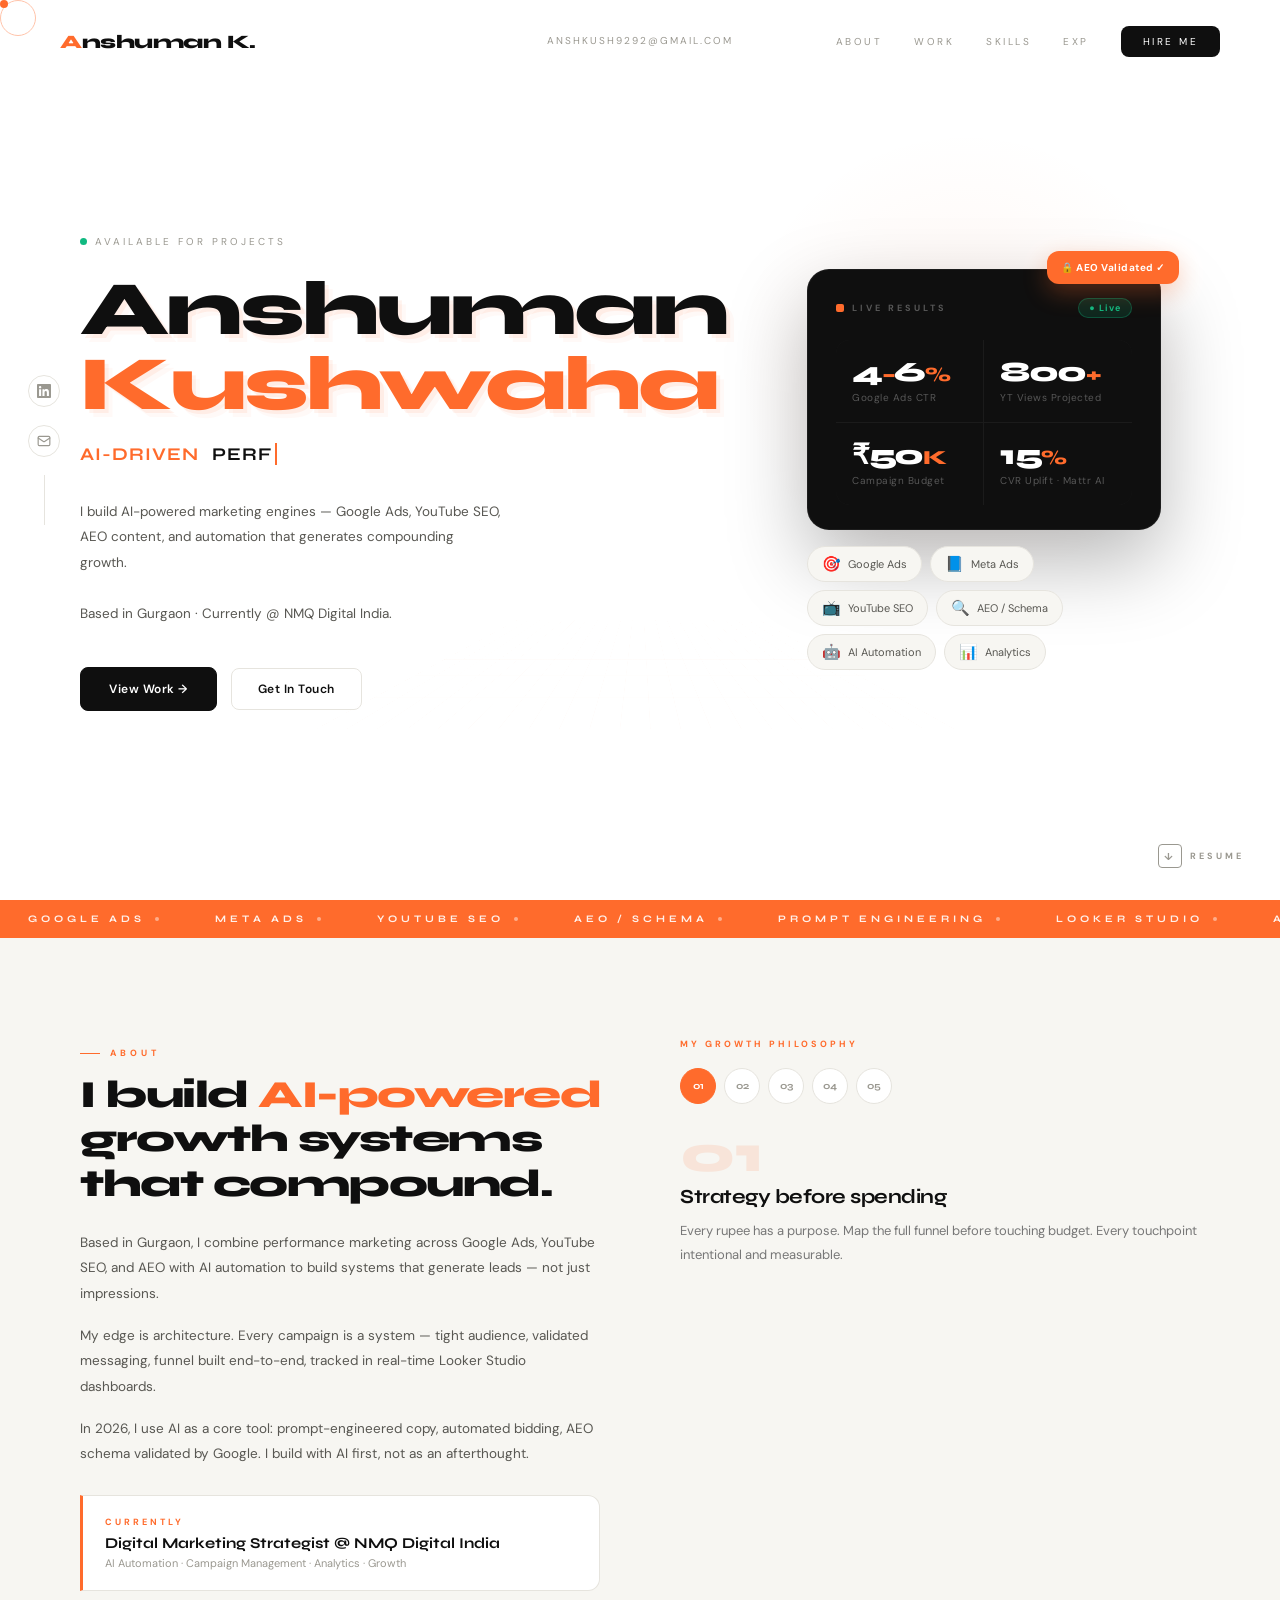
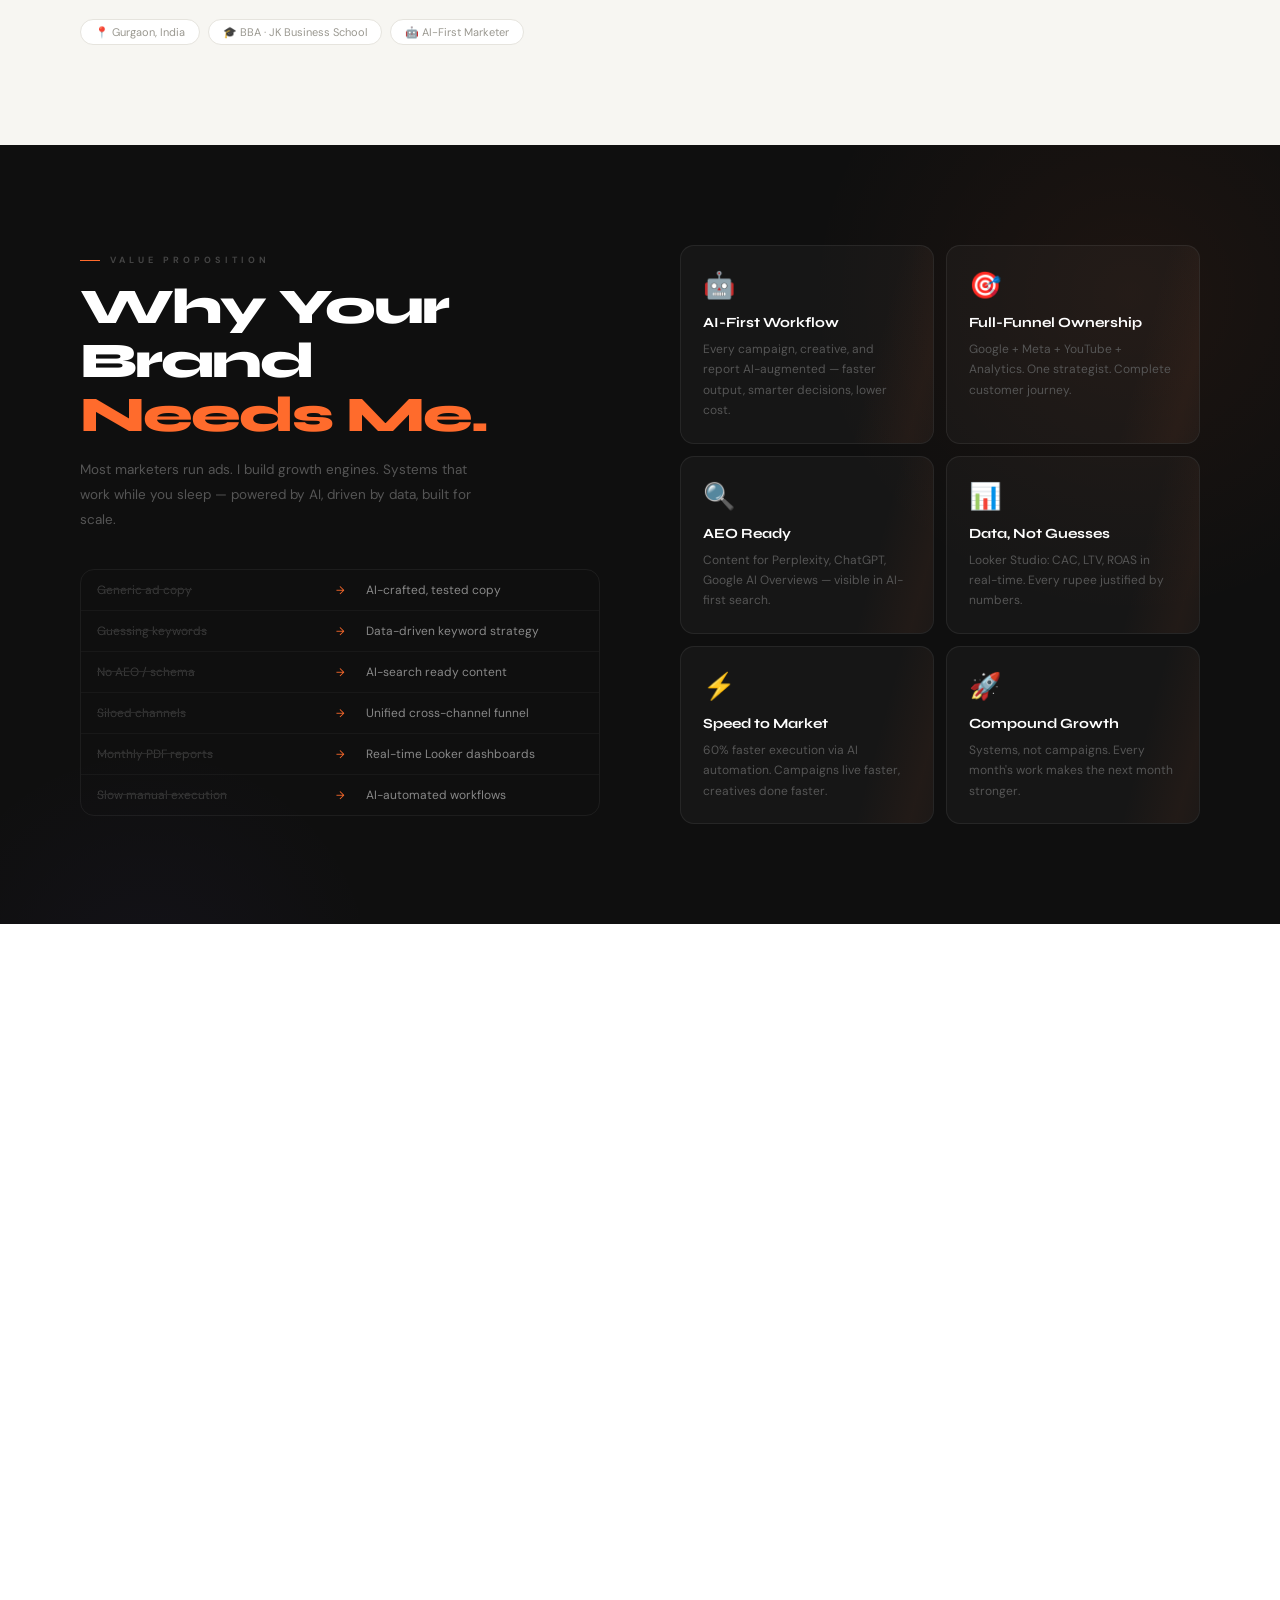
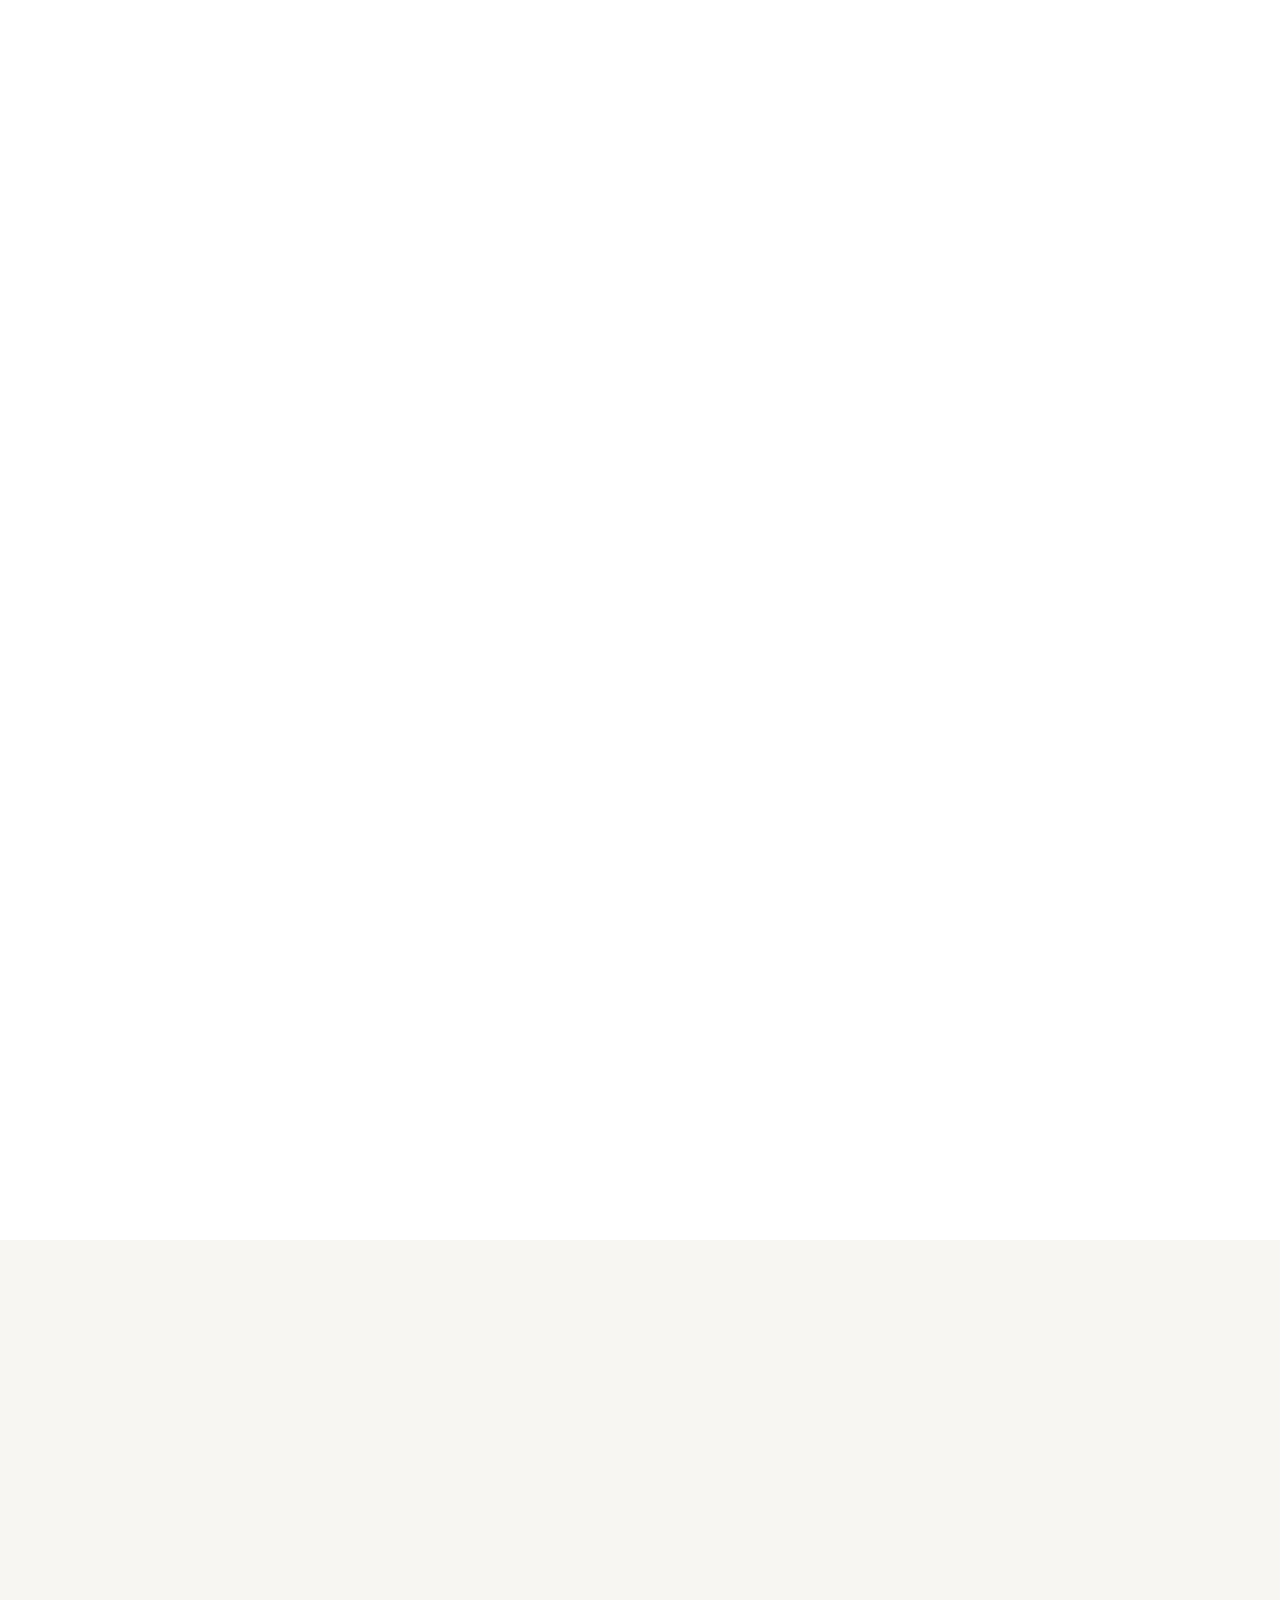
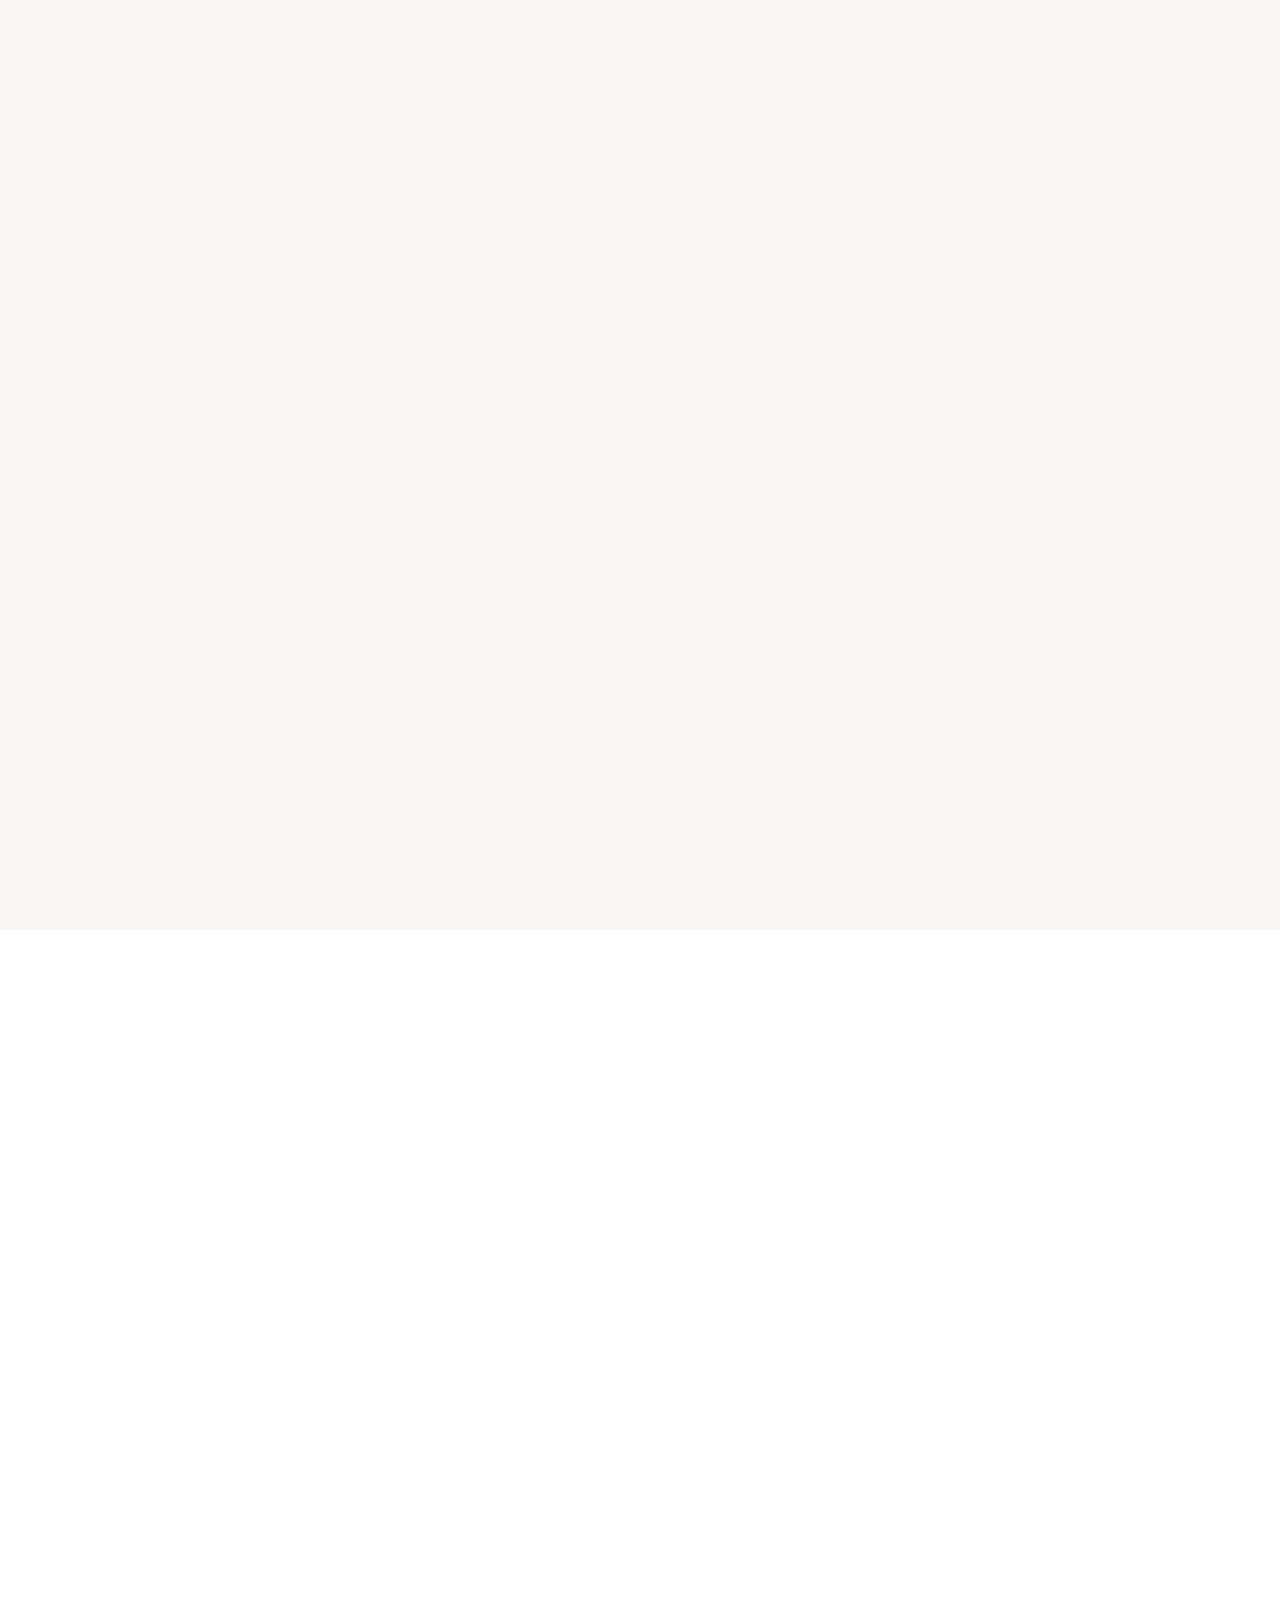
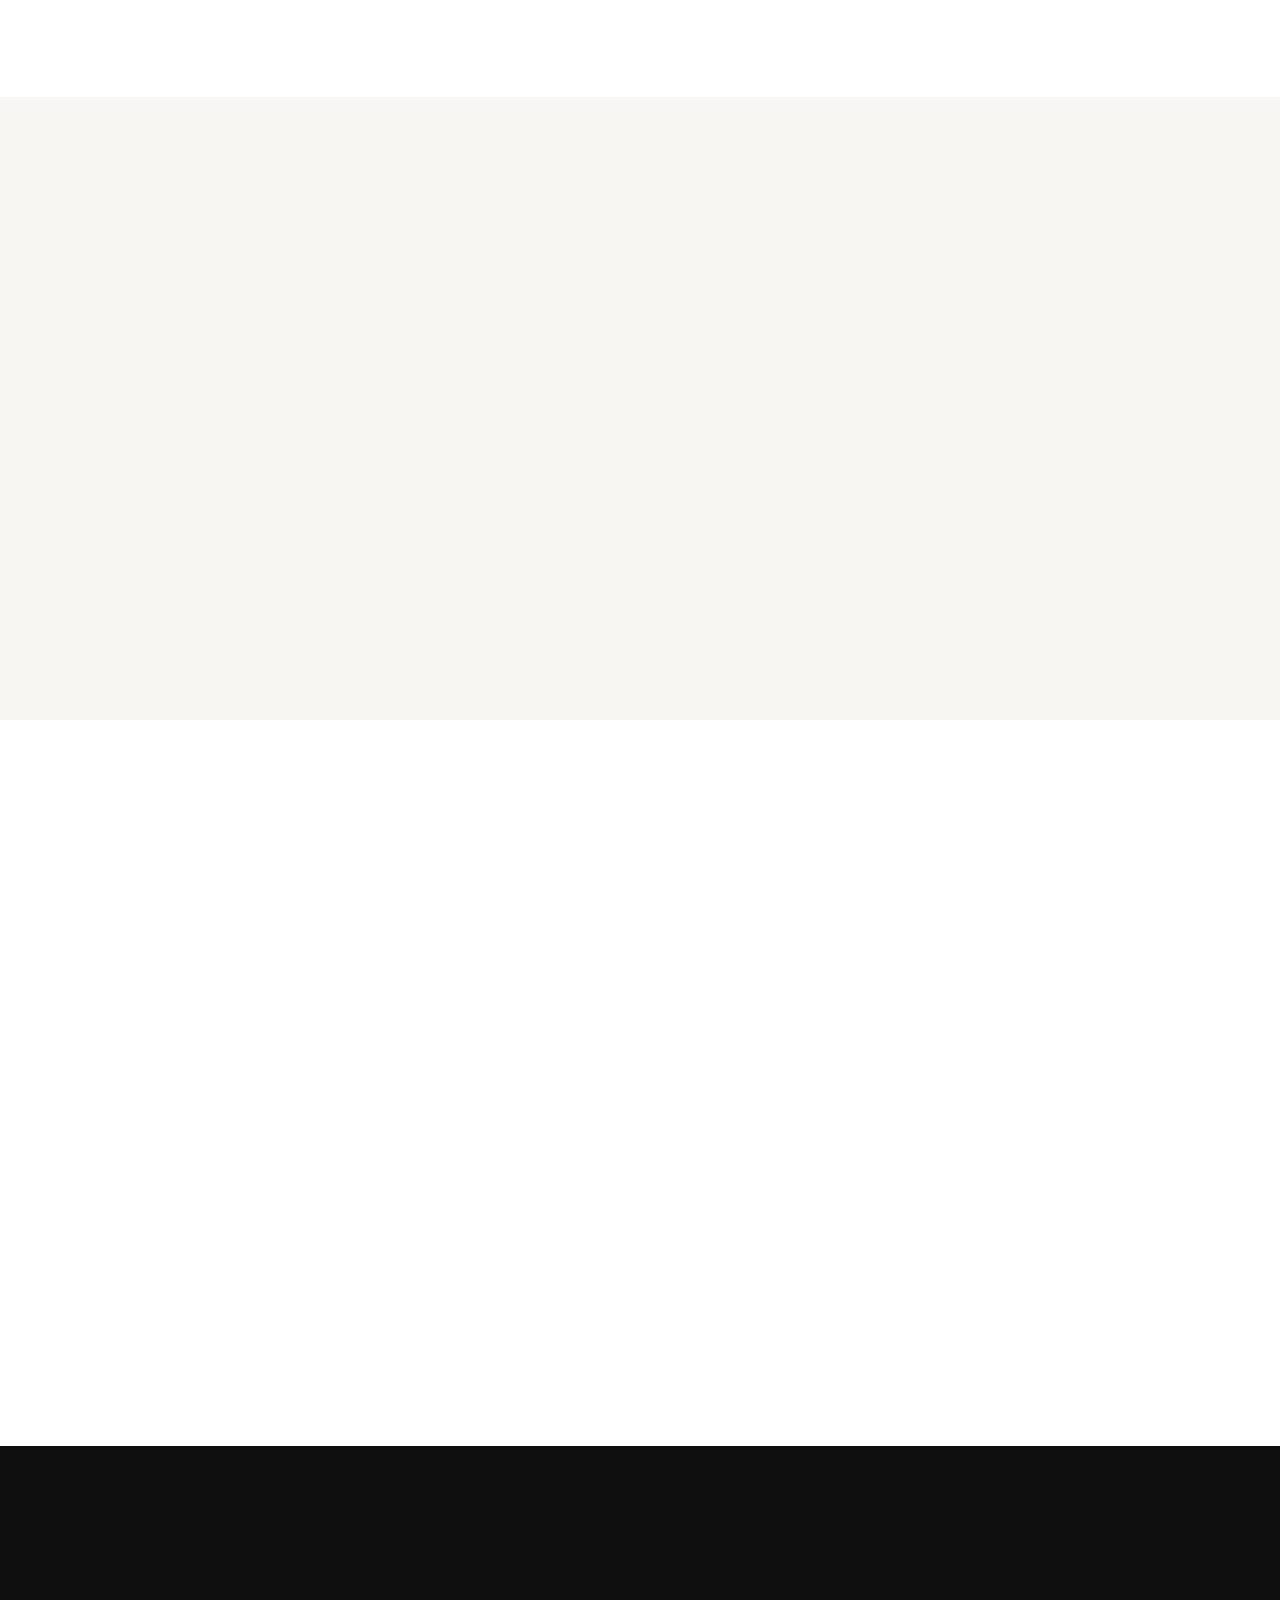
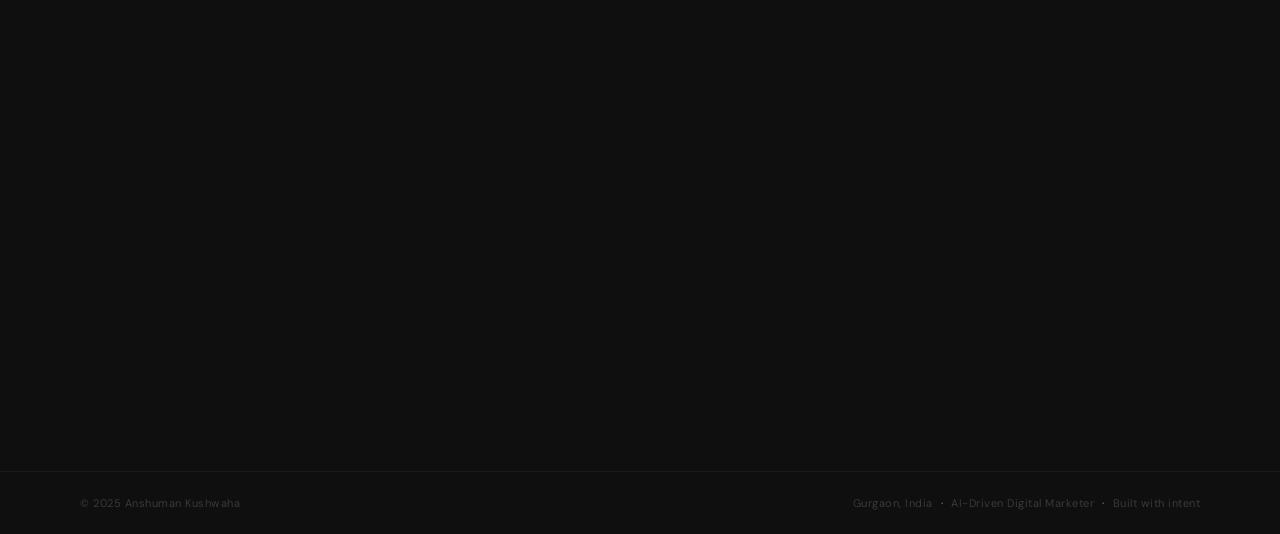
==== index.html @ 4249e12e "Optimize portfolio for performance and mobile responsiveness" ====
<!DOCTYPE html>
<html lang="en">
<head>
<meta charset="UTF-8">
<meta name="viewport" content="width=device-width, initial-scale=1">
<title>Anshuman Kushwaha | AI-Driven Digital Marketing Strategist — Gurgaon</title>
<meta name="description" content="I build AI-powered marketing engines — Google Ads, YouTube SEO, AEO content, and automation for measurable, compounding results. Based in Gurgaon, India.">
<link rel="canonical" href="https://anshumanportfolio-vert.vercel.app/">
<link rel="preconnect" href="https://fonts.googleapis.com">
<link rel="preconnect" href="https://fonts.gstatic.com" crossorigin>
<link href="https://fonts.googleapis.com/css2?family=Syne:wght@400;600;700;800&family=DM+Sans:ital,opsz,wght@0,9..40,300;0,9..40,400;0,9..40,500;0,9..40,600;1,9..40,400&display=swap" rel="stylesheet">
<script type="application/ld+json">
{"@context":"https://schema.org","@type":"Person","name":"Anshuman Kushwaha","jobTitle":"AI-Driven Digital Marketing Strategist","email":"anshkush9292@gmail.com","address":{"@type":"PostalAddress","addressLocality":"Gurgaon","addressCountry":"IN"},"sameAs":["https://linkedin.com/in/anshuman-kushwaha-31bb95237"],"knowsAbout":["Google Ads","Meta Ads","YouTube SEO","AEO","AI Automation","Analytics","Prompt Engineering","Looker Studio"]}
</script>
<script type="application/ld+json">
{"@context":"https://schema.org","@type":"FAQPage","mainEntity":[{"@type":"Question","name":"What is AEO and why does it matter?","acceptedAnswer":{"@type":"Answer","text":"AEO (Answer Engine Optimization) structures content for AI search engines like Perplexity, ChatGPT, and Google AI Overviews using schema markup so brands appear as direct answers."}},{"@type":"Question","name":"How does Anshuman use AI in marketing?","acceptedAnswer":{"@type":"Answer","text":"He uses AI for prompt-engineered ad copy, automated bidding via Google PMax and Meta Advantage+, and Looker Studio dashboards for real-time decision making."}},{"@type":"Question","name":"What results has Anshuman achieved?","acceptedAnswer":{"@type":"Answer","text":"4-6% CTR on Google Ads, 800+ projected YouTube views with 7%+ CTR, ₹50K multi-channel campaign with 15% CVR uplift, and validated AEO schema achieving Google Rich Results eligibility."}}]}
</script>
<style>
/* ============================================================
   RESET & ROOT
============================================================ */
*,*::before,*::after{box-sizing:border-box;margin:0;padding:0}
:root{
  --or:#FF6B2C; --or2:#ff8c54; --or-glow:rgba(255,107,44,.18);
  --dk:#0f0f0f; --wh:#ffffff;
  --bg:#f7f6f2; --bd:#e6e4de; --bm:#ededea;
  --tx:#585752; --mt:#9a9890;
  --light-or:#fff3ec;
  --depth1:rgba(0,0,0,.04); --depth2:rgba(0,0,0,.08);
}
html{scroll-behavior:smooth}
body{font-family:'DM Sans',sans-serif;color:var(--dk);background:var(--wh);overflow-x:hidden;-webkit-font-smoothing:antialiased}
a{text-decoration:none;color:inherit}
img{max-width:100%;display:block}
button{font-family:inherit;cursor:pointer}

/* ============================================================
   CURSOR
============================================================ */
#cur{position:fixed;width:8px;height:8px;border-radius:50%;background:var(--or);pointer-events:none;z-index:9999;will-change:transform;contain:strict}
#cur2{position:fixed;width:36px;height:36px;border-radius:50%;border:1.5px solid var(--or);pointer-events:none;z-index:9998;opacity:.4;will-change:transform;contain:strict;transition:width .25s,height .25s,opacity .25s}
#cur2.big{width:60px;height:60px;opacity:.14}
body{cursor:none}

/* ============================================================
   LOADER
============================================================ */
#loader{position:fixed;inset:0;background:var(--dk);z-index:9997;display:flex;flex-direction:column;align-items:center;justify-content:center;gap:20px;transition:opacity .8s ease,visibility .8s ease}
#loader.gone{opacity:0;visibility:hidden}
.ld-cube-wrap{position:relative;width:60px;height:60px;perspective:200px}
.ld-cube{
  width:60px;height:60px;position:relative;
  transform-style:preserve-3d;
  animation:ldSpin 2s linear infinite
}
@keyframes ldSpin{0%{transform:rotateX(0) rotateY(0)}100%{transform:rotateX(360deg) rotateY(360deg)}}
.ld-face{position:absolute;width:60px;height:60px;border:1.5px solid rgba(255,107,44,.5);background:rgba(255,107,44,.05)}
.f-front {transform:translateZ(30px)}
.f-back  {transform:translateZ(-30px) rotateY(180deg)}
.f-left  {transform:rotateY(-90deg) translateZ(30px)}
.f-right {transform:rotateY(90deg) translateZ(30px)}
.f-top   {transform:rotateX(90deg) translateZ(30px)}
.f-bot   {transform:rotateX(-90deg) translateZ(30px)}
.ld-name{font-family:'Syne',sans-serif;font-weight:800;font-size:22px;color:var(--wh);letter-spacing:-1px}
.ld-name span{color:var(--or)}
.ld-bar-wrap{width:120px;height:2px;background:rgba(255,255,255,.08);border-radius:2px;overflow:hidden}
.ld-bar{height:100%;background:var(--or);width:0;animation:ldBar 2s ease forwards}
@keyframes ldBar{to{width:100%}}

/* ============================================================
   NAV
============================================================ */
nav{position:fixed;top:0;left:0;right:0;z-index:500;display:flex;align-items:center;justify-content:space-between;padding:26px 60px;transition:background .35s,box-shadow .35s,padding .35s}
nav.sc{background:rgba(255,255,255,.94);backdrop-filter:blur(20px);-webkit-backdrop-filter:blur(20px);box-shadow:0 1px 0 var(--bd);padding:18px 60px}
.nav-logo{font-family:'Syne',sans-serif;font-weight:800;font-size:19px;letter-spacing:-.5px;color:var(--dk)}
.nav-logo em{font-style:normal;color:var(--or)}
.nav-center{position:absolute;left:50%;transform:translateX(-50%);font-size:10px;letter-spacing:2px;text-transform:uppercase;color:var(--mt);transition:color .2s;padding-bottom:2px;border-bottom:1px solid transparent}
.nav-center:hover{color:var(--or);border-color:var(--or)}
.nav-links{display:flex;align-items:center;gap:32px}
.nav-links a{font-size:10px;text-transform:uppercase;letter-spacing:2.5px;color:var(--mt);transition:color .2s;position:relative}
.nav-links a::after{content:'';position:absolute;bottom:-2px;left:0;width:0;height:1px;background:var(--or);transition:width .25s}
.nav-links a:hover{color:var(--dk)}
.nav-links a:hover::after{width:100%}
.nav-cta{background:var(--dk);color:var(--wh)!important;padding:9px 22px;border-radius:8px;font-size:10px;letter-spacing:2px;transition:background .2s,transform .15s!important}
.nav-cta:hover{background:var(--or)!important;transform:translateY(-2px)!important}
.nav-cta::after{display:none!important}
.nav-ham{display:none;flex-direction:column;gap:5px;cursor:pointer;padding:4px;background:none;border:none}
.nav-ham span{display:block;width:22px;height:1.5px;background:var(--dk);transition:.3s}

/* ============================================================
   MOB MENU
============================================================ */
.mob-menu{display:none;position:fixed;top:0;left:0;right:0;bottom:0;background:var(--wh);z-index:499;padding:100px 40px 40px;transform:translateX(100%);transition:transform .45s cubic-bezier(.77,0,.18,1)}
.mob-menu.open{transform:translateX(0)}
.mob-menu a{display:block;font-family:'Syne',sans-serif;font-weight:700;font-size:38px;color:var(--dk);padding:12px 0;border-bottom:1px solid var(--bd);transition:color .2s;letter-spacing:-1px}
.mob-menu a:hover{color:var(--or)}
.mob-close{position:absolute;top:26px;right:28px;background:none;border:none;font-size:28px;cursor:pointer;color:var(--dk)}

/* ============================================================
   SOCIAL BAR
============================================================ */
.social-bar{position:fixed;left:28px;top:50%;transform:translateY(-50%);display:flex;flex-direction:column;align-items:center;gap:18px;z-index:300}
.social-bar a{width:32px;height:32px;border-radius:50%;border:1px solid var(--bd);background:var(--wh);display:flex;align-items:center;justify-content:center;font-size:13px;color:var(--mt);transition:border-color .2s,color .2s,transform .2s}
.social-bar a:hover{border-color:var(--or);color:var(--or);transform:translateY(-2px)}
.social-line{width:1px;height:50px;background:var(--bd)}
.resume-btn{position:fixed;bottom:32px;right:36px;z-index:300;display:flex;align-items:center;gap:8px;font-size:9px;text-transform:uppercase;letter-spacing:3px;font-weight:700;color:var(--mt);transition:color .2s}
.resume-btn:hover{color:var(--or)}
.rb-icon{width:24px;height:24px;border:1px solid currentColor;border-radius:4px;display:flex;align-items:center;justify-content:center;font-size:10px}

/* ============================================================
   SCROLL REVEAL — Directional slide-in system
============================================================ */
/* Slide UP (default) */
.reveal{
  opacity:0;
  transform:translateY(44px);
  transition:opacity .75s cubic-bezier(.16,1,.3,1), transform .75s cubic-bezier(.16,1,.3,1)
}
.reveal.vis{opacity:1;transform:translateY(0);will-change:auto}
section{content-visibility:auto;contain-intrinsic-size:1px 500px}
#hero{content-visibility:visible}

/* Slide from LEFT */
.reveal-left{
  opacity:0;
  transform:translateX(-50px);
  transition:opacity .8s cubic-bezier(.16,1,.3,1), transform .8s cubic-bezier(.16,1,.3,1)
}
.reveal-left.vis{opacity:1;transform:translateX(0);will-change:auto}

/* Slide from RIGHT */
.reveal-right{
  opacity:0;
  transform:translateX(50px);
  transition:opacity .8s cubic-bezier(.16,1,.3,1), transform .8s cubic-bezier(.16,1,.3,1)
}
.reveal-right.vis{opacity:1;transform:translateX(0);will-change:auto}

/* Scale + fade */
.reveal-scale{
  opacity:0;
  transform:scale(.92) translateY(20px);
  transition:opacity .85s cubic-bezier(.16,1,.3,1), transform .85s cubic-bezier(.16,1,.3,1)
}
.reveal-scale.vis{opacity:1;transform:scale(1) translateY(0);will-change:auto}

/* Clip reveal */
.reveal-clip{overflow:hidden;display:block}
.reveal-clip .clip-inner{display:block;transform:translateY(100%);transition:transform .9s cubic-bezier(.16,1,.3,1)}
.reveal-clip.vis .clip-inner{transform:translateY(0)}

/* Stagger helpers */
.d1{transition-delay:.08s!important}
.d2{transition-delay:.16s!important}
.d3{transition-delay:.24s!important}
.d4{transition-delay:.32s!important}
.d5{transition-delay:.40s!important}
.d6{transition-delay:.48s!important}

/* 3D TILT — will-change applied only on hover via JS */

/* ============================================================
   SECTION SHARED
============================================================ */
.sec-label{display:inline-flex;align-items:center;gap:10px;font-size:9px;text-transform:uppercase;letter-spacing:4px;font-weight:700;color:var(--or);margin-bottom:14px}
.sec-label::before{content:'';width:20px;height:1.5px;background:var(--or)}
section{padding:100px 80px}
.inner{max-width:1200px;margin:0 auto}
.sh{font-family:'Syne',sans-serif;font-weight:800;font-size:clamp(30px,4.5vw,54px);letter-spacing:-2px;line-height:1.05;color:var(--dk)}

/* Optimization: Reduce heavy shadows and filters on complex elements */
@media(max-width:768px){
  .stats-3d-card, .why-card, .proj-card, .ais-card, .tech-card { box-shadow: 0 10px 30px rgba(0,0,0,.1)!important; }
  .hero-glow, .why-glow, .why-glow2, .contact-glow { display:none; }
}

/* ============================================================
   HERO — 3D SCENE
============================================================ */
#hero{
  min-height:100vh;display:flex;flex-direction:column;
  justify-content:center;padding:120px 80px 80px;
  position:relative;overflow:hidden;
  background:var(--wh)
}
/* 3D floating grid background */
.hero-grid-bg{
  position:absolute;inset:0;pointer-events:none;
  background-image:
    linear-gradient(rgba(255,107,44,.04) 1px,transparent 1px),
    linear-gradient(90deg,rgba(255,107,44,.04) 1px,transparent 1px);
  background-size:60px 60px;
  transform:perspective(600px) rotateX(60deg) scaleY(2.5) translateY(-30%);
  transform-origin:bottom center;
  opacity:.6
}
.hero-glow{position:absolute;top:40%;right:5%;width:500px;height:500px;border-radius:50%;background:radial-gradient(circle,rgba(255,107,44,.06) 0%,transparent 65%);pointer-events:none;transform:translateY(-50%)}
@keyframes heroGlowPulse{0%,100%{opacity:.7;transform:translateY(-50%) scale(1)}50%{opacity:1;transform:translateY(-52%) scale(1.05)}}

.hero-content{max-width:1200px;margin:0 auto;width:100%;display:grid;grid-template-columns:1.1fr .9fr;gap:80px;align-items:center;position:relative;z-index:2}
.hero-eyebrow{display:inline-flex;align-items:center;gap:8px;font-size:10px;letter-spacing:3px;text-transform:uppercase;color:var(--mt);margin-bottom:24px}
.avail-dot{width:7px;height:7px;border-radius:50%;background:#10B981;animation:availPulse 2s ease-in-out infinite}
@keyframes availPulse{0%,100%{box-shadow:0 0 0 0 rgba(16,185,129,.5)}50%{box-shadow:0 0 0 7px rgba(16,185,129,0)}}

/* 3D Name */
.hero-name{
  font-family:'Syne',sans-serif;font-weight:800;
  font-size:clamp(40px,6vw,80px);
  letter-spacing:-3px;line-height:.98;color:var(--dk);
  margin-bottom:14px;
  text-shadow:4px 4px 0 rgba(255,107,44,.08),8px 8px 0 rgba(255,107,44,.04)
}
.hero-name .or{color:var(--or)}
.hero-role-wrap{height:34px;overflow:hidden;margin-bottom:28px;display:flex;align-items:center;gap:8px}
.hero-role-pre{font-family:'Syne',sans-serif;font-weight:700;font-size:clamp(13px,1.4vw,18px);color:var(--or);text-transform:uppercase;letter-spacing:1px;white-space:nowrap}
.hero-role-dyn{font-family:'Syne',sans-serif;font-weight:700;font-size:clamp(13px,1.4vw,18px);color:var(--dk);text-transform:uppercase;letter-spacing:1px;white-space:nowrap;border-right:2px solid var(--or);padding-right:3px;animation:blinkCursor .9s step-end infinite}
@keyframes blinkCursor{50%{border-color:transparent}}
.hero-sub{font-size:13.5px;line-height:1.9;color:var(--tx);max-width:420px;margin-bottom:40px}
.hero-btns{display:flex;gap:14px;flex-wrap:wrap;align-items:center}
.btn-primary{display:inline-flex;align-items:center;gap:8px;background:var(--dk);color:var(--wh);padding:13px 28px;border-radius:8px;font-size:12px;font-weight:600;letter-spacing:.5px;border:1.5px solid var(--dk);transition:background .2s,border-color .2s;position:relative;overflow:hidden}
.btn-primary::before{content:'';position:absolute;inset:0;background:var(--or);transform:translateX(-101%);transition:transform .3s ease}
.btn-primary:hover::before{transform:translateX(0)}
.btn-primary span{position:relative;z-index:1}
.btn-outline{display:inline-flex;align-items:center;gap:8px;background:transparent;color:var(--dk);padding:12px 26px;border-radius:8px;font-size:12px;font-weight:600;letter-spacing:.5px;border:1.5px solid var(--bd);transition:border-color .2s,background .2s}
.btn-outline:hover{border-color:var(--dk);background:var(--bg)}

/* ======= HERO RIGHT — 3D FLOATING SCENE ======= */
.hero-right-3d{
  position:relative;display:flex;flex-direction:column;gap:16px;
  perspective:1000px
}
/* Main stats card — 3D tiltable */
.stats-3d-card{
  background:var(--dk);border-radius:22px;padding:28px 28px 24px;
  border:1px solid rgba(255,255,255,.06);
  box-shadow:0 32px 80px rgba(0,0,0,.28),0 0 0 1px rgba(255,255,255,.04);
  cursor:pointer;
  transition:box-shadow .3s
}
.stats-3d-card:hover{box-shadow:0 48px 100px rgba(0,0,0,.35),0 0 40px rgba(255,107,44,.1)}
.sc-header{display:flex;align-items:center;gap:8px;margin-bottom:22px}
.sc-dot{width:8px;height:8px;border-radius:2px;background:var(--or);animation:spinSq 4s linear infinite}
@keyframes spinSq{to{transform:rotate(360deg)}}
.sc-label{font-size:9px;text-transform:uppercase;letter-spacing:3px;color:rgba(255,255,255,.3);font-weight:700}
.sc-badge{margin-left:auto;font-size:9px;background:rgba(16,185,129,.15);color:#10B981;border:1px solid rgba(16,185,129,.3);padding:3px 10px;border-radius:100px;font-weight:700;letter-spacing:1px}
.sc-grid{display:grid;grid-template-columns:1fr 1fr;gap:1px;background:rgba(255,255,255,.05);border-radius:14px;overflow:hidden}
.sc-item{background:var(--dk);padding:18px 16px;transition:background .2s}
.sc-item:hover{background:#1c1c1c}
.sc-num{font-family:'Syne',sans-serif;font-weight:800;font-size:28px;color:var(--wh);letter-spacing:-1.5px;line-height:1}
.sc-num em{font-style:normal;color:var(--or);font-size:20px}
.sc-desc{font-size:10px;color:rgba(255,255,255,.3);margin-top:5px;letter-spacing:.5px}
/* 3D floating badge */
.float-badge{
  position:absolute;top:-18px;right:-18px;z-index:10;
  background:var(--or);color:var(--wh);
  border-radius:12px;padding:10px 14px;
  font-size:10px;font-weight:700;letter-spacing:.5px;
  box-shadow:0 8px 24px rgba(255,107,44,.3);
  animation:floatBadge 4s ease-in-out infinite;
  white-space:nowrap
}
@keyframes floatBadge{0%,100%{transform:translateY(0) rotate(-2deg)}50%{transform:translateY(-8px) rotate(1deg)}}
/* Channel pills row */
.ch-pills{display:flex;flex-wrap:wrap;gap:8px}
.ch-pill{display:flex;align-items:center;gap:7px;background:var(--bg);border:1px solid var(--bd);border-radius:100px;padding:7px 14px;font-size:11px;color:var(--tx);transition:border-color .2s,color .2s,transform .25s,box-shadow .25s}
.ch-pill:hover{border-color:var(--or);color:var(--or);transform:translateY(-3px);box-shadow:0 8px 20px rgba(255,107,44,.12)}
.ch-icon{font-size:15px}

/* ============================================================
   MARQUEE
============================================================ */
.marquee-section{background:var(--or);padding:13px 0;overflow:hidden}
.marq-track{display:flex;white-space:nowrap;animation:marqScroll 30s linear infinite}
.marq-track:hover{animation-play-state:paused}
@keyframes marqScroll{0%{transform:translateX(0)}100%{transform:translateX(-50%)}}
.marq-item{font-family:'Syne',sans-serif;font-weight:700;font-size:10px;text-transform:uppercase;letter-spacing:4px;color:rgba(255,255,255,.9);padding:0 28px;display:inline-flex;align-items:center;gap:10px}
.marq-sep{width:4px;height:4px;border-radius:50%;background:rgba(255,255,255,.45)}

/* ============================================================
   ABOUT
============================================================ */
#about{background:var(--bg)}
.about-grid{display:grid;grid-template-columns:1fr 1fr;gap:80px;align-items:start;max-width:1200px;margin:0 auto}
.about-headline{font-family:'Syne',sans-serif;font-weight:800;font-size:clamp(22px,3vw,40px);letter-spacing:-1.5px;line-height:1.15;margin-bottom:24px;color:var(--dk)}
.about-headline span{color:var(--or)}
.about-p{font-size:13.5px;line-height:1.9;color:var(--tx);margin-bottom:16px}
.current-box{background:var(--wh);border:1px solid var(--bd);border-left:3px solid var(--or);border-radius:0 12px 12px 0;padding:20px 22px;margin:28px 0;transition:transform .3s,box-shadow .3s}
.current-box:hover{transform:translateY(-3px);box-shadow:0 12px 32px rgba(0,0,0,.06)}
.cb-label{font-size:9px;text-transform:uppercase;letter-spacing:3px;color:var(--or);font-weight:700;margin-bottom:6px}
.cb-title{font-family:'Syne',sans-serif;font-weight:700;font-size:15px;color:var(--dk);margin-bottom:4px}
.cb-sub{font-size:11px;color:var(--mt)}
.about-tags{display:flex;flex-wrap:wrap;gap:8px;margin-top:24px}
.atag{font-size:11px;background:var(--wh);border:1px solid var(--bd);border-radius:100px;padding:5px 14px;color:var(--mt)}
/* Philosophy */
.phil-label{font-size:9px;text-transform:uppercase;letter-spacing:3px;font-weight:700;color:var(--or);margin-bottom:18px}
.phil-nav{display:flex;gap:8px;margin-bottom:24px;flex-wrap:wrap}
.phil-btn{width:36px;height:36px;border-radius:50%;border:1px solid var(--bd);background:var(--wh);color:var(--mt);font-family:'Syne',sans-serif;font-weight:700;font-size:10px;cursor:pointer;transition:background .2s,border-color .2s,color .2s,transform .2s}
.phil-btn:hover{transform:scale(1.1)}
.phil-btn.on{background:var(--or);border-color:var(--or);color:var(--wh)}
.phil-slide{display:none;animation:fadeUp .4s ease}
.phil-slide.on{display:block}
@keyframes fadeUp{from{opacity:0;transform:translateY(10px)}to{opacity:1;transform:translateY(0)}}
.phil-num{font-family:'Syne',sans-serif;font-weight:800;font-size:52px;color:var(--or);opacity:.12;line-height:1;margin-bottom:4px}
.phil-title{font-family:'Syne',sans-serif;font-weight:700;font-size:20px;color:var(--dk);margin-bottom:10px;letter-spacing:-.5px}
.phil-text{font-size:13px;line-height:1.85;color:#777}

/* ============================================================
   WHY ME — DARK + 3D CARDS
============================================================ */
#why{background:var(--dk);padding:100px 80px;overflow:hidden;position:relative}
.why-glow{position:absolute;top:-200px;right:-200px;width:700px;height:700px;border-radius:50%;background:radial-gradient(circle,rgba(255,107,44,.06) 0%,transparent 65%);pointer-events:none}
.why-glow2{position:absolute;bottom:-300px;left:-100px;width:500px;height:500px;border-radius:50%;background:radial-gradient(circle,rgba(123,94,248,.04) 0%,transparent 65%);pointer-events:none}
.why-inner{max-width:1200px;margin:0 auto}
.why-grid{display:grid;grid-template-columns:1fr 1fr;gap:80px;align-items:start}
.why-headline{font-family:'Syne',sans-serif;font-weight:800;font-size:clamp(28px,4vw,50px);letter-spacing:-2px;line-height:1.08;color:var(--wh);margin-bottom:16px}
.why-headline span{color:var(--or)}
.why-sub{font-size:13.5px;line-height:1.85;color:#555;margin-bottom:36px;max-width:420px}
.comp-tbl{border:1px solid rgba(255,255,255,.06);border-radius:14px;overflow:hidden}
.comp-row{display:grid;grid-template-columns:1fr 20px 1fr;align-items:center;border-bottom:1px solid rgba(255,255,255,.04);transition:background .2s}
.comp-row:last-child{border-bottom:none}
.comp-row:hover{background:rgba(255,255,255,.03)}
.comp-bad,.comp-good{padding:12px 16px;font-size:12px}
.comp-bad{color:#3a3a3a;text-decoration:line-through;text-decoration-color:#2a2a2a}
.comp-arr{color:var(--or);font-size:11px;text-align:center}
.comp-good{color:#888}
/* 3D Why cards — optimized glow effect (no conic-gradient @property) */
.why-cards{display:grid;grid-template-columns:1fr 1fr;gap:12px}
.why-card{
  background:rgba(255,255,255,.03);
  border:1px solid rgba(255,255,255,.07);
  border-radius:14px;padding:22px;
  position:relative;overflow:hidden;
  transition:opacity .7s cubic-bezier(.16,1,.3,1),transform .7s cubic-bezier(.16,1,.3,1),border-color .3s,box-shadow .3s;
  cursor:default
}
/* Simple glowing border on hover — uses box-shadow, GPU-friendly */
.why-card:hover{
  border-color:rgba(255,107,44,.35);
  box-shadow:0 0 0 1px rgba(255,107,44,.15), 0 20px 50px rgba(0,0,0,.35), 0 0 24px rgba(255,107,44,.08) inset;
}
/* Shimmer — CSS only, no JS DOM creation */
.why-card .shimmer{
  position:absolute;top:0;left:0;width:100%;height:100%;
  background:linear-gradient(105deg,transparent 40%,rgba(255,107,44,.05) 50%,transparent 60%);
  background-size:200% 100%;
  background-position:200% 0;
  pointer-events:none;z-index:1;
  transition:background-position .0s
}
.why-card:hover .shimmer{
  background-position:-200% 0;
  transition:background-position .65s ease
}
/* All content above shimmer */
.why-card>*:not(.shimmer){position:relative;z-index:2}
.wc-icon{
  font-size:26px;margin-bottom:12px;display:block;
  transition:transform .35s cubic-bezier(.34,1.56,.64,1)
}
.why-card:hover .wc-icon{transform:translateY(-4px) scale(1.15)}
.wc-title{
  font-family:'Syne',sans-serif;font-weight:700;font-size:14px;
  color:var(--wh);margin-bottom:8px;transition:color .25s
}
.why-card:hover .wc-title{color:var(--or)}
.wc-text{font-size:12px;line-height:1.7;color:#555}
/* Staggered entrance */
.why-card{opacity:0;transform:translateY(36px) scale(.96)}
.why-card.vis{opacity:1;transform:translateY(0) scale(1)}

/* ============================================================
   WORK / CASE STUDIES — 3D CARDS
============================================================ */
#work{background:var(--wh)}
.work-inner{max-width:1200px;margin:0 auto}
.work-note{font-size:12px;color:var(--mt);border:1px solid var(--bd);border-radius:8px;padding:10px 16px;display:inline-flex;align-items:center;gap:8px;margin-bottom:56px}
.work-note::before{content:'🔒';font-size:12px}
/* 3D Proj card - simplified */
.proj-card{
  display:grid;grid-template-columns:1fr 1fr;gap:0;
  border:1px solid var(--bd);border-radius:18px;overflow:hidden;
  margin-bottom:20px;
  transition:border-color .3s,box-shadow .3s
}
.proj-card:hover{
  border-color:rgba(255,107,44,.3);
  box-shadow:0 20px 56px rgba(255,107,44,.09),0 0 0 1px rgba(255,107,44,.08)
}
.pc-left{padding:40px 44px;display:flex;flex-direction:column;justify-content:space-between}
.pc-num{font-family:'Syne',sans-serif;font-weight:800;font-size:64px;color:var(--bd);letter-spacing:-4px;line-height:1;margin-bottom:20px;transition:color .3s}
.proj-card:hover .pc-num{color:rgba(255,107,44,.2)}
.pc-tags{display:flex;flex-wrap:wrap;gap:7px;margin-bottom:18px}
.pc-tag{font-size:10px;text-transform:uppercase;letter-spacing:2px;font-weight:700;padding:4px 12px;border-radius:100px;background:var(--light-or);color:var(--or)}
.pc-tag.gr{background:var(--bg);color:var(--mt)}
.pc-title{font-family:'Syne',sans-serif;font-weight:800;font-size:clamp(17px,2vw,24px);letter-spacing:-.5px;color:var(--dk);margin-bottom:10px;line-height:1.2}
.pc-client{font-size:11px;color:var(--mt);margin-bottom:18px;letter-spacing:.5px}
.pc-desc{font-size:13px;line-height:1.8;color:var(--tx);margin-bottom:26px}
.pc-metrics{display:flex;gap:26px;flex-wrap:wrap;margin-bottom:26px}
.pm-val{font-family:'Syne',sans-serif;font-weight:800;font-size:24px;color:var(--or);letter-spacing:-1px}
.pm-label{font-size:9px;text-transform:uppercase;letter-spacing:2px;color:var(--mt);margin-top:3px}
.pc-expand-btn{display:inline-flex;align-items:center;gap:8px;font-size:11px;text-transform:uppercase;letter-spacing:2px;font-weight:700;color:var(--mt);background:none;border:none;cursor:pointer;padding:0;transition:color .2s}
.pc-expand-btn:hover{color:var(--or)}
.pc-detail{max-height:0;overflow:hidden;transition:max-height .4s ease}
.pc-detail.open{max-height:500px}
.pc-detail-in{padding-top:16px;border-top:1px solid var(--bd);margin-top:16px}
.pc-detail-in ul{list-style:none;display:flex;flex-direction:column;gap:8px}
.pc-detail-in li{font-size:12.5px;line-height:1.7;color:var(--tx);padding-left:18px;position:relative}
.pc-detail-in li::before{content:'→';position:absolute;left:0;color:var(--or);font-size:11px;top:1px}
.pc-right{background:var(--bg);padding:40px;border-left:1px solid var(--bd);display:flex;flex-direction:column;justify-content:space-between;gap:24px}
.pc-rl{font-size:9px;text-transform:uppercase;letter-spacing:3px;color:var(--mt);margin-bottom:14px}
.pc-tools{display:flex;flex-wrap:wrap;gap:8px}
.pc-tool{background:var(--wh);border:1px solid var(--bd);border-radius:8px;padding:8px 12px;font-size:11px;color:var(--tx);transition:border-color .2s,transform .2s}
.pc-tool:hover{border-color:var(--or);transform:translateY(-2px)}
.pc-insight{background:var(--wh);border:1px solid var(--bd);border-left:3px solid var(--or);border-radius:0 12px 12px 0;padding:16px 18px;margin-top:auto;transition:box-shadow .2s}
.proj-card:hover .pc-insight{box-shadow:0 6px 20px rgba(0,0,0,.06)}
.pci-label{font-size:9px;text-transform:uppercase;letter-spacing:3px;color:var(--or);font-weight:700;margin-bottom:6px}
.pci-text{font-size:12px;line-height:1.7;color:var(--tx)}

/* ============================================================
   SKILLS — 3D ORBITAL SYSTEM
============================================================ */
#skills{background:var(--bg)}
.skills-inner{max-width:1200px;margin:0 auto}
.bubble-arena{
  position:relative;width:100%;height:440px;
  background:#0d0d0d;border-radius:22px;
  overflow:hidden;margin:40px 0;border:1px solid rgba(255,107,44,.12);
  contain:strict
}
/* Star field bg */
.bubble-arena::before{
  content:'';position:absolute;inset:0;
  background-image:
    radial-gradient(1px 1px at 15% 20%,rgba(255,255,255,.35) 0%,transparent 100%),
    radial-gradient(1px 1px at 45% 12%,rgba(255,255,255,.25) 0%,transparent 100%),
    radial-gradient(1px 1px at 72% 30%,rgba(255,255,255,.3) 0%,transparent 100%),
    radial-gradient(1px 1px at 88% 65%,rgba(255,255,255,.2) 0%,transparent 100%),
    radial-gradient(1px 1px at 30% 75%,rgba(255,255,255,.28) 0%,transparent 100%),
    radial-gradient(1px 1px at 60% 85%,rgba(255,255,255,.22) 0%,transparent 100%),
    radial-gradient(1px 1px at 8%  50%,rgba(255,255,255,.18) 0%,transparent 100%),
    radial-gradient(1px 1px at 92% 20%,rgba(255,255,255,.2) 0%,transparent 100%);
  pointer-events:none;z-index:0
}
/* Canvas overlay for orbital rings */
#arena-canvas{position:absolute;inset:0;z-index:1;pointer-events:none}
/* Center hub */
.arena-hub{
  position:absolute;top:50%;left:50%;z-index:6;
  transform:translate(-50%,-50%);
  width:52px;height:52px;border-radius:50%;
  background:var(--or);
  display:flex;align-items:center;justify-content:center;
  font-size:22px;cursor:default;
  box-shadow:0 0 0 8px rgba(255,107,44,.1),0 0 32px rgba(255,107,44,.4);
  animation:hubPulse 3s ease-in-out infinite
}
@keyframes hubPulse{0%,100%{opacity:1}50%{opacity:.8}}
/* Arena hint text */
.arena-hint{
  position:absolute;bottom:14px;right:18px;z-index:8;
  font-size:9px;letter-spacing:2px;text-transform:uppercase;
  color:rgba(255,255,255,.2);pointer-events:none
}
/* Skill nodes */
.skill-node{
  position:absolute;display:flex;flex-direction:column;
  align-items:center;gap:5px;z-index:5;
  transform:translate(-50%,-50%);
  pointer-events:auto;cursor:pointer;
  transition:opacity .35s
}
.skill-node.dimmed{opacity:.25}
.skill-node.active{opacity:1!important;z-index:10}
.sn-icon{
  width:44px;height:44px;border-radius:12px;
  background:rgba(30,30,30,.9);
  border:1px solid rgba(255,255,255,.12);
  display:flex;align-items:center;justify-content:center;
  font-size:20px;
  box-shadow:0 4px 16px rgba(0,0,0,.4);
  transition:transform .35s cubic-bezier(.34,1.56,.64,1),border-color .25s,box-shadow .35s,background .25s
}
.skill-node.active .sn-icon{
  transform:scale(1.35) translateY(-6px);
  border-color:var(--or);
  background:rgba(255,107,44,.15);
  box-shadow:0 0 0 3px rgba(255,107,44,.2),0 12px 32px rgba(255,107,44,.35)
}
.sn-label{
  font-size:9.5px;font-weight:600;
  color:rgba(255,255,255,.55);white-space:nowrap;
  transition:color .25s,transform .35s
}
.skill-node.active .sn-label{color:var(--or);transform:translateY(4px)}
/* Tooltip */
#sk-tip{
  position:fixed;background:#1a1a1a;color:var(--wh);
  border-radius:14px;padding:14px 18px;
  font-size:11px;pointer-events:none;z-index:9999;
  opacity:0;transition:opacity .2s;min-width:180px;
  box-shadow:0 20px 48px rgba(0,0,0,.5);
  border:1px solid rgba(255,107,44,.2)
}
#sk-tip.show{opacity:1}
.skt-head{display:flex;align-items:center;gap:8px;margin-bottom:10px;padding-bottom:10px;border-bottom:1px solid rgba(255,255,255,.07)}
.skt-emoji{font-size:20px}
.skt-name{font-family:'Syne',sans-serif;font-weight:700;font-size:13px;color:var(--wh)}
.skt-row{display:flex;justify-content:space-between;gap:20px;padding:4px 0;border-bottom:1px solid rgba(255,255,255,.05)}
.skt-row:last-child{border-bottom:none}
.skt-k{color:rgba(255,255,255,.3);font-size:10px}
.skt-v{color:var(--or);font-size:10px;font-weight:700}
/* AI Stack */
.ai-stack{display:grid;grid-template-columns:repeat(3,1fr);gap:14px;margin-bottom:40px}
.ais-card{background:var(--wh);border:1px solid var(--bd);border-radius:16px;padding:24px;transition:box-shadow .3s,border-color .3s,transform .3s;cursor:default}
.ais-card:hover{border-color:rgba(255,107,44,.3);box-shadow:0 16px 48px rgba(0,0,0,.07);transform:translateY(-4px)}
.ais-icon{font-size:30px;margin-bottom:12px;display:block;transition:transform .3s}
.ais-card:hover .ais-icon{transform:scale(1.12) translateY(-2px)}
.ais-title{font-family:'Syne',sans-serif;font-weight:700;font-size:15px;color:var(--dk);margin-bottom:8px}
.ais-text{font-size:12.5px;line-height:1.7;color:var(--tx);margin-bottom:14px}
.ais-tags{display:flex;flex-wrap:wrap;gap:6px}
.ais-tag{font-size:10px;background:var(--light-or);color:var(--or);padding:3px 10px;border-radius:100px;font-weight:600}
/* Tech grid */
.tech-grid{display:grid;grid-template-columns:repeat(6,1fr);gap:10px}
.tech-card{background:var(--wh);border:1px solid var(--bd);border-radius:13px;padding:18px 12px;text-align:center;transition:border-color .25s,box-shadow .25s,transform .25s;cursor:default}
.tech-card:hover{border-color:rgba(255,107,44,.3);box-shadow:0 8px 24px rgba(255,107,44,.07);transform:translateY(-3px)}
.tc-icon{font-size:26px;margin-bottom:8px;display:block;transition:transform .25s}
.tech-card:hover .tc-icon{transform:scale(1.1)}
.tc-name{font-size:11px;font-weight:600;color:var(--dk);margin-bottom:3px}
.tc-sub{font-size:9.5px;color:var(--mt)}

/* ============================================================
   EXPERIENCE — 3D TIMELINE
============================================================ */
#experience{background:var(--wh)}
.exp-inner{max-width:1200px;margin:0 auto}
.etl{margin-top:48px}
.exp-item{display:grid;grid-template-columns:110px 1fr;border-bottom:1px solid var(--bd);transition:background .2s}
.exp-item:first-child{border-top:1px solid var(--bd)}
.exp-period{padding:36px 20px 36px 0;font-size:11px;color:var(--mt);letter-spacing:.5px;border-right:1px solid var(--bd);display:flex;align-items:flex-start;justify-content:flex-end;text-align:right;line-height:1.7}
.exp-main{padding:32px 0 32px 32px;cursor:pointer}
.exp-header{display:flex;align-items:flex-start;justify-content:space-between;gap:20px}
.exp-title{font-family:'Syne',sans-serif;font-weight:700;font-size:19px;color:var(--dk);margin-bottom:3px;letter-spacing:-.5px}
.exp-company{font-size:12px;color:var(--or);font-weight:600;margin-bottom:12px;letter-spacing:.5px;text-transform:uppercase}
.exp-tags{display:flex;flex-wrap:wrap;gap:7px}
.exp-tag{font-size:10px;background:var(--bg);border:1px solid var(--bd);border-radius:100px;padding:4px 12px;color:var(--mt)}
.exp-badge{font-size:9px;text-transform:uppercase;letter-spacing:2px;font-weight:700;padding:4px 10px;border-radius:100px;background:var(--bg);color:var(--mt);flex-shrink:0}
.exp-toggle{width:30px;height:30px;border:1px solid var(--bd);border-radius:50%;background:var(--wh);color:var(--mt);font-size:18px;display:flex;align-items:center;justify-content:center;cursor:pointer;transition:background .2s,border-color .2s,transform .3s,color .2s;flex-shrink:0}
.exp-toggle.open{background:var(--or);border-color:var(--or);color:var(--wh);transform:rotate(45deg)}
.exp-body{max-height:0;overflow:hidden;transition:max-height .4s ease}
.exp-body.open{max-height:400px}
.exp-content{padding-top:20px}
.exp-points{list-style:none;display:flex;flex-direction:column;gap:8px}
.exp-points li{font-size:12.5px;line-height:1.7;color:var(--tx);padding-left:18px;position:relative}
.exp-points li::before{content:'→';position:absolute;left:0;color:var(--or);font-size:11px;top:1px}

/* ============================================================
   AEO SECTION
============================================================ */
#aeo{background:var(--bg)}
.aeo-inner{max-width:1200px;margin:0 auto}
.aeo-grid{display:grid;grid-template-columns:1fr 1fr;gap:80px;align-items:start}
.aeo-proof-badge{display:inline-flex;align-items:center;gap:10px;background:#e6faf2;border:1px solid #a3dfc0;color:#08643a;border-radius:100px;padding:8px 18px;font-size:11px;font-weight:700;margin-bottom:24px}
.aeo-check-icon{width:20px;height:20px;background:#10B981;color:#fff;border-radius:50%;display:flex;align-items:center;justify-content:center;font-size:10px;font-weight:800}
.aeo-headline{font-family:'Syne',sans-serif;font-weight:800;font-size:clamp(22px,3vw,38px);letter-spacing:-1.5px;line-height:1.2;color:var(--dk);margin-bottom:16px}
.aeo-desc{font-size:13px;line-height:1.85;color:var(--tx);margin-bottom:20px}
.aeo-steps{display:flex;flex-direction:column;gap:0}
.aeo-step{display:flex;gap:20px;padding:18px 0;border-bottom:1px solid var(--bd);transition:transform .2s}
.aeo-step:hover{transform:translateX(6px)}
.aeo-step:last-child{border-bottom:none}
.as-num{font-family:'Syne',sans-serif;font-weight:800;font-size:11px;color:var(--or);opacity:.5;min-width:24px;margin-top:2px}
.as-title{font-family:'Syne',sans-serif;font-weight:700;font-size:14px;color:var(--dk);margin-bottom:4px}
.as-text{font-size:12px;line-height:1.7;color:var(--tx)}

/* ============================================================
   CERTS — 3D FLIP CARDS
============================================================ */
#certs{background:var(--wh)}
.certs-inner{max-width:1200px;margin:0 auto}
.certs-grid{display:grid;grid-template-columns:repeat(3,1fr);gap:14px;margin-top:40px}
.cert-card{height:190px;perspective:800px;cursor:pointer}
.cert-card:hover .cert-inner{transform:rotateY(8deg) rotateX(-4deg);box-shadow:20px 20px 60px rgba(0,0,0,.12)}
.cert-card.flip .cert-inner{transform:rotateY(180deg)!important;box-shadow:none!important}
.cert-inner{position:relative;width:100%;height:100%;transform-style:preserve-3d;transition:transform .6s cubic-bezier(.23,1,.32,1),box-shadow .3s}
.cert-front,.cert-back{position:absolute;inset:0;backface-visibility:hidden;padding:22px 24px;display:flex;flex-direction:column;justify-content:space-between;border:1px solid var(--bd);border-radius:16px}
.cert-back{transform:rotateY(180deg);background:var(--dk);border-color:rgba(255,255,255,.08)}
.cert-emoji{font-size:28px;margin-bottom:10px}
.cert-name{font-family:'Syne',sans-serif;font-weight:700;font-size:14px;color:var(--dk);margin-bottom:4px}
.cert-provider{font-size:11px;color:var(--mt);margin-bottom:8px}
.cert-date{font-size:10px;color:var(--or);font-weight:600}
.cert-verify{font-size:10px;text-transform:uppercase;letter-spacing:2px;color:var(--or);font-weight:700}
.cert-back .cert-name{color:var(--wh);font-size:13px}
.cert-back .cert-provider{color:rgba(255,255,255,.35)}
.cert-upcoming{background:var(--bg);border-style:dashed;display:flex;flex-direction:column;align-items:center;justify-content:center;gap:8px;border:1.5px dashed var(--bd);border-radius:16px;height:190px;transition:border-color .2s,transform .2s}
.cert-upcoming:hover{border-color:var(--or);transform:translateY(-3px)}
.cert-upcoming .cert-name{text-align:center;color:var(--mt);font-family:'Syne',sans-serif;font-weight:600;font-size:13px}
.cert-upcoming .cert-provider{font-size:11px;color:var(--mt)}
.cert-progress{font-size:9px;text-transform:uppercase;letter-spacing:2px;color:var(--or);font-weight:700;background:var(--light-or);padding:3px 10px;border-radius:100px}

/* ============================================================
   CONTACT — 3D SCENE
============================================================ */
#contact{background:var(--dk);padding:100px 80px;overflow:hidden;position:relative}
.contact-glow{position:absolute;bottom:-200px;left:50%;transform:translateX(-50%);width:700px;height:700px;border-radius:50%;background:radial-gradient(circle,rgba(255,107,44,.08) 0%,transparent 60%);pointer-events:none}
/* contact orbs — static, no animation */
.c-orb{position:absolute;border-radius:50%;border:1px solid rgba(255,107,44,.08);pointer-events:none}
.c-orb1{width:280px;height:280px;top:10%;right:5%;opacity:.5}
.c-orb2{width:160px;height:160px;top:30%;right:12%;opacity:.35}
.c-orb3{width:70px;height:70px;top:55%;right:6%;opacity:.25}
.contact-inner{max-width:1200px;margin:0 auto;position:relative;z-index:1;text-align:center}
.contact-big{font-family:'Syne',sans-serif;font-weight:800;font-size:clamp(36px,6.5vw,84px);letter-spacing:-3px;line-height:.97;color:var(--wh);margin-bottom:24px;text-shadow:0 0 80px rgba(255,107,44,.15)}
.contact-big span{color:var(--or)}
.contact-sub{font-size:14px;line-height:1.8;color:#555;max-width:480px;margin:0 auto 40px}
.contact-email{display:inline-flex;align-items:center;gap:10px;font-family:'Syne',sans-serif;font-weight:700;font-size:19px;color:var(--wh);border-bottom:1px solid rgba(255,255,255,.15);padding-bottom:4px;margin-bottom:48px;transition:color .2s,border-color .2s}
.contact-email:hover{color:var(--or);border-color:var(--or)}
.contact-socials{display:flex;justify-content:center;gap:14px;flex-wrap:wrap}
.cs-link{display:flex;align-items:center;gap:8px;background:rgba(255,255,255,.04);border:1px solid rgba(255,255,255,.07);border-radius:100px;padding:11px 22px;font-size:11px;color:rgba(255,255,255,.4);letter-spacing:.5px;transition:background .2s,border-color .2s,color .2s,transform .2s}
.cs-link:hover{background:rgba(255,107,44,.1);border-color:rgba(255,107,44,.3);color:var(--or);transform:translateY(-2px)}

/* ============================================================
   FOOTER
============================================================ */
footer{background:var(--dk);border-top:1px solid rgba(255,255,255,.05);padding:24px 80px;display:flex;align-items:center;justify-content:space-between}
.foot-copy{font-size:11px;color:rgba(255,255,255,.18);letter-spacing:.5px}
.foot-r{font-size:11px;color:rgba(255,255,255,.18);letter-spacing:.5px;display:flex;align-items:center;gap:8px}
.foot-dot{color:var(--or)}

/* ============================================================
   RESPONSIVE
============================================================ */
@media(max-width:1024px){
  .hero-content,.about-grid,.why-grid,.aeo-grid{grid-template-columns:1fr;gap:48px}
  .proj-card{grid-template-columns:1fr}
  .proj-card .pc-right{border-left:none;border-top:1px solid var(--bd)}
  .certs-grid{grid-template-columns:repeat(2,1fr)}
  .tech-grid{grid-template-columns:repeat(4,1fr)}
  .ai-stack{grid-template-columns:1fr 1fr}
  .why-cards{grid-template-columns:1fr 1fr}
  .exp-item{grid-template-columns:1fr}
  .exp-period{border-right:none;text-align:left;justify-content:flex-start;padding:24px 0 0}
  .exp-main{padding:12px 0 32px}
}
@media(max-width:768px){
  nav{padding:18px 24px}
  nav.sc{padding:14px 24px}
  .nav-links,.nav-center{display:none}
  .nav-ham{display:flex}
  .mob-menu{display:block}
  .social-bar,.resume-btn{display:none}
  section,#about,#why,#work,#skills,#experience,#aeo,#certs,#contact{padding:72px 24px}
  #hero{padding:100px 24px 64px}
  .certs-grid{grid-template-columns:1fr}
  .tech-grid{grid-template-columns:repeat(3,1fr)}
  .ai-stack{grid-template-columns:1fr}
  .why-cards{grid-template-columns:1fr}
  footer{flex-direction:column;gap:8px;text-align:center;padding:20px 24px}
  .c-orb{display:none}
  .float-badge{display:none}
}
@media(max-width:480px){
  .tech-grid{grid-template-columns:repeat(2,1fr)}
  .sc-grid{grid-template-columns:1fr}
  .hero-btns{flex-direction:column}
  .btn-primary,.btn-outline{width:100%;justify-content:center}
}

/* ============================================================
   PERFORMANCE — contain + reduced-motion
============================================================ */
#skills, #work, #certs{ contain:layout style }

@media (prefers-reduced-motion: reduce) {
  *, *::before, *::after {
    animation-duration: .01ms !important;
    animation-iteration-count: 1 !important;
    transition-duration: .01ms !important;
  }
  .reveal,.reveal-left,.reveal-right,.reveal-scale{opacity:1!important;transform:none!important;transition:none!important}
  .why-card{opacity:1!important;transform:none!important;transition:none!important}
  .ld-cube, .avail-dot, .sc-dot, .float-badge, .marq-track, .arena-hub { animation:none!important }
}
</style>
</head>
<body>

<!-- LOADER -->
<div id="loader">
  <div class="ld-cube-wrap">
    <div class="ld-cube">
      <div class="ld-face f-front"></div>
      <div class="ld-face f-back"></div>
      <div class="ld-face f-left"></div>
      <div class="ld-face f-right"></div>
      <div class="ld-face f-top"></div>
      <div class="ld-face f-bot"></div>
    </div>
  </div>
  <div class="ld-name">Anshuman <span>K.</span></div>
  <div class="ld-bar-wrap"><div class="ld-bar"></div></div>
</div>

<!-- CURSOR -->
<div id="cur"></div>
<div id="cur2"></div>

<!-- MOBILE MENU -->
<button class="mob-close" id="mob-close">✕</button>
<nav class="mob-menu" id="mob-menu">
  <a href="#about" onclick="closeMob()">About</a>
  <a href="#why" onclick="closeMob()">Why Me</a>
  <a href="#work" onclick="closeMob()">Work</a>
  <a href="#skills" onclick="closeMob()">Skills</a>
  <a href="#experience" onclick="closeMob()">Experience</a>
  <a href="#contact" onclick="closeMob()">Contact</a>
</nav>

<!-- NAV -->
<nav id="nav">
  <div class="nav-logo"><em>A</em>nshuman K.</div>
  <a class="nav-center" href="mailto:anshkush9292@gmail.com">anshkush9292@gmail.com</a>
  <div class="nav-links">
    <a href="#about">About</a>
    <a href="#work">Work</a>
    <a href="#skills">Skills</a>
    <a href="#experience">Exp</a>
    <a href="#contact" class="nav-cta">Hire Me</a>
  </div>
  <button class="nav-ham" id="ham" onclick="toggleMob()">
    <span></span><span></span><span></span>
  </button>
</nav>

<!-- SOCIAL BAR -->
<div class="social-bar">
  <a href="https://linkedin.com/in/anshuman-kushwaha-31bb95237" target="_blank" title="LinkedIn">
    <svg width="14" height="14" viewBox="0 0 24 24" fill="currentColor"><path d="M20.447 20.452h-3.554v-5.569c0-1.328-.027-3.037-1.852-3.037-1.853 0-2.136 1.445-2.136 2.939v5.667H9.351V9h3.414v1.561h.046c.477-.9 1.637-1.85 3.37-1.85 3.601 0 4.267 2.37 4.267 5.455v6.286zM5.337 7.433a2.062 2.062 0 01-2.063-2.065 2.064 2.064 0 112.063 2.065zm1.782 13.019H3.555V9h3.564v11.452zM22.225 0H1.771C.792 0 0 .774 0 1.729v20.542C0 23.227.792 24 1.771 24h20.451C23.2 24 24 23.227 24 22.271V1.729C24 .774 23.2 0 22.222 0h.003z"/></svg>
  </a>
  <a href="mailto:anshkush9292@gmail.com" title="Email">
    <svg width="14" height="14" viewBox="0 0 24 24" fill="none" stroke="currentColor" stroke-width="2" stroke-linecap="round" stroke-linejoin="round"><rect width="20" height="16" x="2" y="4" rx="2"/><path d="m22 7-8.97 5.7a1.94 1.94 0 0 1-2.06 0L2 7"/></svg>
  </a>
  <div class="social-line"></div>
</div>
<a class="resume-btn" href="#">
  <div class="rb-icon">↓</div>Resume
</a>

<!-- ============================================================ HERO -->
<section id="hero">
  <div class="hero-grid-bg"></div>
  <div class="hero-glow"></div>
  <div class="hero-content">
    <!-- LEFT -->
    <div class="hero-left">
      <div class="hero-eyebrow">
        <span class="avail-dot"></span>
        Available for Projects
      </div>
      <h1 class="hero-name">Anshuman<br><span class="or">Kushwaha</span></h1>
      <div class="hero-role-wrap">
        <span class="hero-role-pre">AI-Driven&nbsp;</span>
        <span class="hero-role-dyn" id="role-text">Performance Marketer</span>
      </div>
      <p class="hero-sub">I build AI-powered marketing engines — Google Ads, YouTube SEO, AEO content, and automation that generates compounding growth.<br><br>Based in Gurgaon · Currently @ NMQ Digital India.</p>
      <div class="hero-btns">
        <a href="#work" class="btn-primary"><span>View Work →</span></a>
        <a href="#contact" class="btn-outline">Get In Touch</a>
      </div>
    </div>
    <!-- RIGHT 3D -->
    <div class="hero-right-3d reveal">
      <!-- Floating badge -->
      <div class="float-badge">🔒 AEO Validated ✓</div>
      <!-- Stats card — mouse tilt -->
      <div class="stats-3d-card" id="stats-card" data-tilt>
        <div class="sc-header">
          <div class="sc-dot"></div>
          <span class="sc-label">Live Results</span>
          <span class="sc-badge">● Live</span>
        </div>
        <div class="sc-grid">
          <div class="sc-item">
            <div class="sc-num">4<em>–</em>6<em>%</em></div>
            <div class="sc-desc">Google Ads CTR</div>
          </div>
          <div class="sc-item">
            <div class="sc-num">800<em>+</em></div>
            <div class="sc-desc">YT Views Projected</div>
          </div>
          <div class="sc-item">
            <div class="sc-num">₹50<em>K</em></div>
            <div class="sc-desc">Campaign Budget</div>
          </div>
          <div class="sc-item">
            <div class="sc-num">15<em>%</em></div>
            <div class="sc-desc">CVR Uplift · Mattr AI</div>
          </div>
        </div>
      </div>
      <!-- Channel pills -->
      <div class="ch-pills">
        <div class="ch-pill"><span class="ch-icon">🎯</span>Google Ads</div>
        <div class="ch-pill"><span class="ch-icon">📘</span>Meta Ads</div>
        <div class="ch-pill"><span class="ch-icon">📺</span>YouTube SEO</div>
        <div class="ch-pill"><span class="ch-icon">🔍</span>AEO / Schema</div>
        <div class="ch-pill"><span class="ch-icon">🤖</span>AI Automation</div>
        <div class="ch-pill"><span class="ch-icon">📊</span>Analytics</div>
      </div>
    </div>
  </div>
</section>

<!-- MARQUEE -->
<div class="marquee-section">
  <div class="marq-track">
    <span class="marq-item">Google Ads<span class="marq-sep"></span></span>
    <span class="marq-item">Meta Ads<span class="marq-sep"></span></span>
    <span class="marq-item">YouTube SEO<span class="marq-sep"></span></span>
    <span class="marq-item">AEO / Schema<span class="marq-sep"></span></span>
    <span class="marq-item">Prompt Engineering<span class="marq-sep"></span></span>
    <span class="marq-item">Looker Studio<span class="marq-sep"></span></span>
    <span class="marq-item">AI Automation<span class="marq-sep"></span></span>
    <span class="marq-item">Performance Marketing<span class="marq-sep"></span></span>
    <span class="marq-item">Growth Strategy<span class="marq-sep"></span></span>
    <span class="marq-item">Google Ads<span class="marq-sep"></span></span>
    <span class="marq-item">Meta Ads<span class="marq-sep"></span></span>
    <span class="marq-item">YouTube SEO<span class="marq-sep"></span></span>
    <span class="marq-item">AEO / Schema<span class="marq-sep"></span></span>
    <span class="marq-item">Prompt Engineering<span class="marq-sep"></span></span>
    <span class="marq-item">Looker Studio<span class="marq-sep"></span></span>
    <span class="marq-item">AI Automation<span class="marq-sep"></span></span>
    <span class="marq-item">Performance Marketing<span class="marq-sep"></span></span>
    <span class="marq-item">Growth Strategy<span class="marq-sep"></span></span>
  </div>
</div>

<!-- ============================================================ ABOUT -->
<section id="about">
  <div class="about-grid">
    <div class="reveal-left">
      <div class="sec-label">About</div>
      <h2 class="about-headline">I build <span>AI-powered</span><br>growth systems<br>that compound.</h2>
      <p class="about-p">Based in Gurgaon, I combine performance marketing across Google Ads, YouTube SEO, and AEO with AI automation to build systems that generate leads — not just impressions.</p>
      <p class="about-p">My edge is architecture. Every campaign is a system — tight audience, validated messaging, funnel built end-to-end, tracked in real-time Looker Studio dashboards.</p>
      <p class="about-p">In 2026, I use AI as a core tool: prompt-engineered copy, automated bidding, AEO schema validated by Google. I build with AI first, not as an afterthought.</p>
      <div class="current-box">
        <div class="cb-label">Currently</div>
        <div class="cb-title">Digital Marketing Strategist @ NMQ Digital India</div>
        <div class="cb-sub">AI Automation · Campaign Management · Analytics · Growth</div>
      </div>
      <div class="about-tags">
        <span class="atag">📍 Gurgaon, India</span>
        <span class="atag">🎓 BBA · JK Business School</span>
        <span class="atag">🤖 AI-First Marketer</span>
      </div>
    </div>
    <div class="reveal" style="transition-delay:120ms">
      <div class="phil-label">My Growth Philosophy</div>
      <div class="phil-nav">
        <button class="phil-btn on" onclick="showPhil(0,this)">01</button>
        <button class="phil-btn" onclick="showPhil(1,this)">02</button>
        <button class="phil-btn" onclick="showPhil(2,this)">03</button>
        <button class="phil-btn" onclick="showPhil(3,this)">04</button>
        <button class="phil-btn" onclick="showPhil(4,this)">05</button>
      </div>
      <div class="phil-slide on" id="ps0"><div class="phil-num">01</div><div class="phil-title">Strategy before spending</div><p class="phil-text">Every rupee has a purpose. Map the full funnel before touching budget. Every touchpoint intentional and measurable.</p></div>
      <div class="phil-slide" id="ps1"><div class="phil-num">02</div><div class="phil-title">Data before decisions</div><p class="phil-text">Gut feel has its place, but data wins. CTR, CAC, AVD, LTV — numbers guide every optimization call.</p></div>
      <div class="phil-slide" id="ps2"><div class="phil-num">03</div><div class="phil-title">Systems before scaling</div><p class="phil-text">Don't scale what's broken. Build the engine first — tight audience, validated messaging, proven funnel. Then pour fuel.</p></div>
      <div class="phil-slide" id="ps3"><div class="phil-num">04</div><div class="phil-title">AI as a force multiplier</div><p class="phil-text">AI doesn't replace strategy — it amplifies it. Research faster, write better, test more, analyze deeper. 10x output.</p></div>
      <div class="phil-slide" id="ps4"><div class="phil-num">05</div><div class="phil-title">Optimization before expansion</div><p class="phil-text">Fix the leaks before adding water. CVR, Quality Score, CTR — optimize first, scale second. Always.</p></div>
    </div>
  </div>
</section>

<!-- ============================================================ WHY ME -->
<section id="why">
  <div class="why-glow"></div><div class="why-glow2"></div>
  <div class="why-inner">
    <div class="why-grid">
      <div class="reveal-left">
        <div class="sec-label" style="color:#444">Value Proposition</div>
        <h2 class="why-headline">Why Your Brand<br><span>Needs Me.</span></h2>
        <p class="why-sub">Most marketers run ads. I build growth engines. Systems that work while you sleep — powered by AI, driven by data, built for scale.</p>
        <div class="comp-tbl">
          <div class="comp-row"><div class="comp-bad">Generic ad copy</div><div class="comp-arr">→</div><div class="comp-good">AI-crafted, tested copy</div></div>
          <div class="comp-row"><div class="comp-bad">Guessing keywords</div><div class="comp-arr">→</div><div class="comp-good">Data-driven keyword strategy</div></div>
          <div class="comp-row"><div class="comp-bad">No AEO / schema</div><div class="comp-arr">→</div><div class="comp-good">AI-search ready content</div></div>
          <div class="comp-row"><div class="comp-bad">Siloed channels</div><div class="comp-arr">→</div><div class="comp-good">Unified cross-channel funnel</div></div>
          <div class="comp-row"><div class="comp-bad">Monthly PDF reports</div><div class="comp-arr">→</div><div class="comp-good">Real-time Looker dashboards</div></div>
          <div class="comp-row"><div class="comp-bad">Slow manual execution</div><div class="comp-arr">→</div><div class="comp-good">AI-automated workflows</div></div>
        </div>
      </div>
      <div class="reveal" style="transition-delay:120ms">
        <div class="why-cards" id="why-cards">
          <div class="why-card" data-tilt style="transition-delay:.0s"><div class="shimmer"></div><div class="wc-icon">🤖</div><div class="wc-title">AI-First Workflow</div><div class="wc-text">Every campaign, creative, and report AI-augmented — faster output, smarter decisions, lower cost.</div></div>
          <div class="why-card" data-tilt style="transition-delay:.1s"><div class="shimmer"></div><div class="wc-icon">🎯</div><div class="wc-title">Full-Funnel Ownership</div><div class="wc-text">Google + Meta + YouTube + Analytics. One strategist. Complete customer journey.</div></div>
          <div class="why-card" data-tilt style="transition-delay:.2s"><div class="shimmer"></div><div class="wc-icon">🔍</div><div class="wc-title">AEO Ready</div><div class="wc-text">Content for Perplexity, ChatGPT, Google AI Overviews — visible in AI-first search.</div></div>
          <div class="why-card" data-tilt style="transition-delay:.3s"><div class="shimmer"></div><div class="wc-icon">📊</div><div class="wc-title">Data, Not Guesses</div><div class="wc-text">Looker Studio: CAC, LTV, ROAS in real-time. Every rupee justified by numbers.</div></div>
          <div class="why-card" data-tilt style="transition-delay:.4s"><div class="shimmer"></div><div class="wc-icon">⚡</div><div class="wc-title">Speed to Market</div><div class="wc-text">60% faster execution via AI automation. Campaigns live faster, creatives done faster.</div></div>
          <div class="why-card" data-tilt style="transition-delay:.5s"><div class="shimmer"></div><div class="wc-icon">🚀</div><div class="wc-title">Compound Growth</div><div class="wc-text">Systems, not campaigns. Every month's work makes the next month stronger.</div></div>
        </div>
      </div>
    </div>
  </div>
</section>

<!-- ============================================================ WORK -->
<section id="work">
  <div class="work-inner">
    <div class="sec-label reveal">Case Studies</div>
    <h2 class="sh reveal" style="transition-delay:60ms">Work &amp; Projects</h2>
    <div class="work-note reveal" style="transition-delay:120ms">Deep-dive details available on request — drop me a line.</div>

    <div class="proj-card reveal" data-tilt>
      <div class="pc-left">
        <div><div class="pc-num">01</div>
          <div class="pc-tags"><span class="pc-tag">Google Ads</span><span class="pc-tag">Lead Gen</span><span class="pc-tag">Local</span></div>
          <div class="pc-title">Google Ads — Kush Academy</div>
          <div class="pc-client">Gurugram Coaching Institute · kushacademy.in</div>
          <div class="pc-desc">Designed and managed a search campaign targeting high-intent students. Achieved above-average CTR through tight keyword match types, Quality Score optimization, and AI-assisted ad copy that outperformed generic templates.</div>
          <div class="pc-metrics">
            <div><div class="pm-val">4–6%</div><div class="pm-label">CTR</div></div>
            <div><div class="pm-val">₹150+</div><div class="pm-label">CPL</div></div>
            <div><div class="pm-val">60</div><div class="pm-label">Leads/Month</div></div>
          </div>
        </div>
        <div>
          <button class="pc-expand-btn" onclick="toggleProj(this)">＋ Expand details</button>
          <div class="pc-detail"><div class="pc-detail-in"><ul>
            <li>Structured campaigns by course type with tightly themed ad groups</li>
            <li>Improved Quality Score from 4 → 7 through landing page alignment</li>
            <li>A/B tested 3 headline variants with AI-generated copy — winner had 2.3× higher CTR</li>
            <li>Reduced wasted spend 32% via negative keyword list expansion</li>
            <li>Built Looker Studio dashboard for daily performance tracking</li>
          </ul></div></div>
        </div>
      </div>
      <div class="pc-right">
        <div><div class="pc-rl">Tools used</div>
          <div class="pc-tools">
            <div class="pc-tool">🎯 Google Ads</div><div class="pc-tool">📊 GA4</div>
            <div class="pc-tool">📈 Looker Studio</div><div class="pc-tool">🤖 ChatGPT</div>
          </div>
        </div>
        <div class="pc-insight">
          <div class="pci-label">Key Insight</div>
          <div class="pci-text">Tight keyword match types + AI-assisted RSA copy = 4–6% CTR, well above the 2% Google Search benchmark.</div>
        </div>
      </div>
    </div>

    <div class="proj-card reveal" style="transition-delay:80ms" data-tilt>
      <div class="pc-left">
        <div><div class="pc-num">02</div>
          <div class="pc-tags"><span class="pc-tag">YouTube SEO</span><span class="pc-tag">Organic</span><span class="pc-tag">SaaS</span></div>
          <div class="pc-title">YouTube SEO — Mattr AI</div>
          <div class="pc-client">AI SaaS Platform · Video Growth Strategy</div>
          <div class="pc-desc">Built a full YouTube SEO strategy for Mattr AI's product channel. Focused on title/tag/thumbnail optimization, metadata keyword research, and AVD improvements to push AI-assisted discovery.</div>
          <div class="pc-metrics">
            <div><div class="pm-val">800+</div><div class="pm-label">Views Projected</div></div>
            <div><div class="pm-val">7%+</div><div class="pm-label">CTR</div></div>
            <div><div class="pm-val">45%+</div><div class="pm-label">AVD</div></div>
          </div>
        </div>
        <div>
          <button class="pc-expand-btn" onclick="toggleProj(this)">＋ Expand details</button>
          <div class="pc-detail"><div class="pc-detail-in"><ul>
            <li>Keyword research using TubeBuddy + Gemini for low-competition, high-intent queries</li>
            <li>Optimized titles using emotional hooks + keyword-in-bracket format for CTR uplift</li>
            <li>Restructured intro script to reduce early drop-off and push AVD to 45%+</li>
            <li>Built custom tag clusters mapped to YouTube's discovery algorithm patterns</li>
            <li>Created thumbnail brief with A/B variation guidelines</li>
          </ul></div></div>
        </div>
      </div>
      <div class="pc-right">
        <div><div class="pc-rl">Tools used</div>
          <div class="pc-tools">
            <div class="pc-tool">📺 YouTube Studio</div><div class="pc-tool">🔍 TubeBuddy</div>
            <div class="pc-tool">✨ Gemini</div><div class="pc-tool">🎨 Canva</div>
          </div>
        </div>
        <div class="pc-insight">
          <div class="pci-label">Key Insight</div>
          <div class="pci-text">YouTube rewards watch time over views. Restructuring the intro script was the single highest-impact lever for AVD.</div>
        </div>
      </div>
    </div>

    <div class="proj-card reveal" style="transition-delay:160ms" data-tilt>
      <div class="pc-left">
        <div><div class="pc-num">03</div>
          <div class="pc-tags"><span class="pc-tag">Meta Ads</span><span class="pc-tag">Multi-Channel</span><span class="pc-tag">SaaS</span></div>
          <div class="pc-title">Multi-Channel Campaign — Mattr AI</div>
          <div class="pc-client">₹50K Budget · 5 Channels · AI Trial Acquisition</div>
          <div class="pc-desc">Architected a ₹50K cross-channel campaign across Google, Meta, YouTube, LinkedIn, and email. Combined Advantage+ automation with prompt-engineered creative briefs to cut production time by 60%.</div>
          <div class="pc-metrics">
            <div><div class="pm-val">80+</div><div class="pm-label">Trial Sign-ups</div></div>
            <div><div class="pm-val">15%</div><div class="pm-label">CVR Uplift</div></div>
            <div><div class="pm-val">₹50K</div><div class="pm-label">Budget Managed</div></div>
          </div>
        </div>
        <div>
          <button class="pc-expand-btn" onclick="toggleProj(this)">＋ Expand details</button>
          <div class="pc-detail"><div class="pc-detail-in"><ul>
            <li>Allocated budget across 5 channels based on funnel stage</li>
            <li>Meta Advantage+ for prospecting, manual placements for retargeting</li>
            <li>15% CVR uplift from landing page copy revisions using Claude + A/B test</li>
            <li>Built unified cross-channel Looker Studio dashboard for real-time reallocation</li>
            <li>Reduced creative production cost 60% via AI-assisted brief generation</li>
          </ul></div></div>
        </div>
      </div>
      <div class="pc-right">
        <div><div class="pc-rl">Tools used</div>
          <div class="pc-tools">
            <div class="pc-tool">📘 Meta Ads</div><div class="pc-tool">🎯 Google Ads</div>
            <div class="pc-tool">💭 Claude</div><div class="pc-tool">📈 Looker Studio</div>
          </div>
        </div>
        <div class="pc-insight">
          <div class="pci-label">Key Insight</div>
          <div class="pci-text">Cross-channel attribution revealed 40% of conversions were multi-touch — invisible in siloed reporting.</div>
        </div>
      </div>
    </div>
  </div>
</section>

<!-- ============================================================ SKILLS -->
<section id="skills">
  <div class="skills-inner">
    <div class="sec-label reveal">Technical Stack</div>
    <h2 class="sh reveal" style="transition-delay:60ms">My Marketing Stack</h2>
    <div class="ai-stack" style="margin-top:48px">
      <div class="ais-card reveal" data-tilt>
        <span class="ais-icon">🤖</span>
        <div class="ais-title">AI Content Generation</div>
        <div class="ais-text">Prompt-engineered ad copy at 10× speed with measurable CTR improvements across all platforms.</div>
        <div class="ais-tags"><span class="ais-tag">ChatGPT</span><span class="ais-tag">Claude</span><span class="ais-tag">Gemini</span><span class="ais-tag">Copilot</span></div>
      </div>
      <div class="ais-card reveal" style="transition-delay:80ms" data-tilt>
        <span class="ais-icon">⚡</span>
        <div class="ais-title">Campaign Automation</div>
        <div class="ais-text">AI-driven bidding, Advantage+, PMax — algorithms working 24/7 while I focus on strategy.</div>
        <div class="ais-tags"><span class="ais-tag">Google PMax</span><span class="ais-tag">Meta Advantage+</span><span class="ais-tag">Smart Bidding</span></div>
      </div>
      <div class="ais-card reveal" style="transition-delay:160ms" data-tilt>
        <span class="ais-icon">📊</span>
        <div class="ais-title">Analytics Automation</div>
        <div class="ais-text">Looker Studio dashboards — no manual reporting, instant decisions, real-time budget reallocation.</div>
        <div class="ais-tags"><span class="ais-tag">GA4</span><span class="ais-tag">Looker Studio</span><span class="ais-tag">Search Console</span></div>
      </div>
    </div>
    <!-- 3D Orbital Skill System -->
    <div class="bubble-arena reveal" id="bubble-arena">
      <canvas id="arena-canvas"></canvas>
      <div class="arena-hub">🎯</div>
      <div class="arena-hint">Move cursor to tilt · Hover skills</div>
    </div>
    <div id="sk-tip">
      <div class="skt-head">
        <span class="skt-emoji" id="skt-emoji"></span>
        <span class="skt-name" id="skt-name"></span>
      </div>
      <div id="skt-rows"></div>
    </div>
    <!-- Tech Grid -->
    <div class="tech-grid" style="margin-top:28px">
      <div class="tech-card reveal" data-tilt><span class="tc-icon">🎯</span><div class="tc-name">Google Ads</div><div class="tc-sub">Search · Display · PMax</div></div>
      <div class="tech-card reveal" style="transition-delay:40ms" data-tilt><span class="tc-icon">📘</span><div class="tc-name">Meta Ads</div><div class="tc-sub">Funnels · Retargeting</div></div>
      <div class="tech-card reveal" style="transition-delay:80ms" data-tilt><span class="tc-icon">📺</span><div class="tc-name">YouTube SEO</div><div class="tc-sub">Tags · Titles · AVD</div></div>
      <div class="tech-card reveal" style="transition-delay:120ms" data-tilt><span class="tc-icon">📊</span><div class="tc-name">Google Analytics</div><div class="tc-sub">GA4 · Events · Funnels</div></div>
      <div class="tech-card reveal" data-tilt><span class="tc-icon">📈</span><div class="tc-name">Looker Studio</div><div class="tc-sub">Real-time Dashboards</div></div>
      <div class="tech-card reveal" style="transition-delay:40ms" data-tilt><span class="tc-icon">🔍</span><div class="tc-name">AEO / Schema</div><div class="tc-sub">FAQPage · JSON-LD</div></div>
      <div class="tech-card reveal" style="transition-delay:80ms" data-tilt><span class="tc-icon">🤖</span><div class="tc-name">AI Automation</div><div class="tc-sub">Workflows · Prompting</div></div>
      <div class="tech-card reveal" style="transition-delay:120ms" data-tilt><span class="tc-icon">⚙️</span><div class="tc-name">Prompt Engineering</div><div class="tc-sub">10× output strategy</div></div>
      <div class="tech-card reveal" data-tilt><span class="tc-icon">🎬</span><div class="tc-name">UGC Ads</div><div class="tc-sub">Hooks · A/B Testing</div></div>
      <div class="tech-card reveal" style="transition-delay:40ms" data-tilt><span class="tc-icon">📱</span><div class="tc-name">Meta Ads Manager</div><div class="tc-sub">Advantage+ · Audiences</div></div>
      <div class="tech-card reveal" style="transition-delay:80ms" data-tilt><span class="tc-icon">💻</span><div class="tc-name">HTML / Schema</div><div class="tc-sub">Landing Pages · JSON-LD</div></div>
      <div class="tech-card reveal" style="transition-delay:120ms" data-tilt><span class="tc-icon">🎨</span><div class="tc-name">Canva / CapCut</div><div class="tc-sub">Creatives · Video Editing</div></div>
    </div>
  </div>
</section>

<!-- ============================================================ EXPERIENCE -->
<section id="experience">
  <div class="exp-inner">
    <div class="sec-label reveal">Background</div>
    <h2 class="sh reveal" style="transition-delay:60ms">Professional Experience</h2>
    <div class="etl">
      <div class="exp-item reveal" style="transition-delay:100ms">
        <div class="exp-period">Jun 2025<br>—<br>Present</div>
        <div class="exp-main">
          <div class="exp-header" onclick="toggleExp(this)">
            <div>
              <div class="exp-title">Digital Marketing Strategist</div>
              <div class="exp-company">NMQ Digital India</div>
              <div class="exp-tags"><span class="exp-tag">Google Ads</span><span class="exp-tag">Meta Ads</span><span class="exp-tag">AI Automation</span><span class="exp-tag">Analytics</span></div>
            </div>
            <div style="display:flex;align-items:center;gap:12px">
              <span class="exp-badge">Full-time</span>
              <div class="exp-toggle">+</div>
            </div>
          </div>
          <div class="exp-body"><div class="exp-content"><ul class="exp-points">
            <li>Integrated AI automation to streamline workflows and reduce manual execution time by 40%</li>
            <li>Optimized marketing funnels across Google Ads and Meta platforms for client acquisition</li>
            <li>Applied prompt engineering for ad copy and campaign automation workflows</li>
            <li>Built Looker Studio dashboards tracking CAC, LTV, ROAS across 4+ channels</li>
          </ul></div></div>
        </div>
      </div>
      <div class="exp-item reveal" style="transition-delay:180ms">
        <div class="exp-period">Jan 2025<br>—<br>May 2025</div>
        <div class="exp-main">
          <div class="exp-header" onclick="toggleExp(this)">
            <div>
              <div class="exp-title">Digital Marketing Intern</div>
              <div class="exp-company">Self-Initiated Projects</div>
              <div class="exp-tags"><span class="exp-tag">YouTube SEO</span><span class="exp-tag">AEO Schema</span><span class="exp-tag">Google Ads</span></div>
            </div>
            <div style="display:flex;align-items:center;gap:12px">
              <span class="exp-badge">Internship</span>
              <div class="exp-toggle">+</div>
            </div>
          </div>
          <div class="exp-body"><div class="exp-content"><ul class="exp-points">
            <li>YouTube SEO strategy — 800+ projected views, 7%+ CTR, 45%+ AVD</li>
            <li>Implemented FAQPage JSON-LD schema validated via Google Rich Results Test</li>
            <li>Google Ads for Kush Academy — 4–6% CTR, ₹150+ CPL, 40–60 leads/month</li>
            <li>Mattr AI campaign across 5 channels — ₹50K budget, 80+ trials, 15% CVR uplift</li>
          </ul></div></div>
        </div>
      </div>
      <div class="exp-item reveal" style="transition-delay:260ms">
        <div class="exp-period">Jul 2024<br>—<br>Oct 2024</div>
        <div class="exp-main">
          <div class="exp-header" onclick="toggleExp(this)">
            <div>
              <div class="exp-title">HR Assistant</div>
              <div class="exp-company">Cook N Klean · Varanasi</div>
              <div class="exp-tags"><span class="exp-tag">Recruitment</span><span class="exp-tag">HR Communication</span></div>
            </div>
            <div style="display:flex;align-items:center;gap:12px">
              <span class="exp-badge">Full-time</span>
              <div class="exp-toggle">+</div>
            </div>
          </div>
          <div class="exp-body"><div class="exp-content"><ul class="exp-points">
            <li>Streamlined talent acquisition via structured recruitment frameworks</li>
            <li>Coordinated end-to-end interview processes and onboarding</li>
            <li>Developed internal communication strategies for operations team</li>
          </ul></div></div>
        </div>
      </div>
    </div>
  </div>
</section>

<!-- ============================================================ AEO -->
<section id="aeo" style="background:var(--bg)">
  <div class="aeo-inner">
    <div class="aeo-grid">
      <div class="reveal-left">
        <div class="sec-label">Live Proof</div>
        <div class="aeo-proof-badge"><span class="aeo-check-icon">✓</span>1 Valid Item Detected · Google Rich Results</div>
        <h2 class="aeo-headline">This portfolio has<br>AEO schema built in.</h2>
        <p class="aeo-desc">I don't just recommend AEO — I implemented it here. FAQPage JSON-LD schema is live in this page's &lt;head&gt;, validated by Google Rich Results Test. This makes the portfolio eligible for AI Overviews, rich results, and Perplexity citations.</p>
        <p class="aeo-desc" style="font-size:12px;color:var(--mt)">This is exactly what I build for clients — and I can prove it works because I did it on my own portfolio first.</p>
        <div style="margin-top:28px">
          <a href="#contact" class="btn-primary"><span>Build This For My Brand →</span></a>
        </div>
      </div>
      <div class="reveal" style="transition-delay:120ms">
        <div class="sec-label">Process</div>
        <div class="aeo-steps">
          <div class="aeo-step"><div class="as-num">01</div><div><div class="as-title">Identified the gap</div><div class="as-text">AI search engines couldn't surface direct answers for key marketing questions. A clear AEO opportunity.</div></div></div>
          <div class="aeo-step"><div class="as-num">02</div><div><div class="as-title">Wrote AEO-optimized content</div><div class="as-text">40–60 word direct answers, snippet-ready. Every answer designed to be featured in AI responses.</div></div></div>
          <div class="aeo-step"><div class="as-num">03</div><div><div class="as-title">Implemented FAQPage JSON-LD</div><div class="as-text">Structured data injected into &lt;head&gt;, matching on-page content exactly for rich results.</div></div></div>
          <div class="aeo-step"><div class="as-num">04</div><div><div class="as-title">Validated with Rich Results Test</div><div class="as-text">Google confirmed: "1 valid item detected." Eligible for rich results and AI Overviews.</div></div></div>
        </div>
      </div>
    </div>
  </div>
</section>

<!-- ============================================================ CERTS -->
<section id="certs">
  <div class="certs-inner">
    <div class="sec-label reveal">Credentials</div>
    <h2 class="sh reveal" style="transition-delay:60ms">Certifications</h2>
    <div class="certs-grid">
      <div class="cert-card reveal" onclick="this.classList.toggle('flip')">
        <div class="cert-inner">
          <div class="cert-front"><div class="cert-emoji">🔵</div><div><div class="cert-name">Google Prompting Essentials</div><div class="cert-provider">Google (Coursera)</div><div class="cert-date">Jun 2025</div></div><a class="cert-verify" href="https://coursera.org/verify/SHUTXPRU3SX9" target="_blank" onclick="event.stopPropagation()">Verify ↗</a></div>
          <div class="cert-back"><div class="cert-emoji">🔵</div><div><div class="cert-name">Google Prompting Essentials</div><div class="cert-provider">Google · Coursera · Jun 2025</div></div><a class="cert-verify" href="https://coursera.org/verify/SHUTXPRU3SX9" target="_blank" onclick="event.stopPropagation()">Verify Certificate ↗</a></div>
        </div>
      </div>
      <div class="cert-card reveal" style="transition-delay:60ms" onclick="this.classList.toggle('flip')">
        <div class="cert-inner">
          <div class="cert-front"><div class="cert-emoji">🟢</div><div><div class="cert-name">Prompt Engineering — GitHub Copilot</div><div class="cert-provider">Microsoft + Simplilearn</div><div class="cert-date">Nov 2025</div></div><span class="cert-verify">Flip →</span></div>
          <div class="cert-back"><div class="cert-emoji">🟢</div><div><div class="cert-name">Prompt Engineering — GitHub Copilot</div><div class="cert-provider">Microsoft + Simplilearn · Nov 2025</div></div><span class="cert-verify">Certificate verified</span></div>
        </div>
      </div>
      <div class="cert-card reveal" style="transition-delay:120ms" onclick="this.classList.toggle('flip')">
        <div class="cert-inner">
          <div class="cert-front"><div class="cert-emoji">🟠</div><div><div class="cert-name">Complete Digital Marketing</div><div class="cert-provider">SkillSiya e-Learning</div><div class="cert-date">Jun 2025</div></div><span class="cert-verify">Flip →</span></div>
          <div class="cert-back"><div class="cert-emoji">🟠</div><div><div class="cert-name">Complete Digital Marketing</div><div class="cert-provider">SkillSiya e-Learning · Jun 2025</div></div><span class="cert-verify">Certificate verified</span></div>
        </div>
      </div>
      <div class="cert-upcoming reveal" style="transition-delay:60ms"><div class="cert-emoji">📱</div><div class="cert-name">Generative AI for Business</div><div class="cert-provider">Coursera</div><div class="cert-progress">In Progress…</div></div>
      <div class="cert-upcoming reveal" style="transition-delay:120ms"><div class="cert-emoji">📊</div><div class="cert-name">Google Ads Certification</div><div class="cert-provider">Google Skillshop</div><div class="cert-progress">In Progress…</div></div>
      <div class="cert-upcoming reveal" style="transition-delay:180ms"><div class="cert-emoji">📘</div><div class="cert-name">Meta Blueprint</div><div class="cert-provider">Meta</div><div class="cert-progress">In Progress…</div></div>
    </div>
  </div>
</section>

<!-- ============================================================ CONTACT -->
<section id="contact">
  <div class="contact-glow"></div>
  <div class="c-orb c-orb1"></div>
  <div class="c-orb c-orb2"></div>
  <div class="c-orb c-orb3"></div>
  <div class="contact-inner">
    <div class="sec-label" style="color:#444;justify-content:center">Let's Work Together</div>
    <h2 class="contact-big">Let's Build<br><span>Something Real.</span></h2>
    <p class="contact-sub">Whether it's Google Ads, an AI-powered marketing system, or AEO content — I build growth engines that compound.</p>
    <div><a class="contact-email" href="mailto:anshkush9292@gmail.com">anshkush9292@gmail.com →</a></div>
    <div class="contact-socials">
      <a class="cs-link" href="https://linkedin.com/in/anshuman-kushwaha-31bb95237" target="_blank">
        <svg width="14" height="14" viewBox="0 0 24 24" fill="currentColor"><path d="M20.447 20.452h-3.554v-5.569c0-1.328-.027-3.037-1.852-3.037-1.853 0-2.136 1.445-2.136 2.939v5.667H9.351V9h3.414v1.561h.046c.477-.9 1.637-1.85 3.37-1.85 3.601 0 4.267 2.37 4.267 5.455v6.286zM5.337 7.433a2.062 2.062 0 01-2.063-2.065 2.064 2.064 0 112.063 2.065zm1.782 13.019H3.555V9h3.564v11.452zM22.225 0H1.771C.792 0 0 .774 0 1.729v20.542C0 23.227.792 24 1.771 24h20.451C23.2 24 24 23.227 24 22.271V1.729C24 .774 23.2 0 22.222 0h.003z"/></svg>
        LinkedIn
      </a>
      <a class="cs-link" href="mailto:anshkush9292@gmail.com">
        <svg width="14" height="14" viewBox="0 0 24 24" fill="none" stroke="currentColor" stroke-width="2"><rect width="20" height="16" x="2" y="4" rx="2"/><path d="m22 7-8.97 5.7a1.94 1.94 0 0 1-2.06 0L2 7"/></svg>
        Email
      </a>
    </div>
  </div>
</section>

<footer>
  <div class="foot-copy">© 2025 Anshuman Kushwaha</div>
  <div class="foot-r">Gurgaon, India <span class="foot-dot">·</span> AI-Driven Digital Marketer <span class="foot-dot">·</span> Built with intent</div>
</footer>

<!-- ============================================================ SCRIPTS -->
<script>
/* LOADER */
window.addEventListener('load', () => {
  setTimeout(() => document.getElementById('loader').classList.add('gone'), 2000);
});

/* OPTIMIZATION: Mobile Detection */
const isTouch = ('ontouchstart' in window) || (navigator.maxTouchPoints > 0);
if(isTouch) {
  document.body.classList.add('is-mobile');
  document.body.style.cursor = 'auto'; // Restore cursor on mobile
}

/* CURSOR — compositor-only with transform, merged into one rAF */
const cur = document.getElementById('cur');
const cur2 = document.getElementById('cur2');
if(isTouch) {
  if(cur) cur.style.display = 'none';
  if(cur2) cur2.style.display = 'none';
}
let mx=0,my=0,cx=0,cy=0;
let mouseMoved = false;

document.addEventListener('mousemove', e => {
  if(isTouch) return;
  mx=e.clientX; my=e.clientY;
  mouseMoved = true;
},{passive:true});

(function lp(){
  if(!isTouch && mouseMoved) {
    cur.style.transform=`translate(calc(${mx}px - 50%),calc(${my}px - 50%))`;
    cx+=(mx-cx)*.1; cy+=(my-cy)*.1;
    cur2.style.transform=`translate(calc(${cx}px - 50%),calc(${cy}px - 50%))`;
    mouseMoved = false;
  }
  requestAnimationFrame(lp);
})();
document.querySelectorAll('a,button,.cert-card,.phil-btn,.why-card,.ch-pill,.tech-card,.proj-card,.ais-card').forEach(el=>{
  el.addEventListener('mouseenter',()=>cur2.classList.add('big'),{passive:true});
  el.addEventListener('mouseleave',()=>cur2.classList.remove('big'),{passive:true});
});

/* NAV SCROLL — cached element, passive, throttled */
const navEl = document.getElementById('nav');
let navTicking = false;
window.addEventListener('scroll',()=>{ 
  if(!navTicking) {
    requestAnimationFrame(() => {
      navEl.classList.toggle('sc',scrollY>50); 
      navTicking = false;
    });
    navTicking = true;
  }
},{passive:true});

/* MOB MENU */
function toggleMob(){ document.getElementById('mob-menu').classList.toggle('open'); }
function closeMob(){ document.getElementById('mob-menu').classList.remove('open'); }
document.getElementById('mob-close').addEventListener('click',closeMob);

/* SMOOTH SCROLL */
document.querySelectorAll('a[href^="#"]').forEach(a=>{
  a.addEventListener('click',e=>{
    const t=document.querySelector(a.getAttribute('href'));
    if(t){ e.preventDefault(); t.scrollIntoView({behavior:'smooth'}); }
  });
});

/* SCROLL REVEAL — directional + staggered */
const ro = new IntersectionObserver(entries=>{
  entries.forEach(e=>{
    if(e.isIntersecting){
      e.target.classList.add('vis');
      ro.unobserve(e.target);
    }
  });
},{threshold:0.12, rootMargin:'0px 0px -40px 0px'});

document.querySelectorAll('.reveal,.reveal-left,.reveal-right,.reveal-scale,.reveal-clip').forEach(el=>ro.observe(el));

/* Why-cards separate observer for staggered entrance */
const whyObs = new IntersectionObserver(entries=>{
  entries.forEach(e=>{
    if(e.isIntersecting){
      // trigger all cards with their individual delays
      document.querySelectorAll('.why-card').forEach(c=>c.classList.add('vis'));
      whyObs.disconnect();
    }
  });
},{threshold:0.15});
const whySection = document.querySelector('#why');
if(whySection) whyObs.observe(whySection);

/* Section-specific directional reveals */
// About section: left panel slides from left, right panel from right
const aboutLeft = document.querySelector('#about .reveal-left');
const aboutRight = document.querySelector('#about .reveal');
// Work cards: alternate left/right per card
document.querySelectorAll('#work .proj-card').forEach((card,i)=>{
  card.classList.remove('reveal');
  card.classList.add(i % 2 === 0 ? 'reveal-left' : 'reveal-right');
  ro.observe(card);
});
// Skills AI cards: stagger scale
document.querySelectorAll('.ais-card').forEach((c,i)=>{
  c.classList.add('reveal-scale');
  c.style.transitionDelay = (i * 0.12) + 's';
  ro.observe(c);
});
// Tech cards: stagger up
document.querySelectorAll('.tech-card').forEach((c,i)=>{
  c.style.transitionDelay = (i * 0.05) + 's';
});
// Experience items: slide from right
document.querySelectorAll('.exp-item').forEach((c,i)=>{
  c.classList.remove('reveal');
  c.classList.add('reveal-right');
  c.style.transitionDelay = (i * 0.15) + 's';
  ro.observe(c);
});
// Cert cards: stagger scale
document.querySelectorAll('.cert-card, .cert-upcoming').forEach((c,i)=>{
  c.classList.remove('reveal');
  c.classList.add('reveal-scale');
  c.style.transitionDelay = (i * 0.1) + 's';
  ro.observe(c);
});

// fallback
setTimeout(()=>document.querySelectorAll('.reveal,.reveal-left,.reveal-right,.reveal-scale,.reveal-clip,.why-card').forEach(el=>el.classList.add('vis')),3500);

/* ROLE TYPEWRITER — Pauses when off-screen */
const roles=['Performance Marketer','Growth Strategist','AI Automation Expert','Google Ads Specialist','YouTube SEO Pro','AEO Content Builder'];
let ri=0,ci=0,del=false;
const rEl=document.getElementById('role-text');
let roleVisible = true;
const roleObs = new IntersectionObserver(e => roleVisible = e[0].isIntersecting, {threshold:0});
roleObs.observe(rEl);

function typeRole(){
  if(!roleVisible) { setTimeout(typeRole, 500); return; }
  const w=roles[ri];
  if(!del){ ci++; rEl.textContent=w.slice(0,ci); if(ci===w.length){ del=true; setTimeout(typeRole,1600); return; } setTimeout(typeRole,80); }
  else{ ci--; rEl.textContent=w.slice(0,ci); if(ci===0){ del=false; ri=(ri+1)%roles.length; setTimeout(typeRole,300); return; } setTimeout(typeRole,40); }
}
setTimeout(typeRole,2200);

/* PHILOSOPHY TABS */
function showPhil(i,btn){
  document.querySelectorAll('.phil-btn').forEach(b=>b.classList.remove('on'));
  document.querySelectorAll('.phil-slide').forEach(s=>s.classList.remove('on'));
  btn.classList.add('on');
  document.getElementById('ps'+i).classList.add('on');
}

/* EXPERIENCE ACCORDION */
function toggleExp(hdr){
  const body=hdr.parentElement.querySelector('.exp-body');
  const tog=hdr.querySelector('.exp-toggle');
  const was=body.classList.contains('open');
  document.querySelectorAll('.exp-body.open').forEach(b=>b.classList.remove('open'));
  document.querySelectorAll('.exp-toggle.open').forEach(t=>t.classList.remove('open'));
  if(!was){ body.classList.add('open'); tog.classList.add('open'); }
}

/* PROJECT EXPAND */
function toggleProj(btn){
  const d=btn.nextElementSibling;
  const open=d.classList.contains('open');
  d.classList.toggle('open');
  btn.textContent=open?'＋ Expand details':'− Collapse';
}

/* MAGNETIC BUTTONS — Disabled on mobile, throttled */
if(!isTouch) {
  document.querySelectorAll('.btn-primary,.btn-outline').forEach(btn=>{
    let magTicking = false;
    btn.addEventListener('mousemove',e=>{
      if(magTicking) return;
      magTicking = true;
      requestAnimationFrame(() => {
        const r=btn.getBoundingClientRect();
        btn.style.transform=`translate(${(e.clientX-r.left-r.width/2)*.28}px,${(e.clientY-r.top-r.height/2)*.28}px)`;
        magTicking = false;
      });
    });
    btn.addEventListener('mouseleave',()=>{ btn.style.transition='transform .5s ease,background .3s'; btn.style.transform='translate(0,0)'; });
    btn.addEventListener('mouseenter',()=>{ btn.style.transition='transform .1s ease,background .3s'; });
  });
}

/* ============================================================
   3D TILT ENGINE — rAF-throttled, will-change only while active
============================================================ */
function initTilt(el){
  const strength = el.classList.contains('proj-card') ? 5 :
                   el.classList.contains('stats-3d-card') ? 12 : 7;
  let rafId=null, rect=null;

  el.addEventListener('mouseenter', () => {
    rect = el.getBoundingClientRect();
    el.style.willChange = 'transform';
    el.style.transition = 'transform .12s ease, box-shadow .25s';
  });
  el.addEventListener('mousemove', e => {
    if(rafId) return;
    rafId = requestAnimationFrame(() => {
      rafId = null;
      if(!rect) return;
      const x = (e.clientX - rect.left) / rect.width  - 0.5;
      const y = (e.clientY - rect.top)  / rect.height - 0.5;
      el.style.transform = `perspective(800px) rotateX(${-y*strength}deg) rotateY(${x*strength}deg)`;
    });
  });
  el.addEventListener('mouseleave', () => {
    if(rafId){ cancelAnimationFrame(rafId); rafId=null; }
    rect = null;
    el.style.transition = 'transform .55s cubic-bezier(.23,1,.32,1), box-shadow .3s';
    el.style.transform = '';
    setTimeout(() => { el.style.transition=''; el.style.willChange='auto'; }, 560);
  });
}
document.querySelectorAll('[data-tilt]').forEach(el => {
  if(!isTouch) initTilt(el);
});
const sc = document.getElementById('stats-card');
if(sc && !isTouch) initTilt(sc);

/* ============================================================
   3D ORBITAL SKILL SYSTEM
============================================================ */
(function(){
  const arena   = document.getElementById('bubble-arena');
  const canvas  = document.getElementById('arena-canvas');
  const tip     = document.getElementById('sk-tip');
  const tipEmoji= document.getElementById('skt-emoji');
  const tipName = document.getElementById('skt-name');
  const tipRows = document.getElementById('skt-rows');
  if(!arena || !canvas) return;

  const ctx = canvas.getContext('2d');

  /* ---- Skill data ---- */
  const skills = [
    {emoji:'🎯',name:'Google Ads',   orbit:0, angle:0,        data:{Platform:'Google',  Type:'Paid Search', Level:'Advanced', Use:'Lead Gen'}},
    {emoji:'📊',name:'Analytics',    orbit:0, angle:2.09,     data:{Platform:'Google',  Type:'GA4',         Level:'Advanced', Use:'Decisions'}},
    {emoji:'💭',name:'Claude AI',    orbit:0, angle:4.19,     data:{Platform:'Anthropic',Type:'Reasoning',  Level:'Advanced', Use:'Strategy'}},
    {emoji:'📘',name:'Meta Ads',     orbit:1, angle:0,        data:{Platform:'Meta',    Type:'Paid Social', Level:'Advanced', Use:'Full Funnel'}},
    {emoji:'🤖',name:'ChatGPT',      orbit:1, angle:1.57,     data:{Platform:'OpenAI',  Type:'AI Engine',   Level:'Advanced', Use:'Copy'}},
    {emoji:'✨',name:'Gemini',        orbit:1, angle:3.14,     data:{Platform:'Google',  Type:'Multimodal',  Level:'Advanced', Use:'Research'}},
    {emoji:'🔍',name:'AEO/Schema',   orbit:1, angle:4.71,     data:{Platform:'Search',  Type:'Answer Eng.', Level:'Expert',   Use:'AI Discovery'}},
    {emoji:'📺',name:'YouTube SEO',  orbit:2, angle:0,        data:{Platform:'YouTube', Type:'Organic',     Level:'Advanced', Use:'Discovery'}},
    {emoji:'⚙️',name:'Prompt Eng.',  orbit:2, angle:1.26,    data:{Platform:'All AI',  Type:'Strategy',    Level:'Expert',   Use:'10x Output'}},
    {emoji:'📈',name:'Looker Studio',orbit:2, angle:2.51,     data:{Platform:'Google',  Type:'Reporting',   Level:'Advanced', Use:'Dashboards'}},
    {emoji:'🎬',name:'UGC/Video',    orbit:2, angle:3.77,     data:{Platform:'Video',   Type:'Creative',    Level:'Interm.',  Use:'Short-form'}},
    {emoji:'📱',name:'Meta Manager', orbit:2, angle:5.03,     data:{Platform:'Meta',    Type:'Ads Mgr',     Level:'Advanced', Use:'Audiences'}},
  ];

  /* ---- Orbit config ---- */
  const orbits = [
    {baseR:90,  speed:0.007, color:'rgba(255,107,44,.18)'},
    {baseR:165, speed:0.004, color:'rgba(255,107,44,.12)'},
    {baseR:230, speed:0.0025,color:'rgba(255,107,44,.08)'},
  ];

  /* ---- Camera state ---- */
  let camX = 0.38, camY = 0.12; // initial 3D tilt
  let tgtCamX = 0.38, tgtCamY = 0.12;
  let mouseInside = false;
  let activeIdx = -1;

  /* ---- Node DOM elements ---- */
  const nodes = skills.map((s,i)=>{
    const el = document.createElement('div');
    el.className = 'skill-node';
    el.innerHTML = `<div class="sn-icon">${s.emoji}</div><div class="sn-label">${s.name}</div>`;
    arena.appendChild(el);

    el.addEventListener('mouseenter', ()=>{
      activeIdx = i;
      tipEmoji.textContent = s.emoji;
      tipName.textContent  = s.name;
      tipRows.innerHTML = Object.entries(s.data).map(([k,v])=>
        `<div class="skt-row"><span class="skt-k">${k}</span><span class="skt-v">${v}</span></div>`
      ).join('');
      tip.classList.add('show');
      // dim others
      nodes.forEach((n,j)=>{
        n.classList.toggle('dimmed', j!==i);
        n.classList.toggle('active', j===i);
      });
    });
    el.addEventListener('mousemove', e=>{
      tip.style.left = (e.clientX+20)+'px';
      tip.style.top  = (e.clientY-60)+'px';
    });
    el.addEventListener('mouseleave',()=>{
      activeIdx = -1;
      tip.classList.remove('show');
      nodes.forEach(n=>{ n.classList.remove('dimmed','active'); });
    });
    return el;
  });

  /* ---- Mouse tilt control ---- */
  arena.addEventListener('mousemove', e=>{
    const r = arena.getBoundingClientRect();
    const nx = (e.clientX - r.left)  / r.width  - 0.5; // -0.5 to 0.5
    const ny = (e.clientY - r.top)   / r.height - 0.5;
    tgtCamX = 0.38 + ny * 0.7;
    tgtCamY = nx * 0.7;
    mouseInside = true;
  },{passive:true});
  arena.addEventListener('mouseleave',()=>{ mouseInside=false; });

  /* ---- 3D projection ---- */
  function project(angle, orbitR){
    const x3 = orbitR * Math.cos(angle);
    const y3 = orbitR * Math.sin(angle);
    // Rotate X (tilt)
    const y2 = y3 * Math.cos(camX);
    const z2 = y3 * Math.sin(camX);
    // Rotate Y (spin)
    const x2 = x3 * Math.cos(camY) - z2 * Math.sin(camY);
    const z1 = x3 * Math.sin(camY) + z2 * Math.cos(camY);
    const sc = (z1 + 360) / 360;
    return { x: x2 * sc, y: y2 * sc, z: z1, scale: Math.max(0.5, Math.min(1.4, sc)) };
  }

  /* ---- Draw orbit ring on canvas ---- */
  function drawOrbit(r, color){
    const W = canvas.width, H = canvas.height;
    const cx = W/2, cy = H/2;
    ctx.beginPath();
    for(let a=0; a<=Math.PI*2+0.01; a+=0.04){
      const p = project(a, r);
      const sx = cx + p.x, sy = cy + p.y;
      a===0 ? ctx.moveTo(sx,sy) : ctx.lineTo(sx,sy);
    }
    ctx.closePath();
    ctx.strokeStyle = color;
    ctx.lineWidth = 1;
    ctx.stroke();
  }

  /* ---- Draw connection line on canvas ---- */
  function drawLine(aIdx, bIdx){
    const W = canvas.width, H = canvas.height;
    const cx = W/2, cy = H/2;
    const pa = project(skills[aIdx].angle, orbits[skills[aIdx].orbit].baseR);
    const pb = project(skills[bIdx].angle, orbits[skills[bIdx].orbit].baseR);
    const isActive = activeIdx===aIdx || activeIdx===bIdx;
    ctx.beginPath();
    ctx.moveTo(cx+pa.x, cy+pa.y);
    ctx.lineTo(cx+pb.x, cy+pb.y);
    ctx.strokeStyle = isActive ? 'rgba(255,107,44,.5)' : 'rgba(255,255,255,.06)';
    ctx.lineWidth = isActive ? 1.5 : 0.7;
    ctx.stroke();
  }

  const connPairs = [[0,3],[0,1],[1,4],[3,4],[3,6],[4,5],[5,9],[6,7],[7,10],[2,0],[2,1],[8,9]];

  /* ---- Main rAF loop — throttled to 30fps ---- */
  let lastTime = 0;
  let arenaVisible = false;
  const visObs = new IntersectionObserver(e=>{ arenaVisible=e[0].isIntersecting; },{threshold:0});
  visObs.observe(arena);

  function loop(ts){
    requestAnimationFrame(loop);
    // Optimization: Skip or reduce FPS on mobile
    const frameSkip = isTouch ? 66 : 33; 
    if(ts - lastTime < frameSkip) return;
    lastTime = ts;
    // Pause entirely when scrolled off screen
    if(!arenaVisible) return;

    /* Resize canvas to match element */
    const W = arena.offsetWidth, H = arena.offsetHeight;
    if(canvas.width!==W || canvas.height!==H){ canvas.width=W; canvas.height=H; }
    const cx=W/2, cy=H/2;

    /* Lerp camera */
    if(!mouseInside){ tgtCamY += 0.0006; }
    camX += (tgtCamX - camX) * 0.06;
    camY += (tgtCamY - camY) * 0.06;

    /* Advance orbital angles */
    skills.forEach((s,i)=>{
      if(activeIdx === i) return;
      s.angle += orbits[s.orbit].speed;
    });

    /* Clear */
    ctx.clearRect(0,0,W,H);

    /* Draw orbital rings */
    orbits.forEach(o=> drawOrbit(o.baseR, o.color));

    /* Draw connections */
    connPairs.forEach(([a,b])=> drawLine(a,b));

    /* Draw center glow */
    const grad = ctx.createRadialGradient(cx,cy,0, cx,cy,55);
    grad.addColorStop(0,'rgba(255,107,44,.1)');
    grad.addColorStop(1,'rgba(255,107,44,0)');
    ctx.beginPath();
    ctx.arc(cx,cy,55,0,Math.PI*2);
    ctx.fillStyle=grad; ctx.fill();

    /* Position DOM nodes */
    skills.forEach((s,i)=>{
      const p = project(s.angle, orbits[s.orbit].baseR);
      const el = nodes[i];
      el.style.left = (cx + p.x) + 'px';
      el.style.top  = (cy + p.y) + 'px';
      el.style.zIndex = Math.round(p.z + 10);
      const icon = el.querySelector('.sn-icon');
      if(icon && activeIdx !== i){
        icon.style.transform = `scale(${(0.78 + p.scale*0.22).toFixed(2)})`;
      }
    });
  }
  requestAnimationFrame(loop);
})();

/* ============================================================
   SCROLL PARALLAX — removed (was querying DOM every scroll event)
============================================================ */
</script>

<style>
/* Pulse ring on why-card hover — CSS only, no JS DOM */
.why-card::before{
  content:'';position:absolute;inset:0;border-radius:14px;
  box-shadow:0 0 0 0 rgba(255,107,44,.25);
  transition:box-shadow .4s ease;pointer-events:none;z-index:0
}
.why-card:hover::before{
  box-shadow:0 0 0 6px rgba(255,107,44,.0)
}
@keyframes pBurst{
  0%  {transform:translate(-50%,-50%) scale(1);opacity:1}
  100%{transform:translate(calc(-50% + var(--tx)),calc(-50% + var(--ty))) scale(0);opacity:0}
}
</style>
</body>
</html>
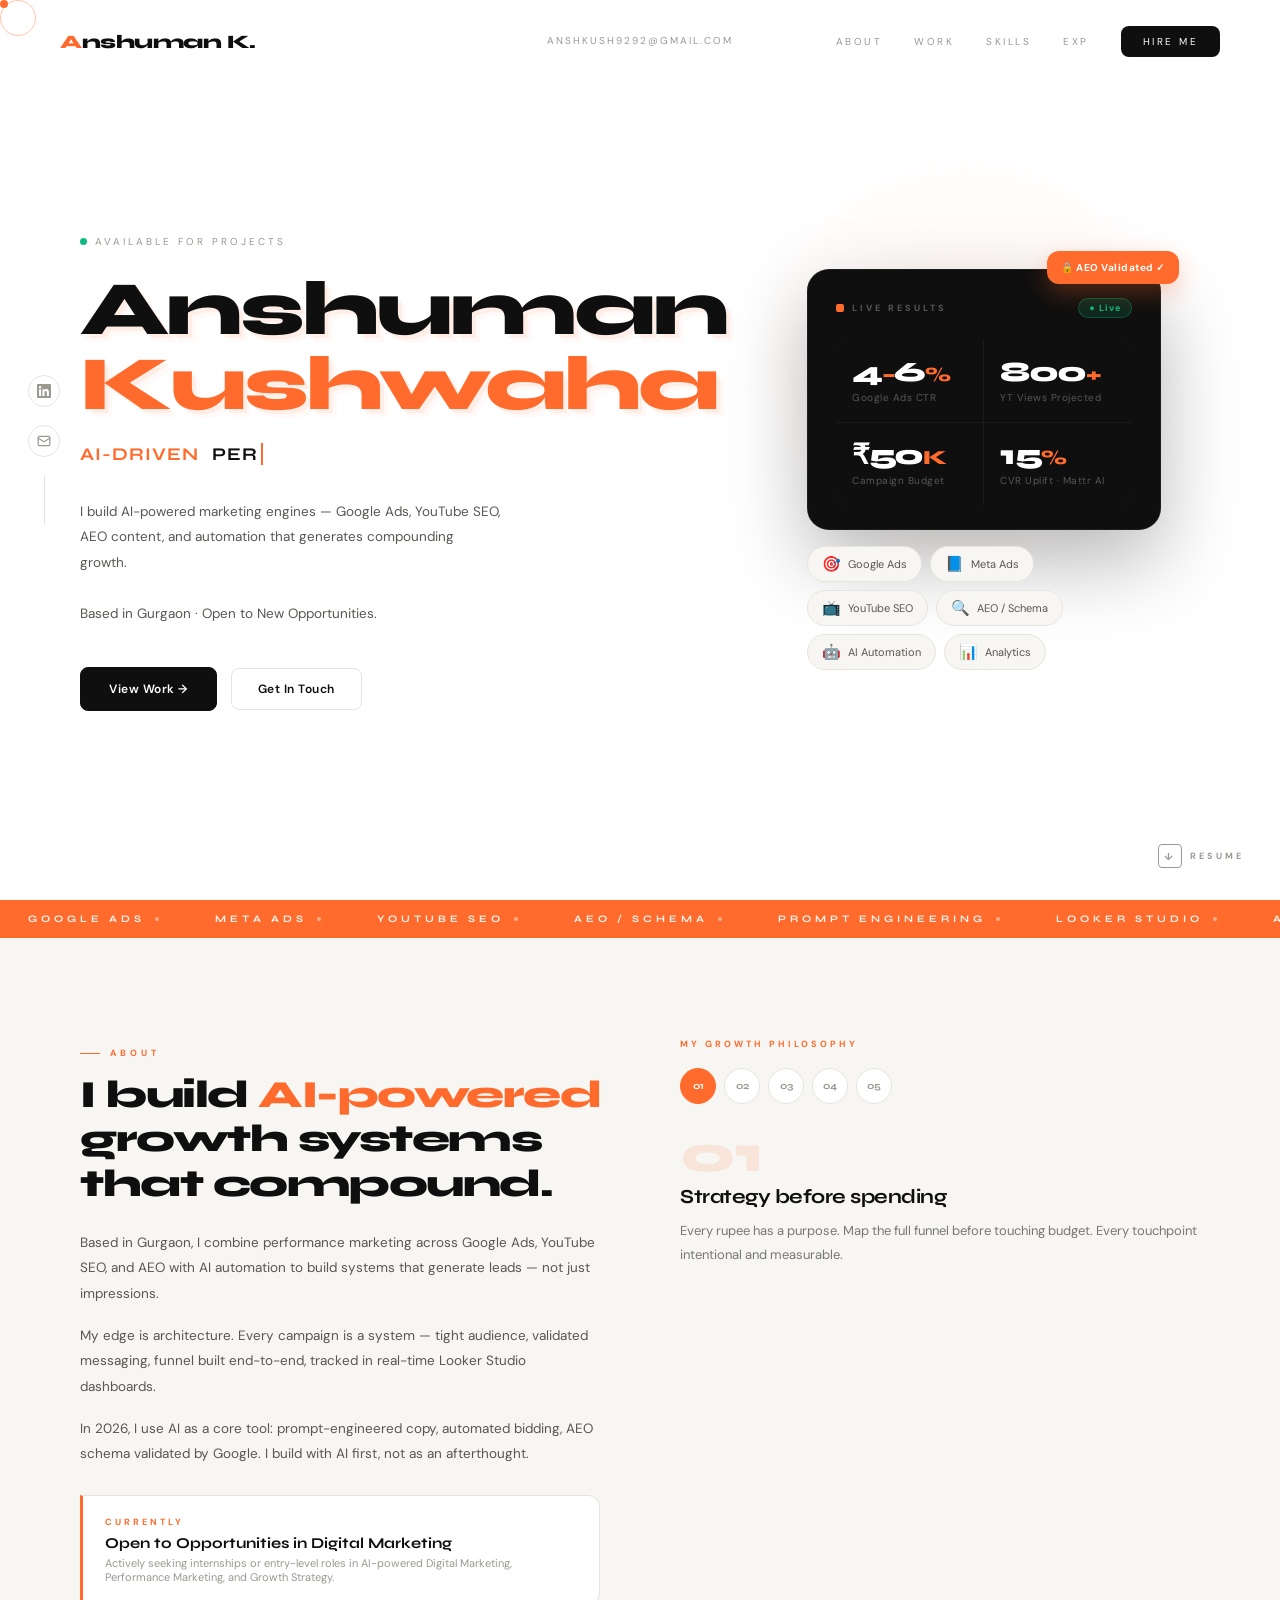
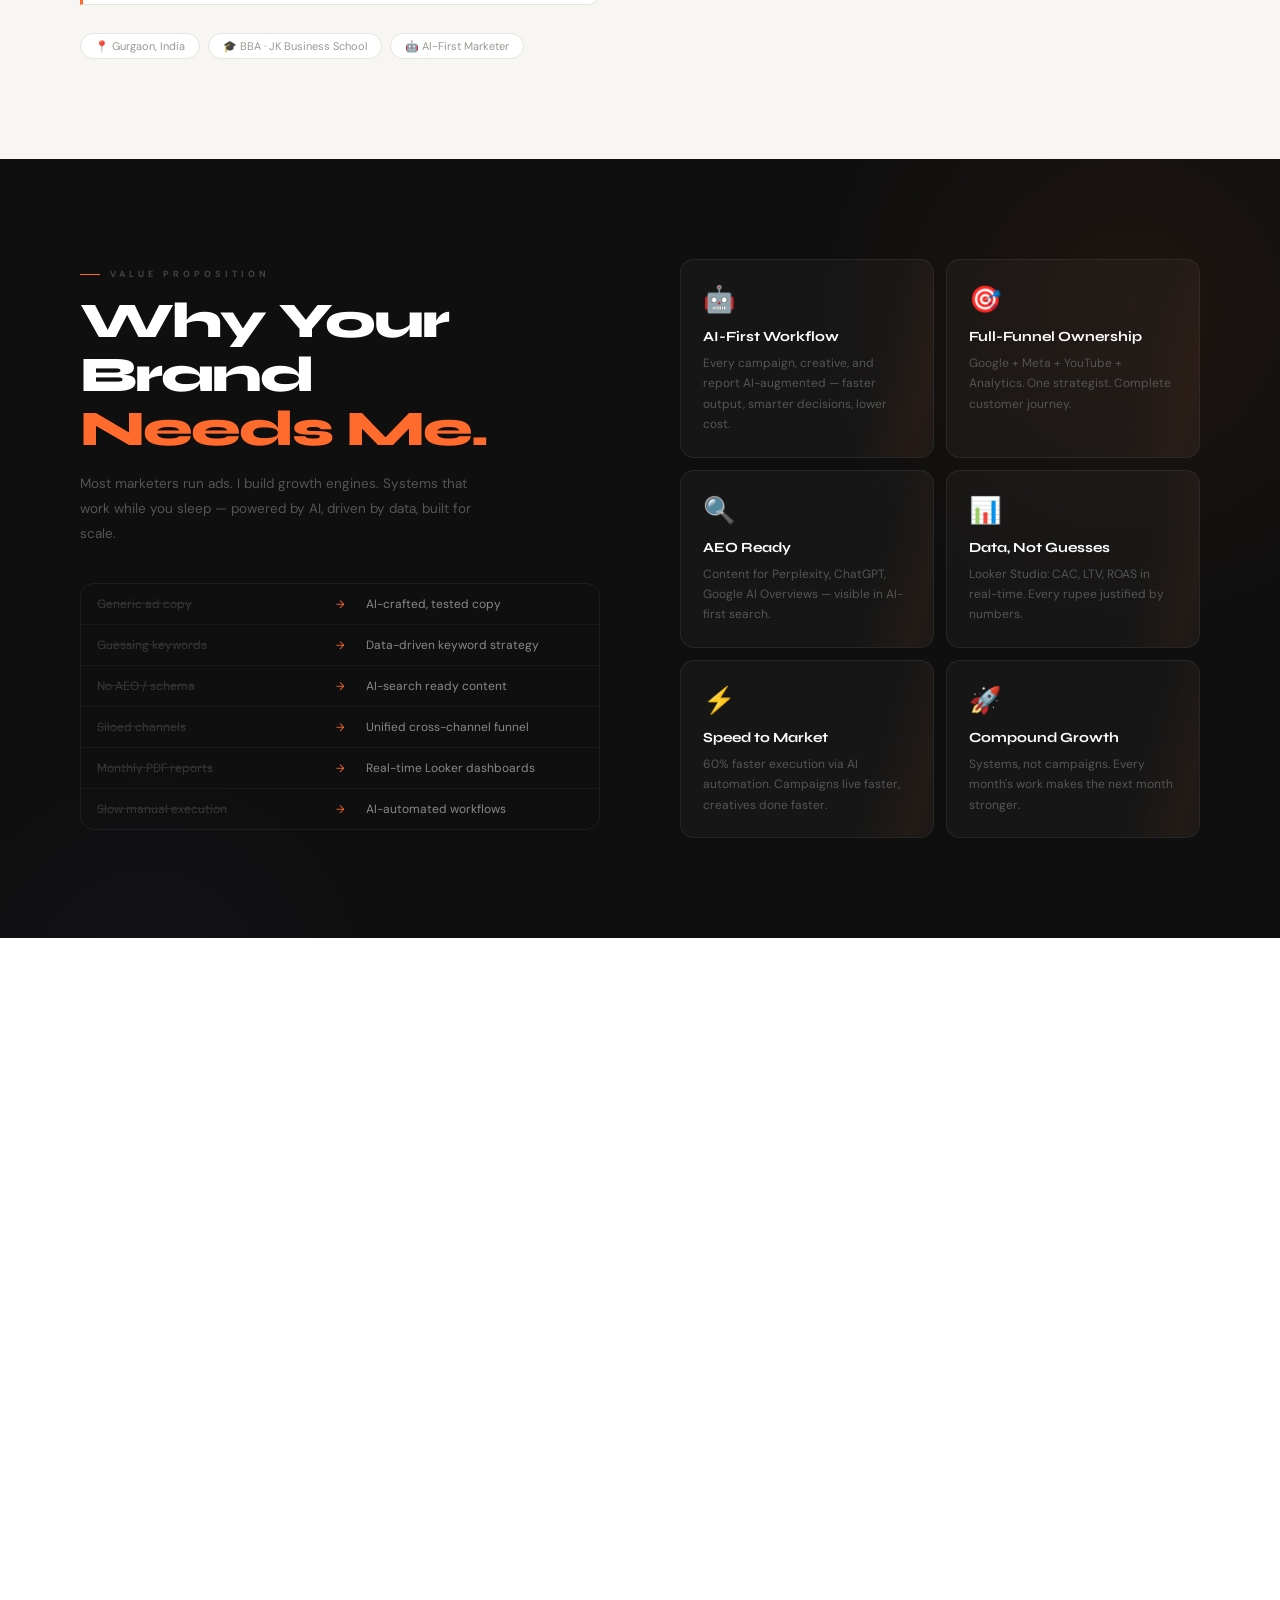
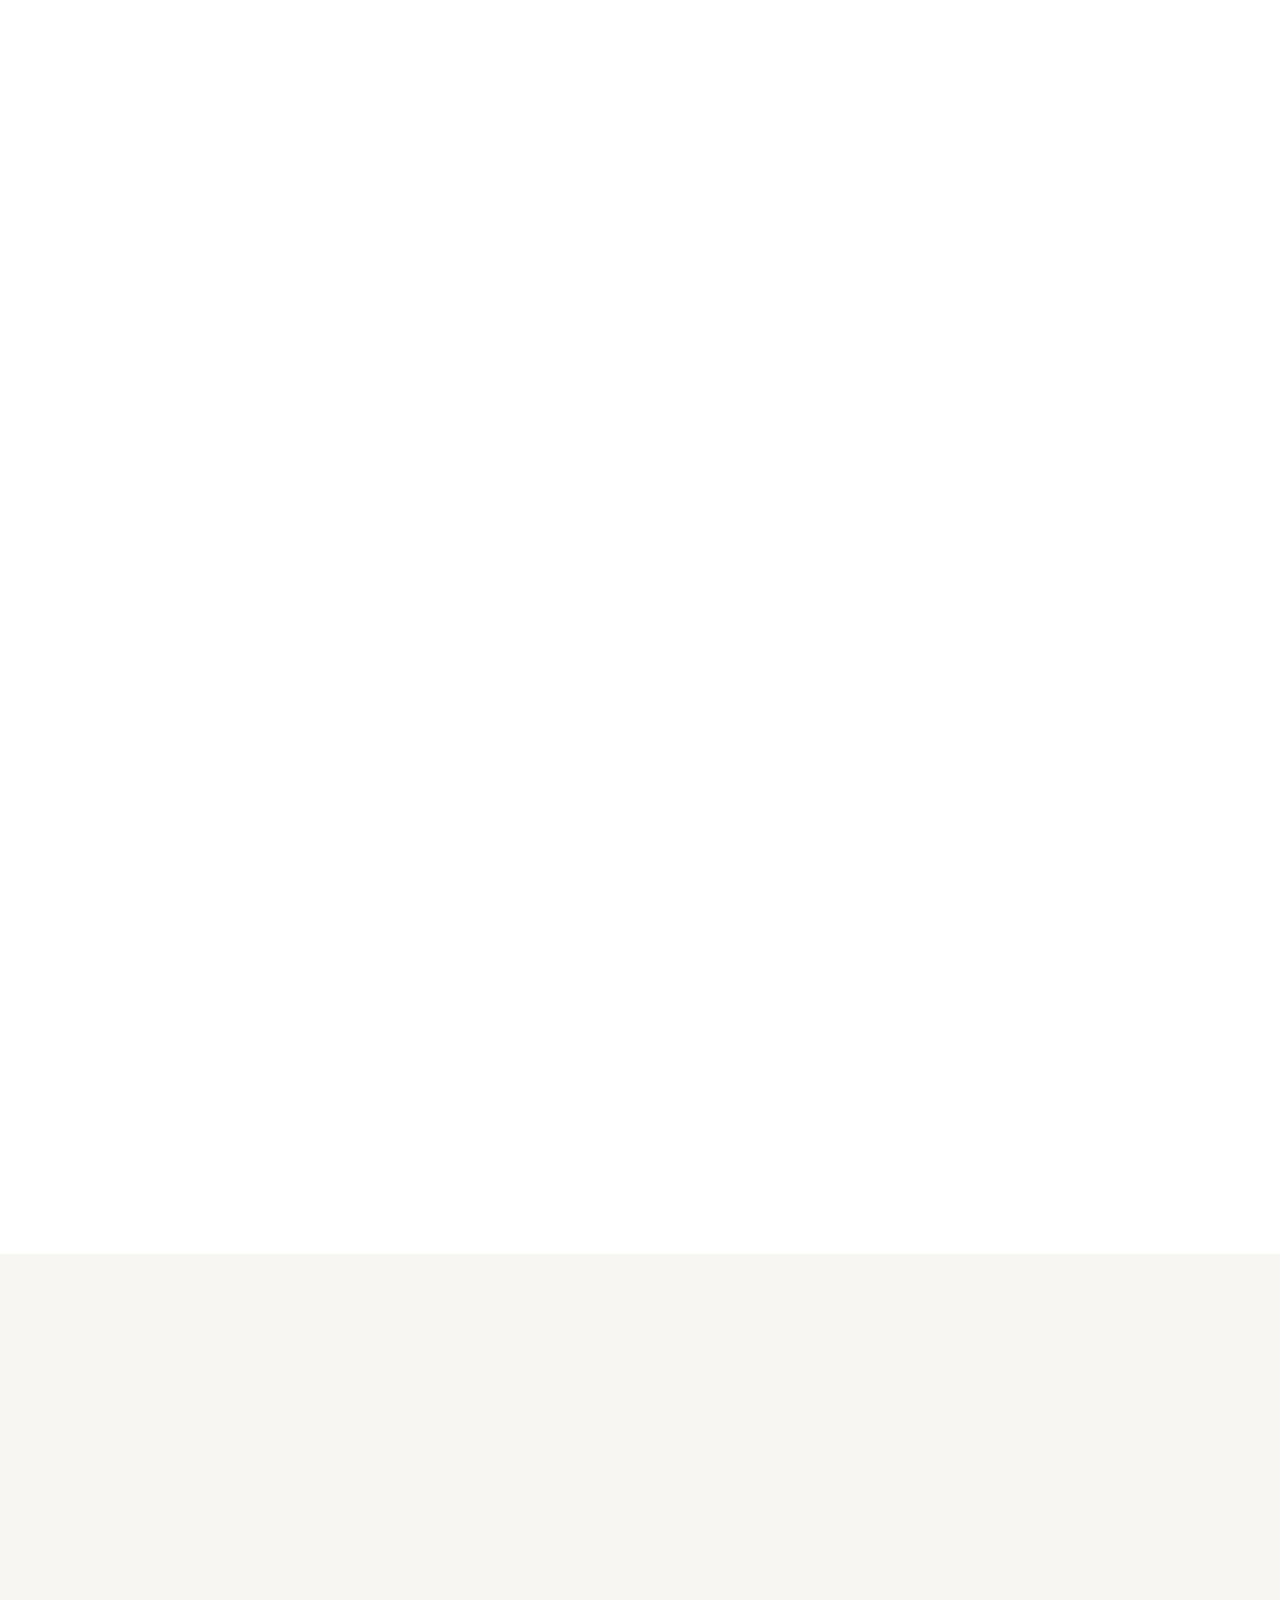
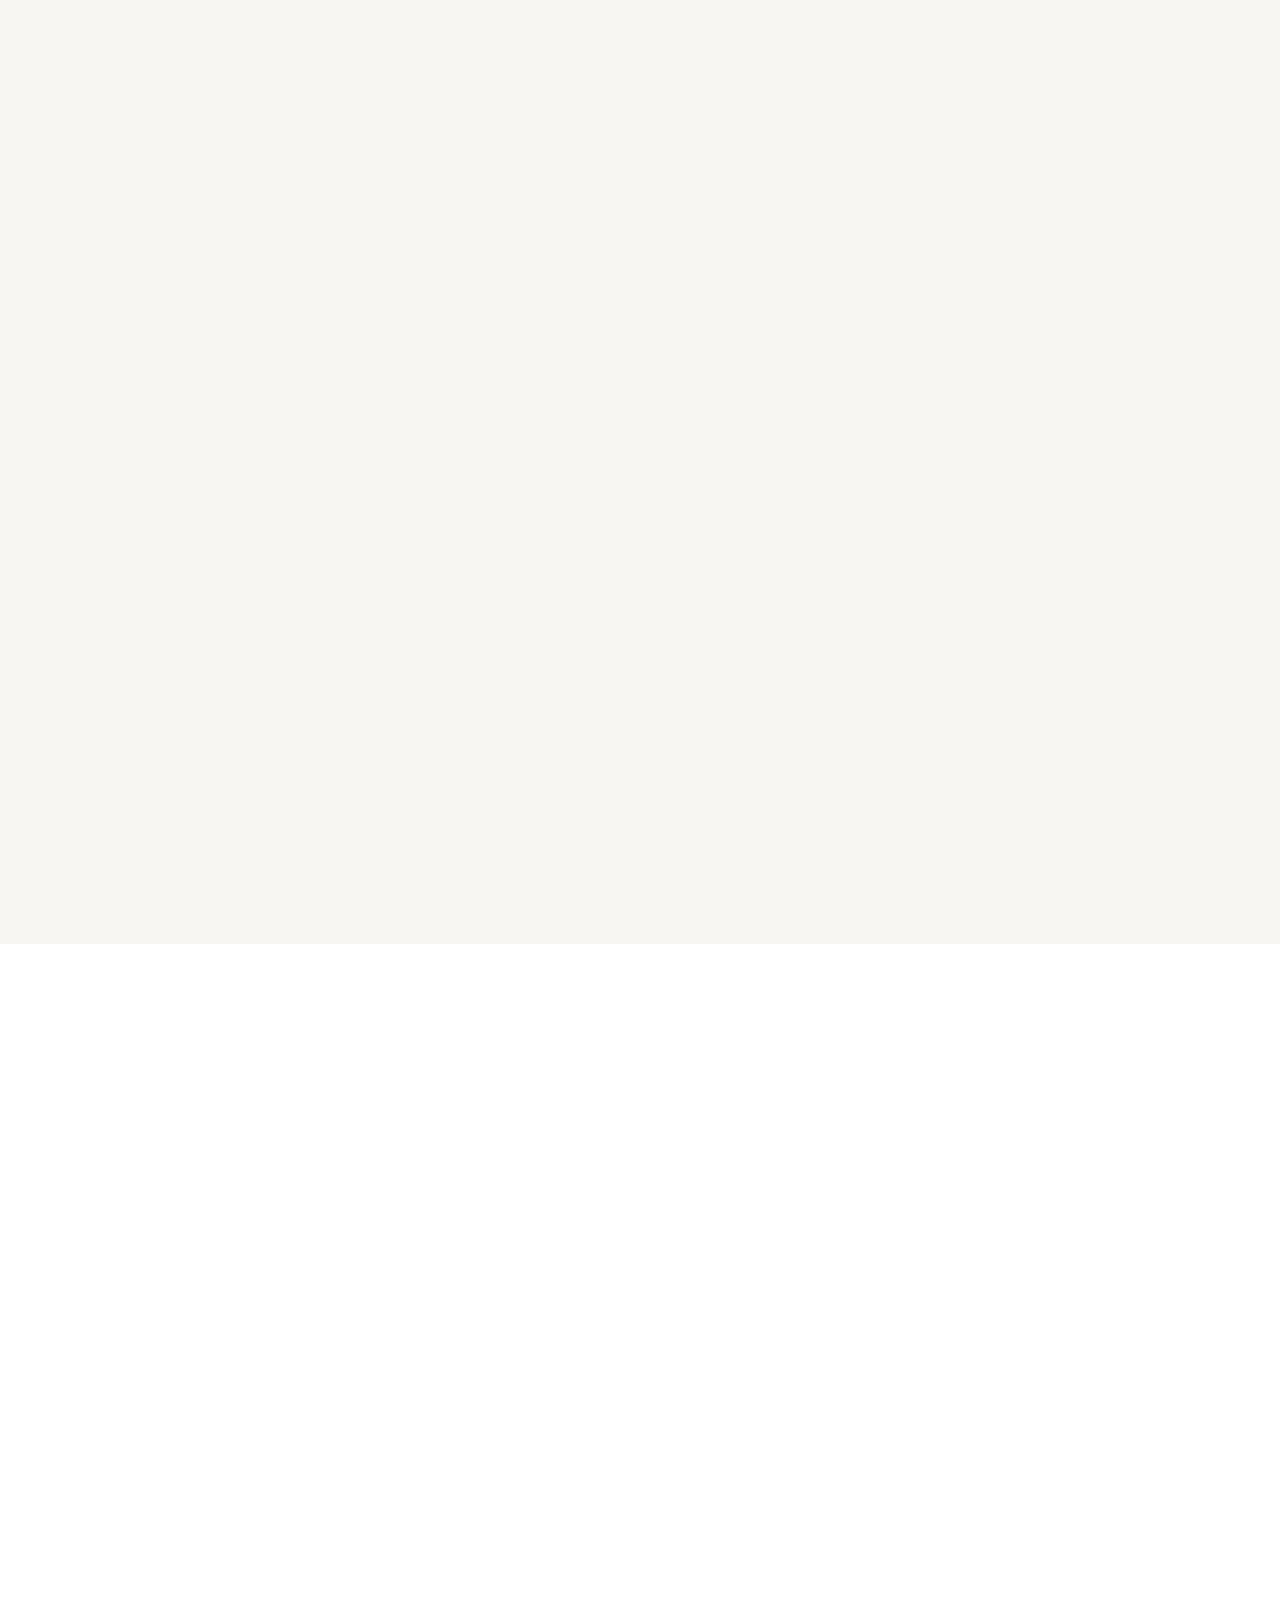
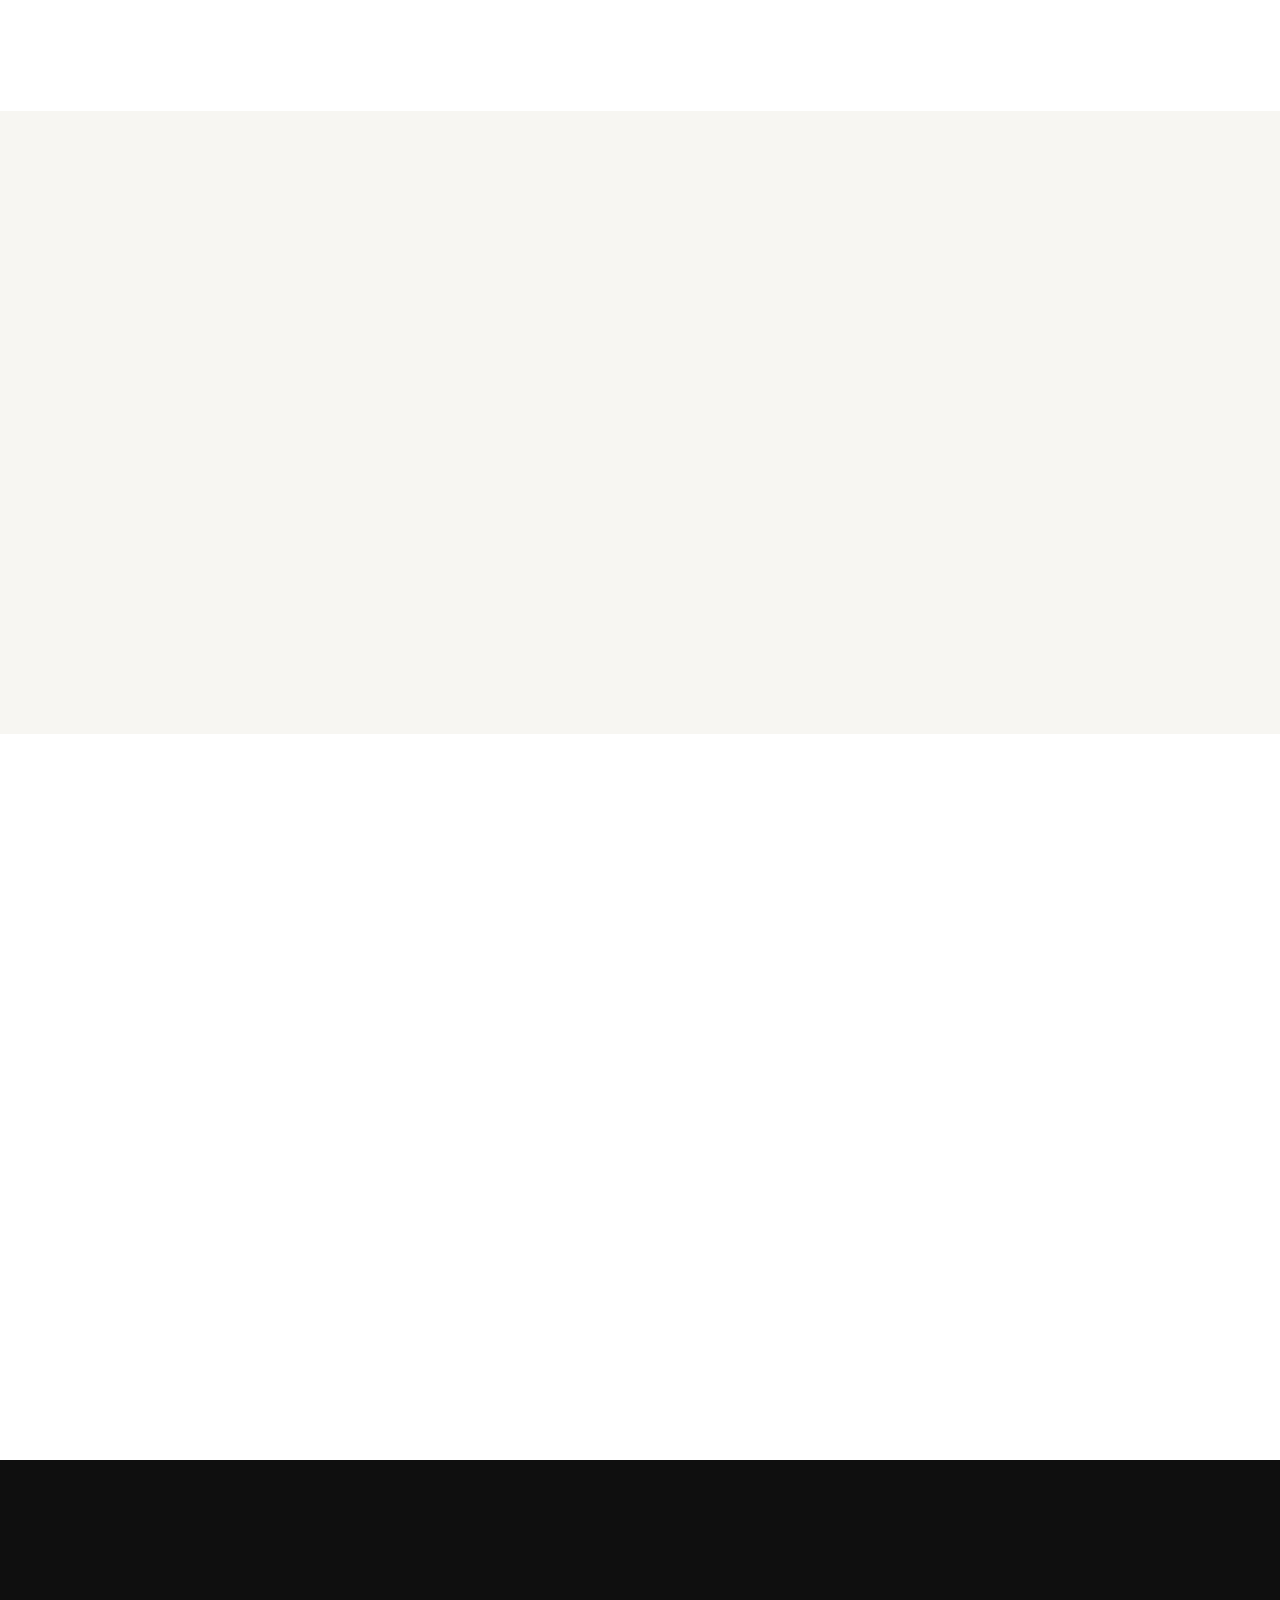
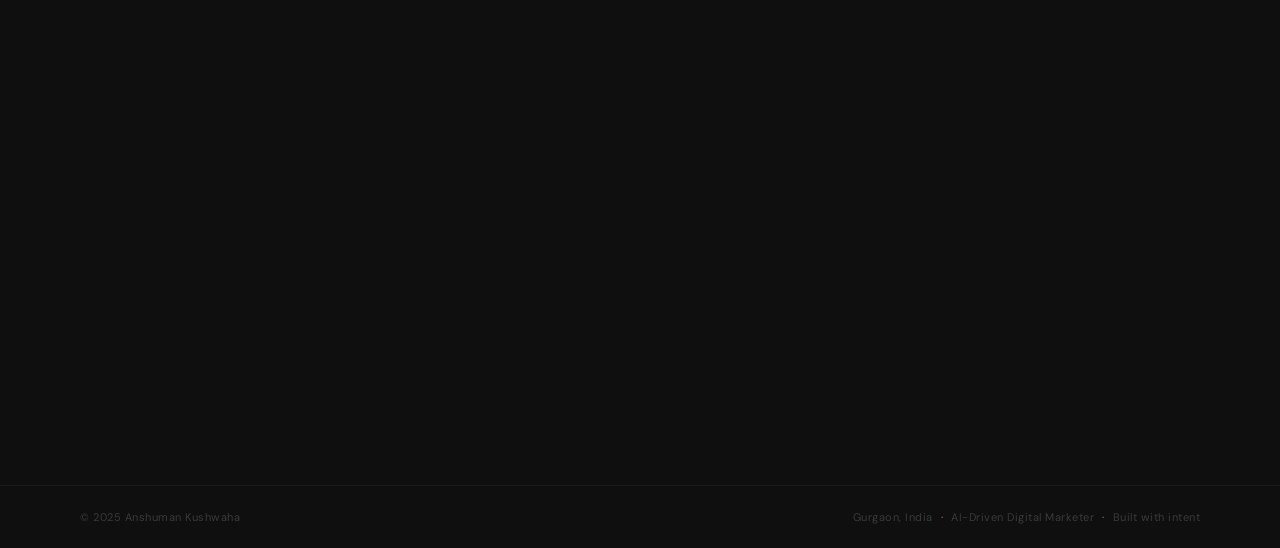
==== commit 060963ad: "Update career status: Open to Opportunities" ====
--- a/index.html
+++ b/index.html
@@ -759,7 +759,7 @@
         <span class="hero-role-pre">AI-Driven&nbsp;</span>
         <span class="hero-role-dyn" id="role-text">Performance Marketer</span>
       </div>
-      <p class="hero-sub">I build AI-powered marketing engines — Google Ads, YouTube SEO, AEO content, and automation that generates compounding growth.<br><br>Based in Gurgaon · Currently @ NMQ Digital India.</p>
+      <p class="hero-sub">I build AI-powered marketing engines — Google Ads, YouTube SEO, AEO content, and automation that generates compounding growth.<br><br>Based in Gurgaon · Open to New Opportunities.</p>
       <div class="hero-btns">
         <a href="#work" class="btn-primary"><span>View Work →</span></a>
         <a href="#contact" class="btn-outline">Get In Touch</a>
@@ -843,8 +843,8 @@
       <p class="about-p">In 2026, I use AI as a core tool: prompt-engineered copy, automated bidding, AEO schema validated by Google. I build with AI first, not as an afterthought.</p>
       <div class="current-box">
         <div class="cb-label">Currently</div>
-        <div class="cb-title">Digital Marketing Strategist @ NMQ Digital India</div>
-        <div class="cb-sub">AI Automation · Campaign Management · Analytics · Growth</div>
+        <div class="cb-title">Open to Opportunities in Digital Marketing</div>
+        <div class="cb-sub">Actively seeking internships or entry-level roles in AI-powered Digital Marketing, Performance Marketing, and Growth Strategy.</div>
       </div>
       <div class="about-tags">
         <span class="atag">📍 Gurgaon, India</span>
@@ -1088,7 +1088,7 @@
     <h2 class="sh reveal" style="transition-delay:60ms">Professional Experience</h2>
     <div class="etl">
       <div class="exp-item reveal" style="transition-delay:100ms">
-        <div class="exp-period">Jun 2025<br>—<br>Present</div>
+        <div class="exp-period">Jun 2025<br>—<br>Feb 2026</div>
         <div class="exp-main">
           <div class="exp-header" onclick="toggleExp(this)">
             <div>
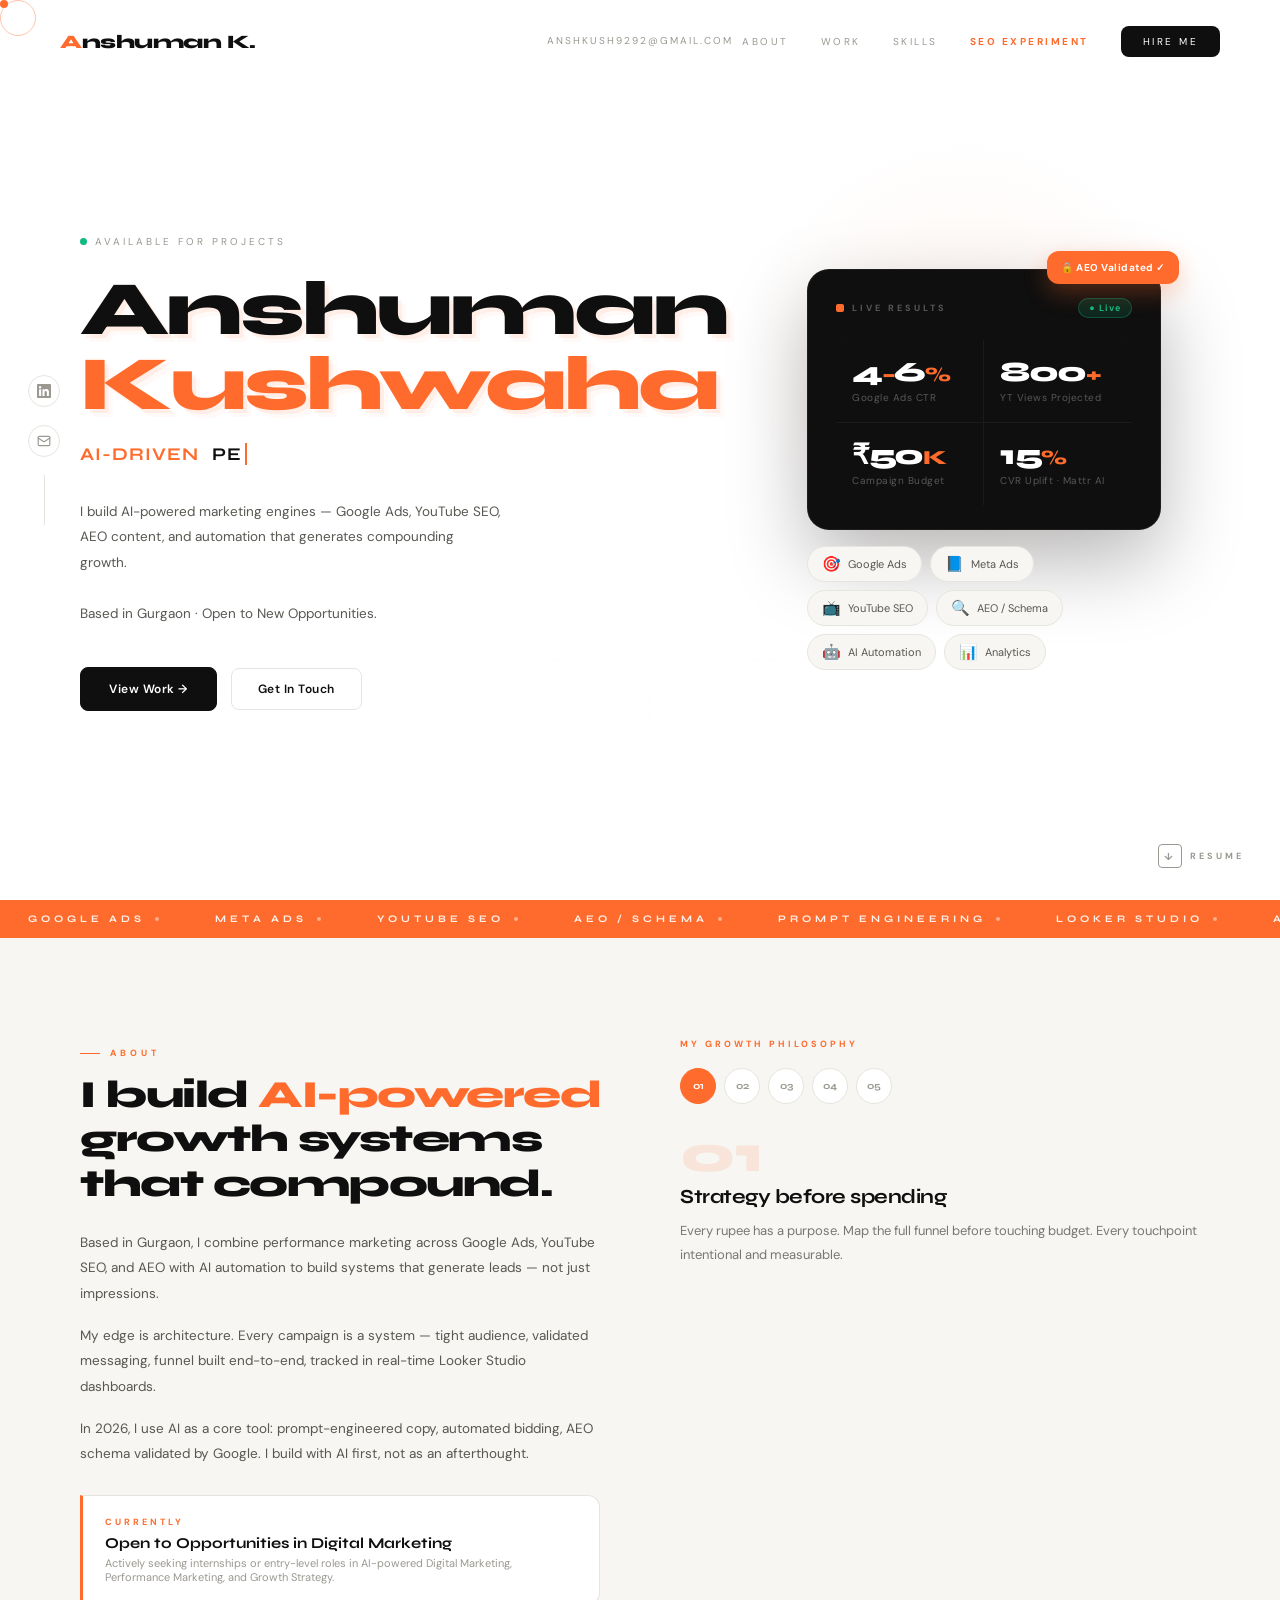
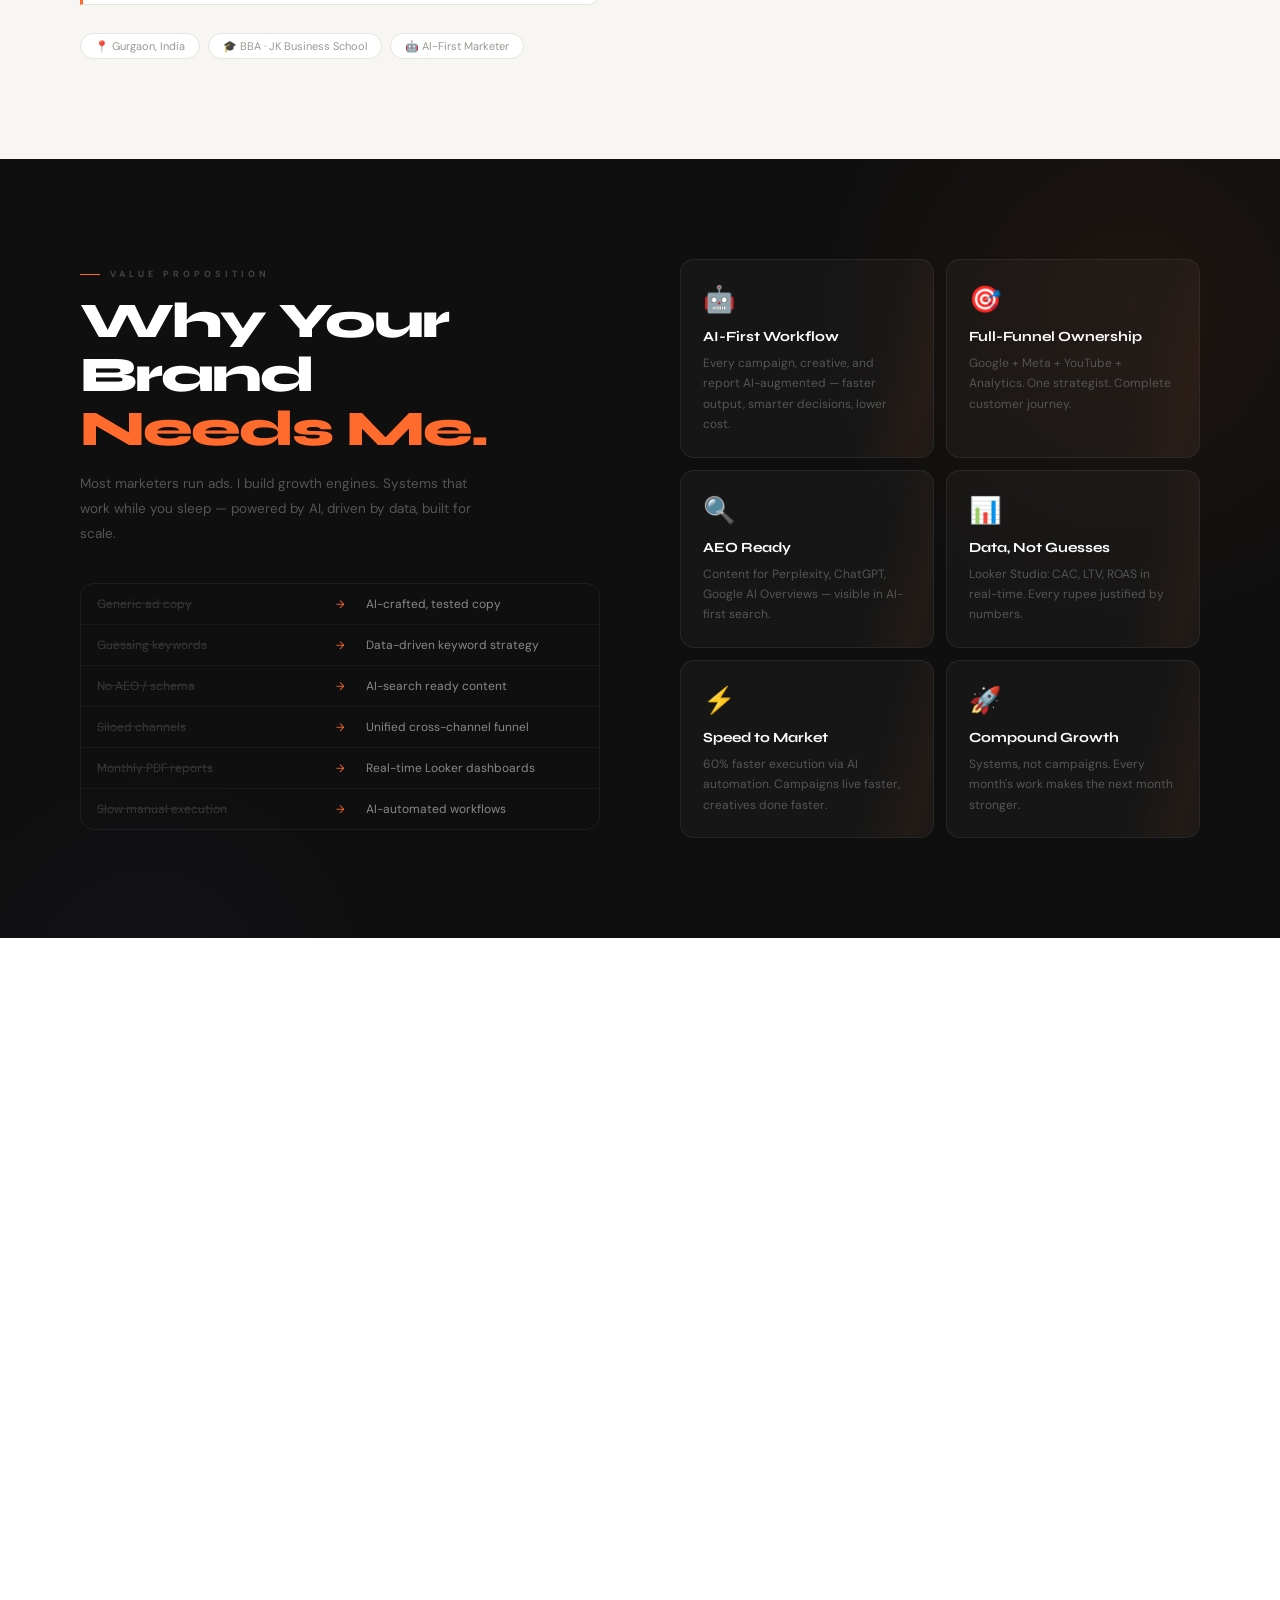
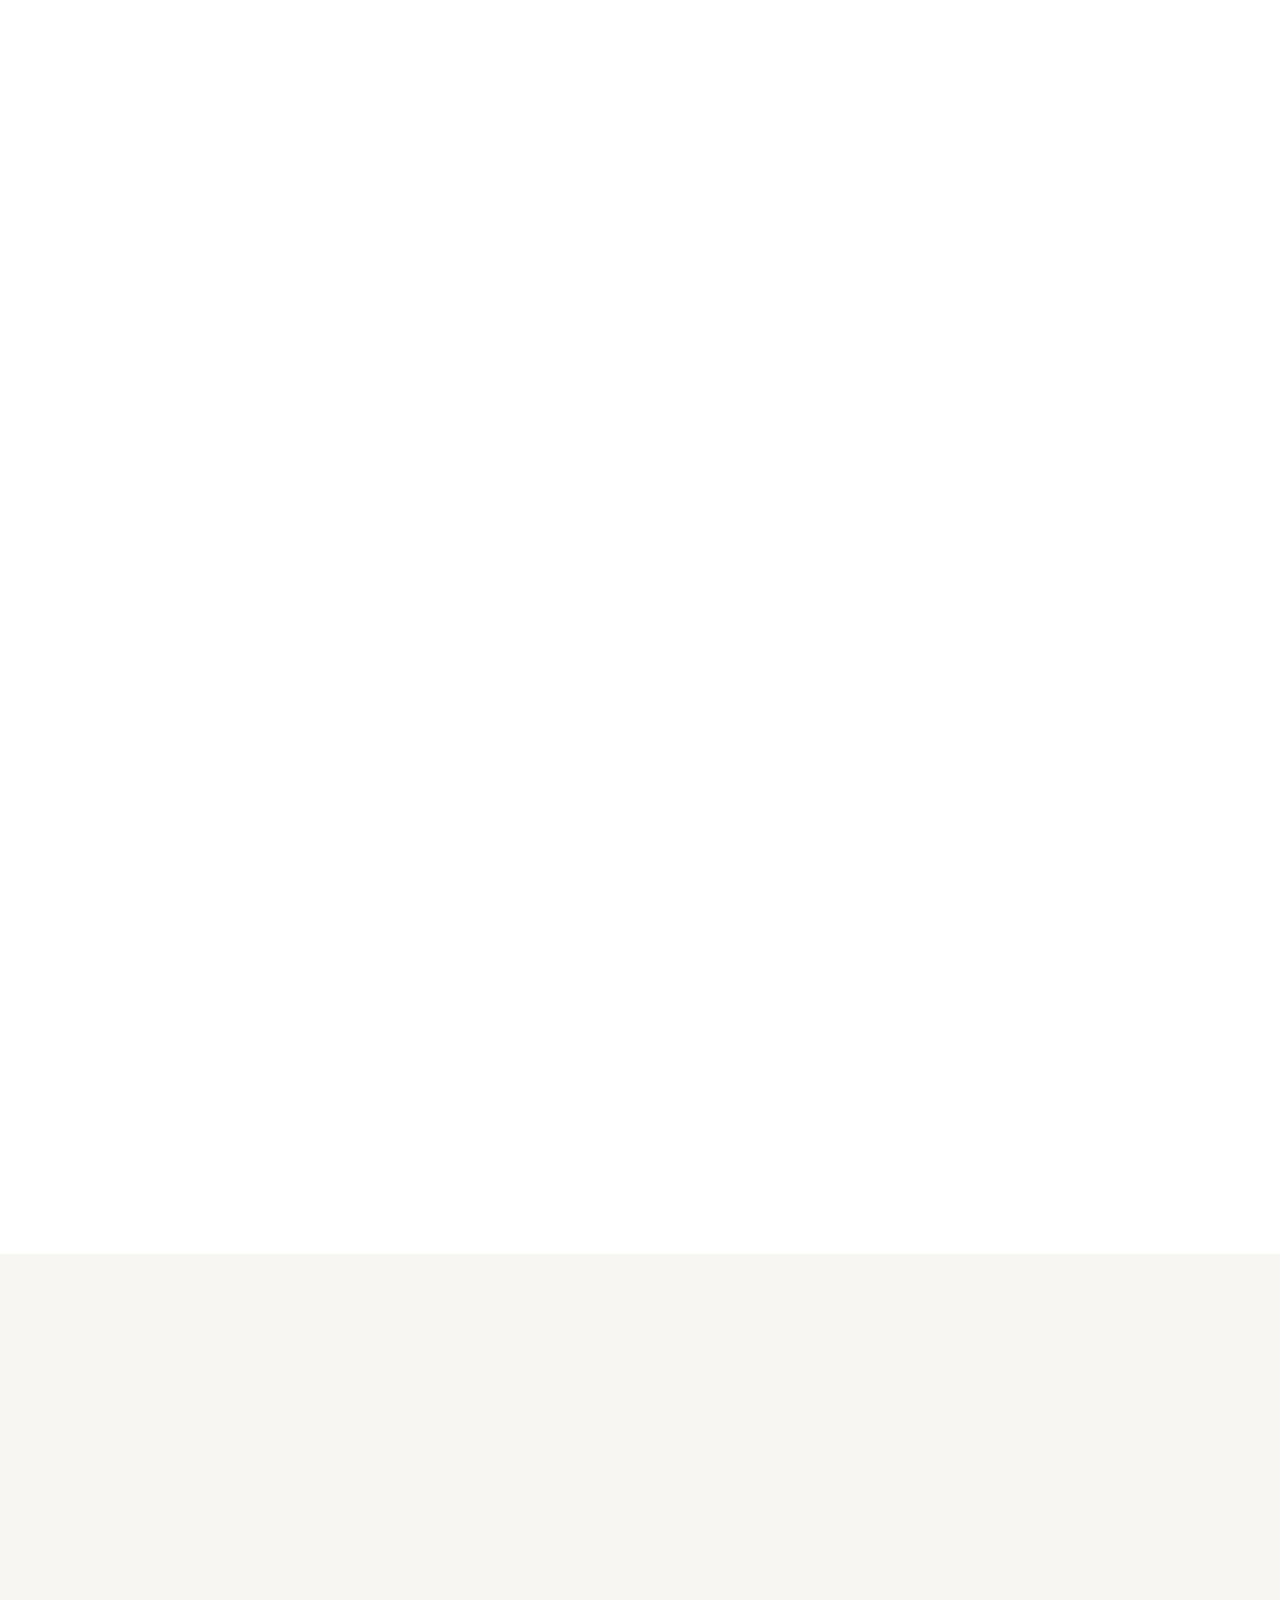
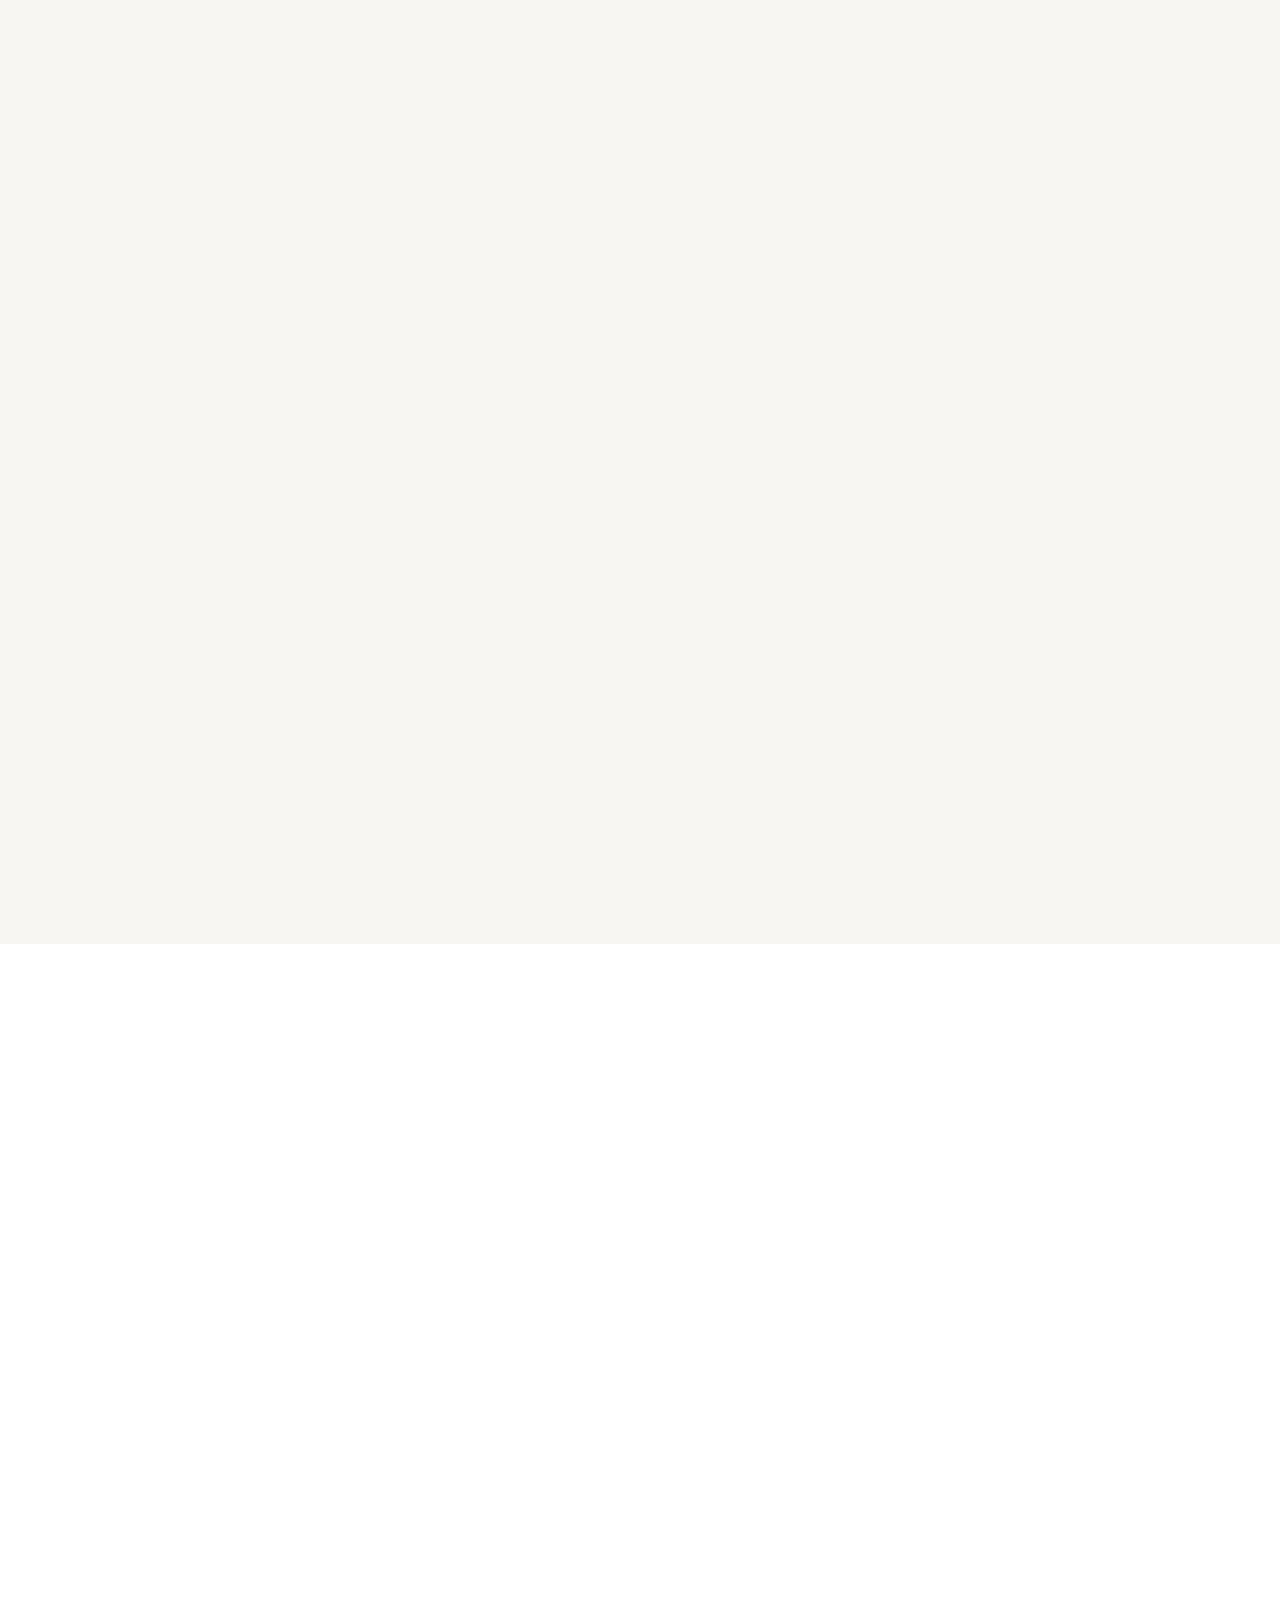
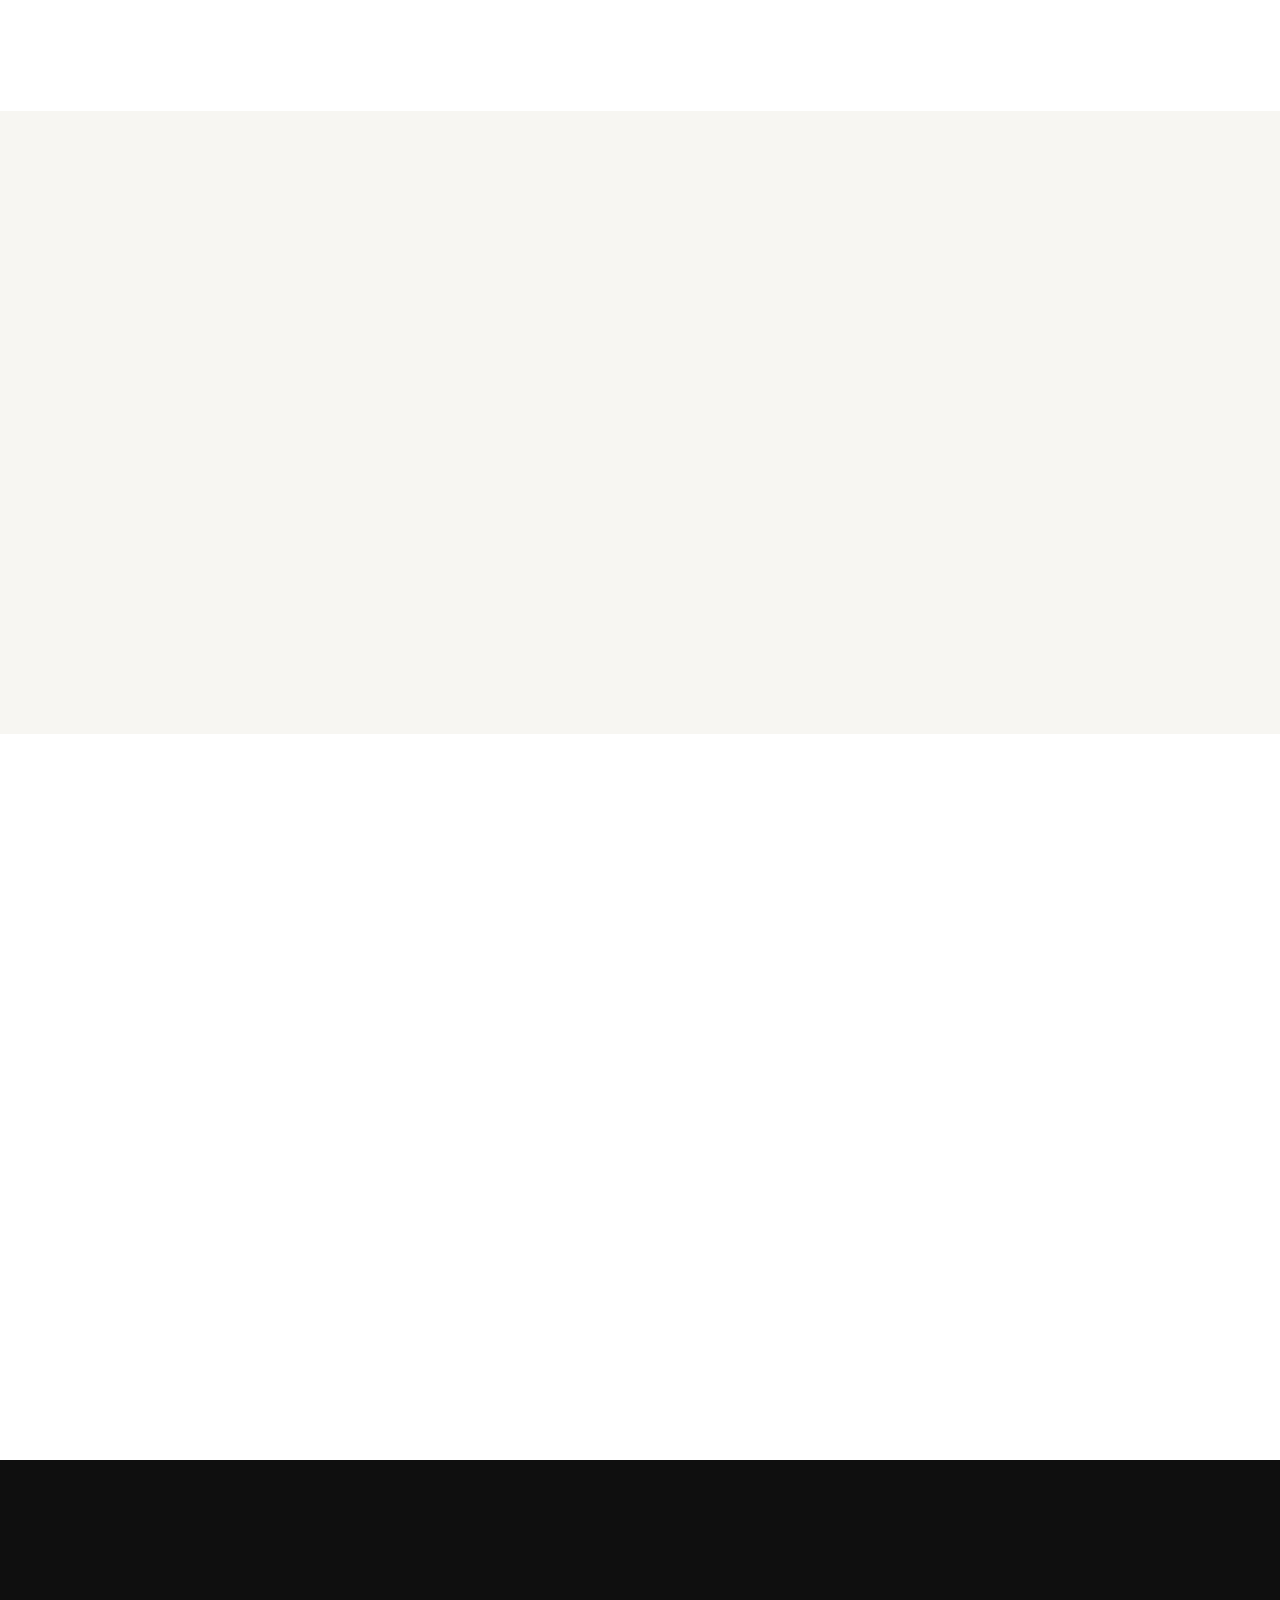
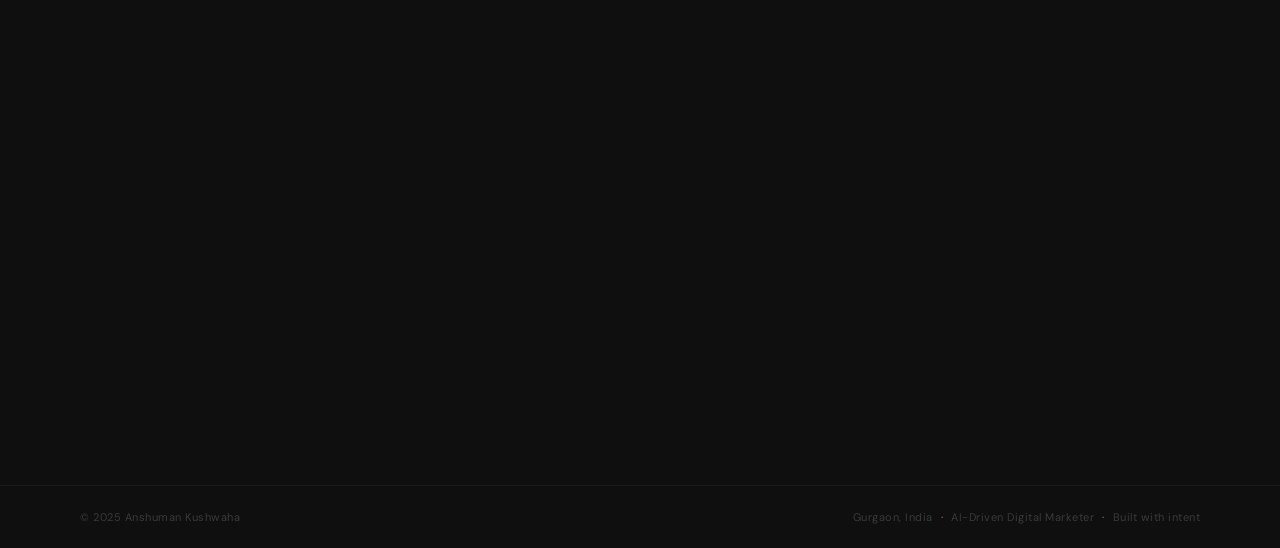
==== commit d98d503d: "Add SEO experiment page and ensure all assets are pushed" ====
--- a/index.html
+++ b/index.html
@@ -5,7 +5,8 @@
 <meta name="viewport" content="width=device-width, initial-scale=1">
 <title>Anshuman Kushwaha | AI-Driven Digital Marketing Strategist — Gurgaon</title>
 <meta name="description" content="I build AI-powered marketing engines — Google Ads, YouTube SEO, AEO content, and automation for measurable, compounding results. Based in Gurgaon, India.">
-<link rel="canonical" href="https://anshumanportfolio-vert.vercel.app/">
+<!-- <link rel="canonical" href="YOUR_FINAL_URL"> -->
+<!-- <meta property="og:url" content="YOUR_FINAL_URL"> -->
 <link rel="preconnect" href="https://fonts.googleapis.com">
 <link rel="preconnect" href="https://fonts.gstatic.com" crossorigin>
 <link href="https://fonts.googleapis.com/css2?family=Syne:wght@400;600;700;800&family=DM+Sans:ital,opsz,wght@0,9..40,300;0,9..40,400;0,9..40,500;0,9..40,600;1,9..40,400&display=swap" rel="stylesheet">
@@ -721,7 +722,7 @@
     <a href="#about">About</a>
     <a href="#work">Work</a>
     <a href="#skills">Skills</a>
-    <a href="#experience">Exp</a>
+    <a href="antigravity.html" style="color:var(--or); font-weight:700;">SEO Experiment</a>
     <a href="#contact" class="nav-cta">Hire Me</a>
   </div>
   <button class="nav-ham" id="ham" onclick="toggleMob()">
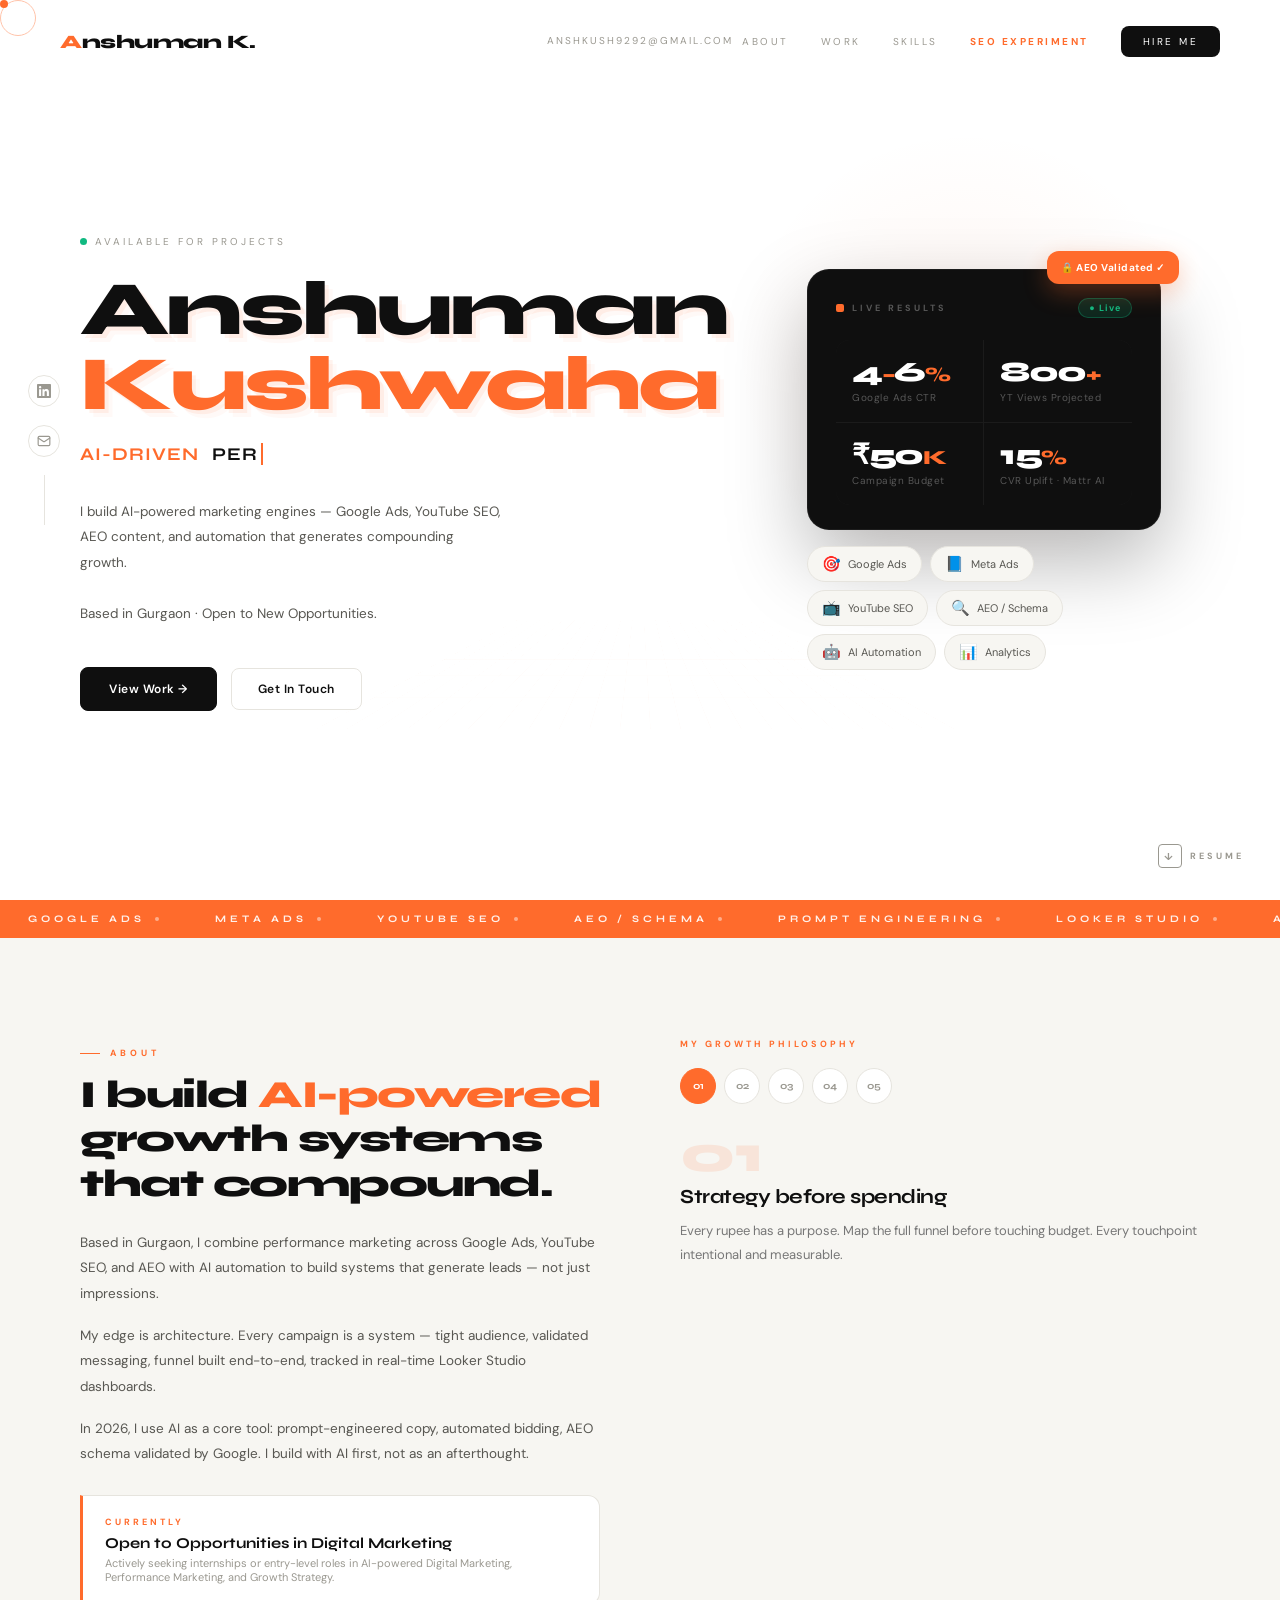
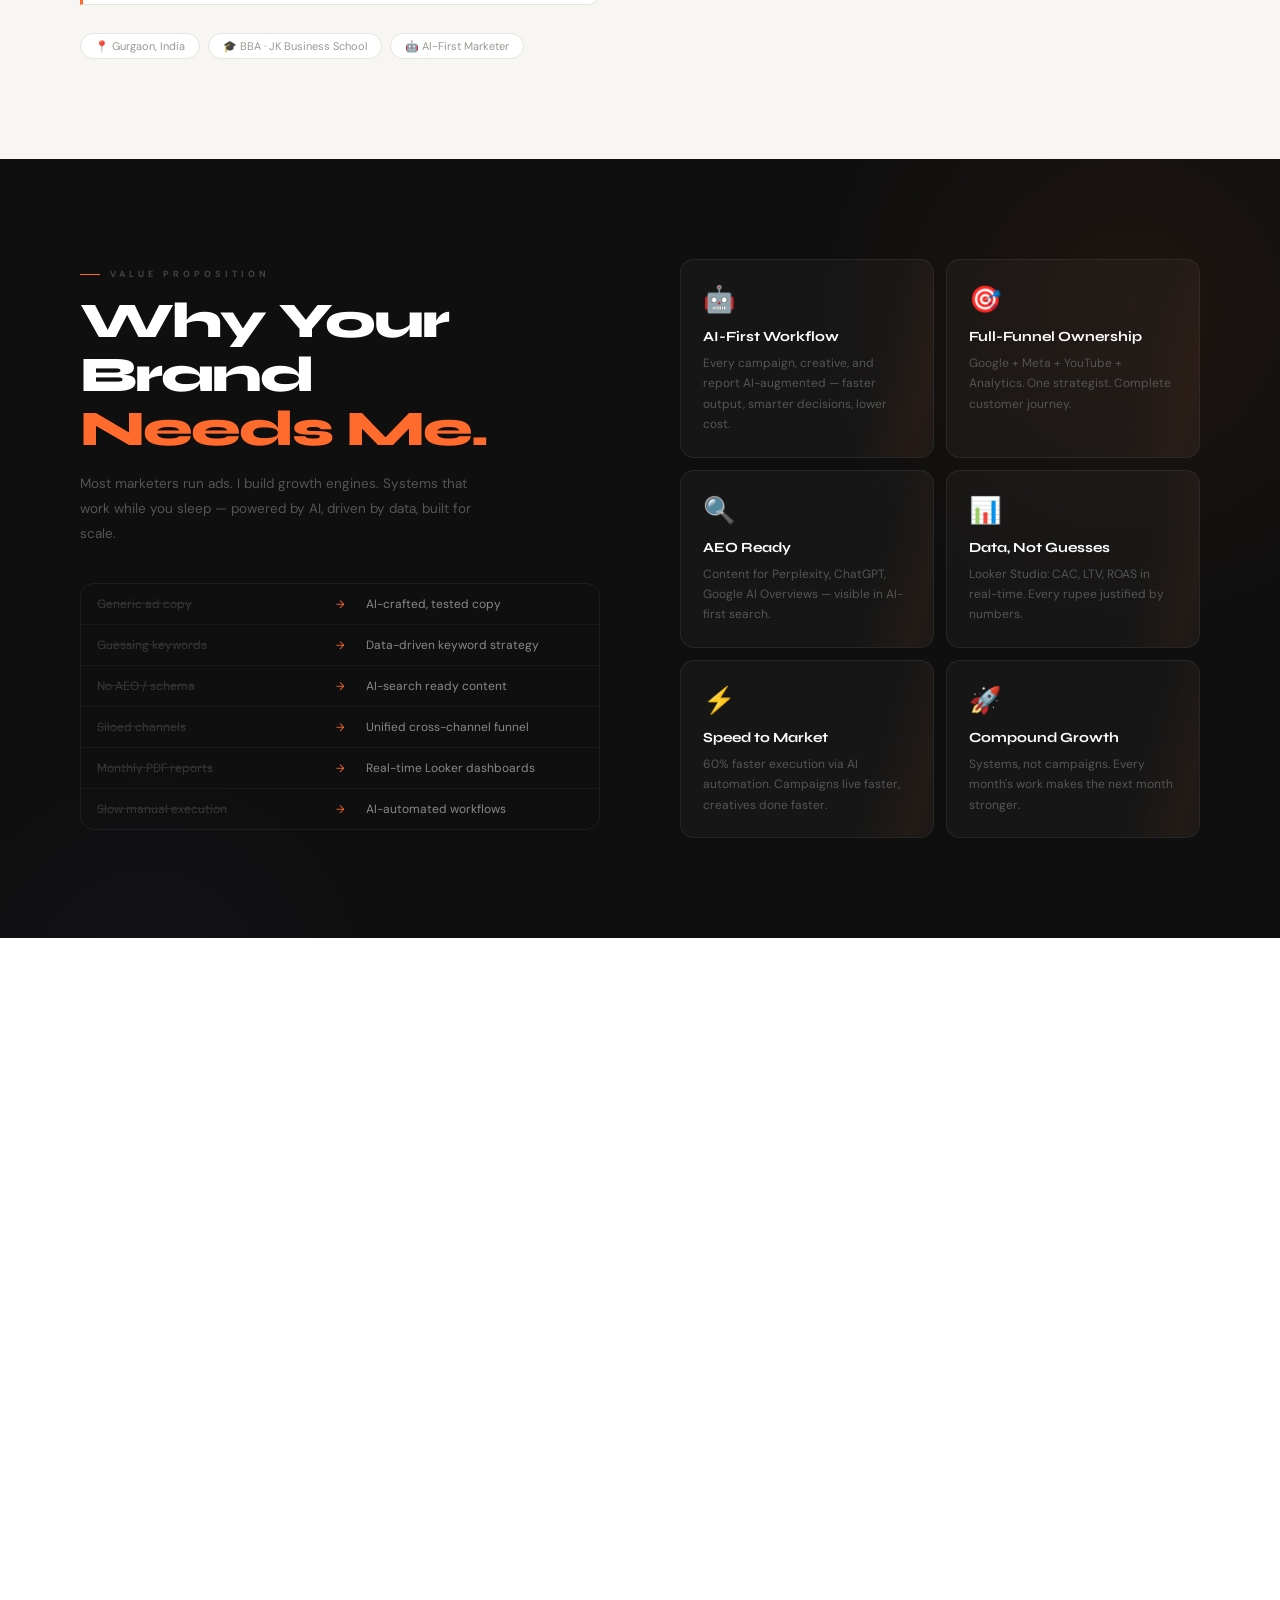
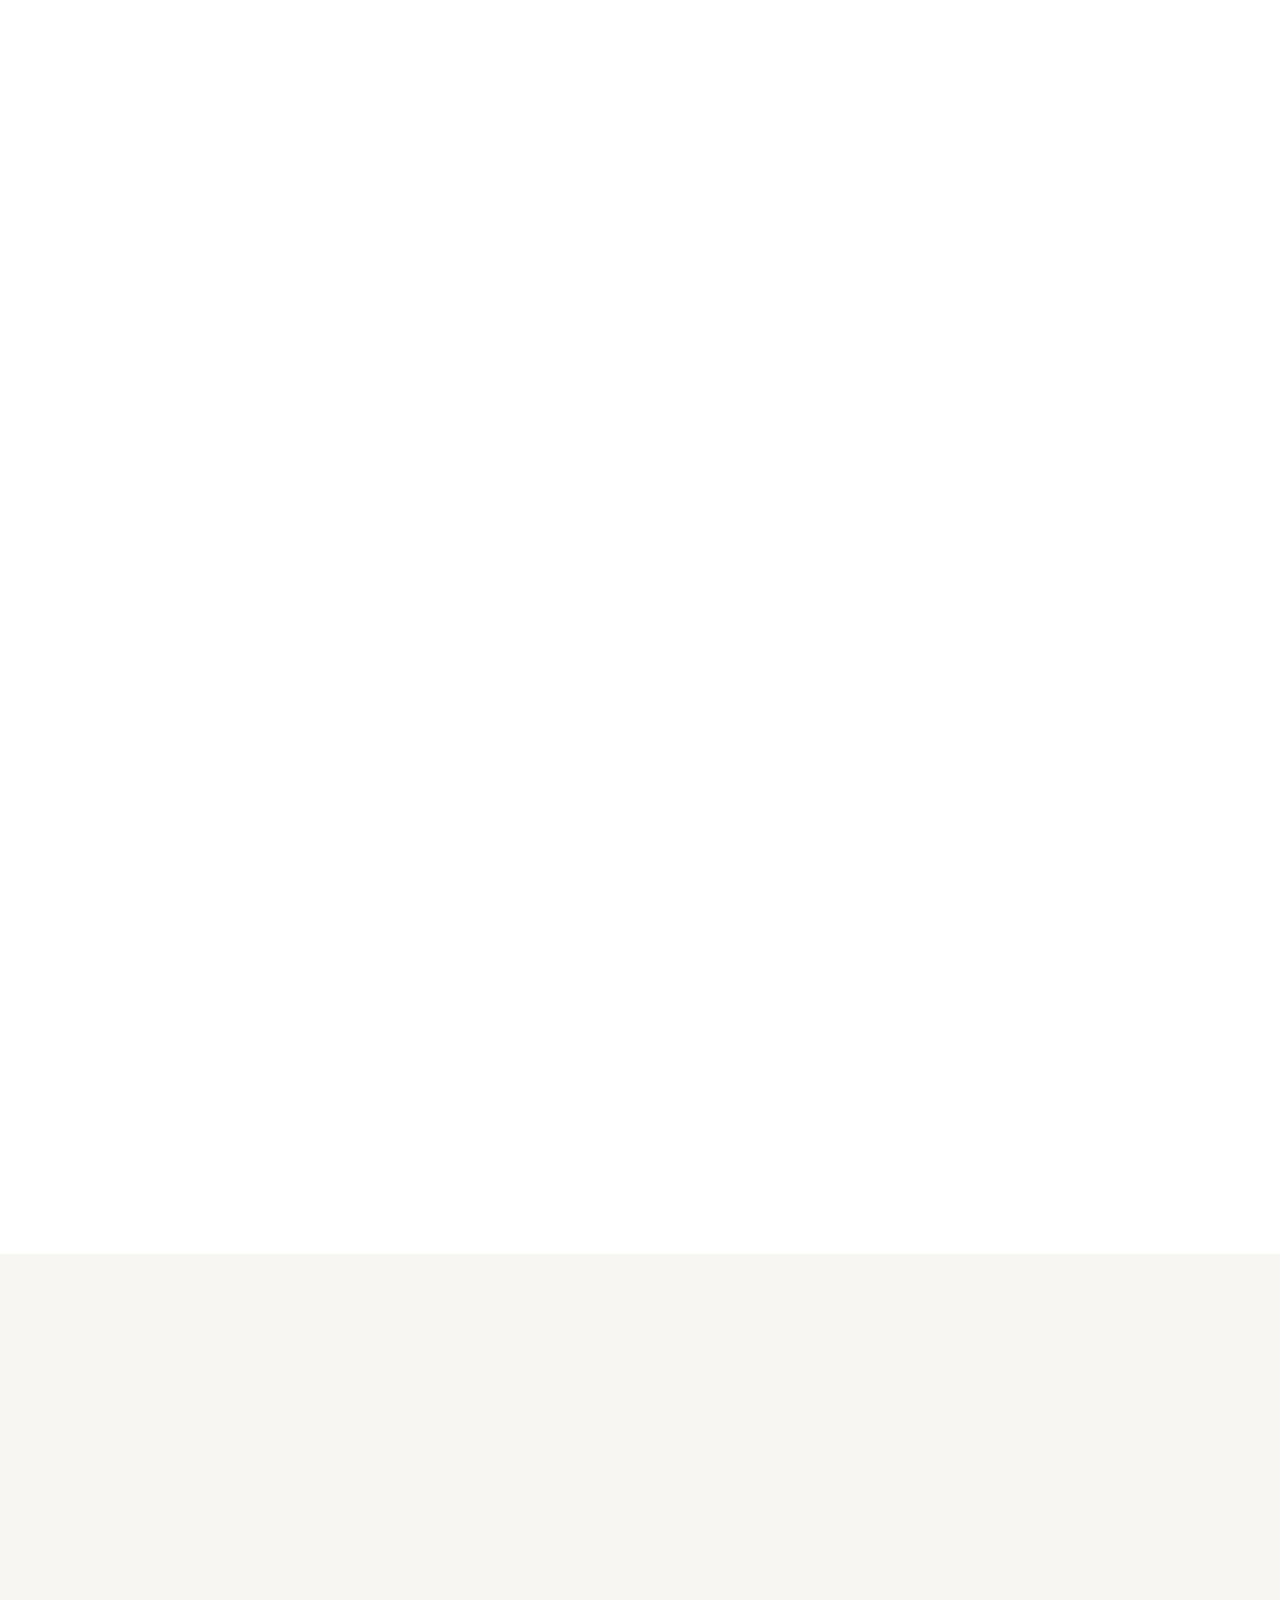
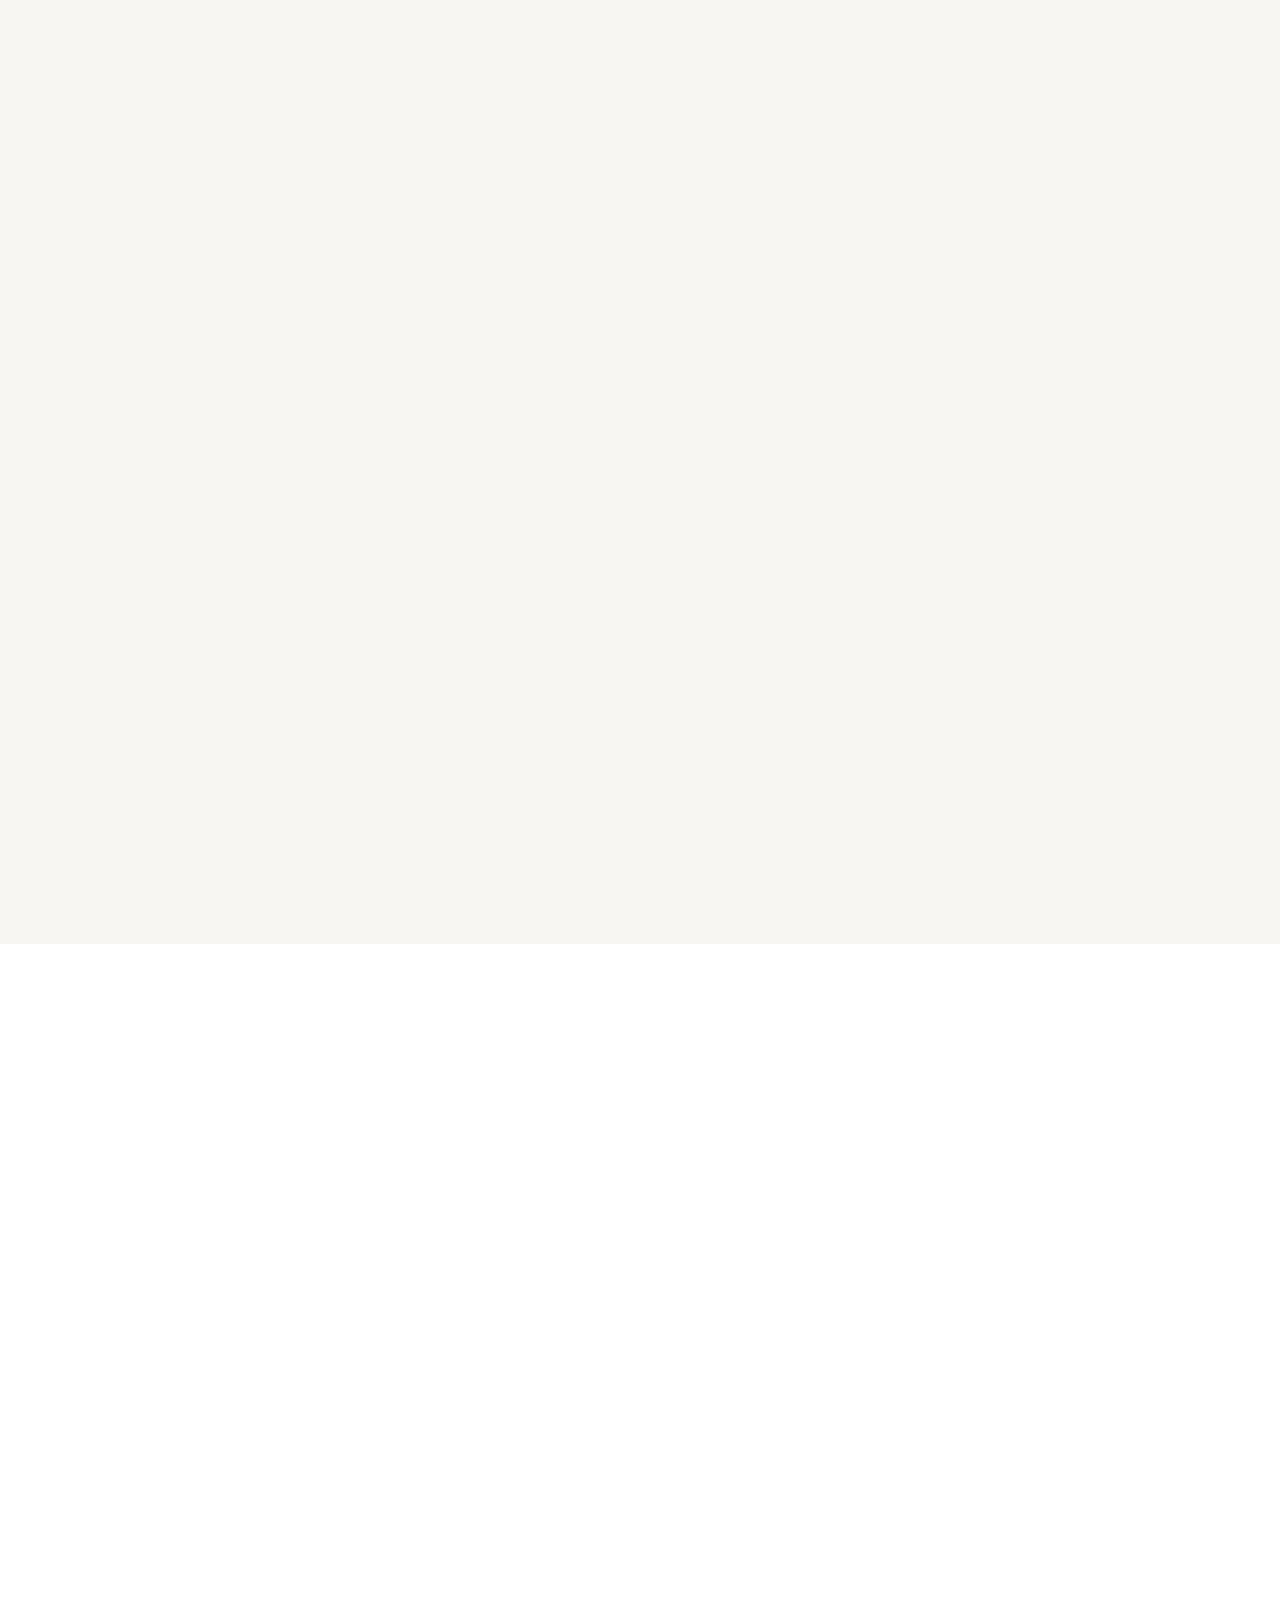
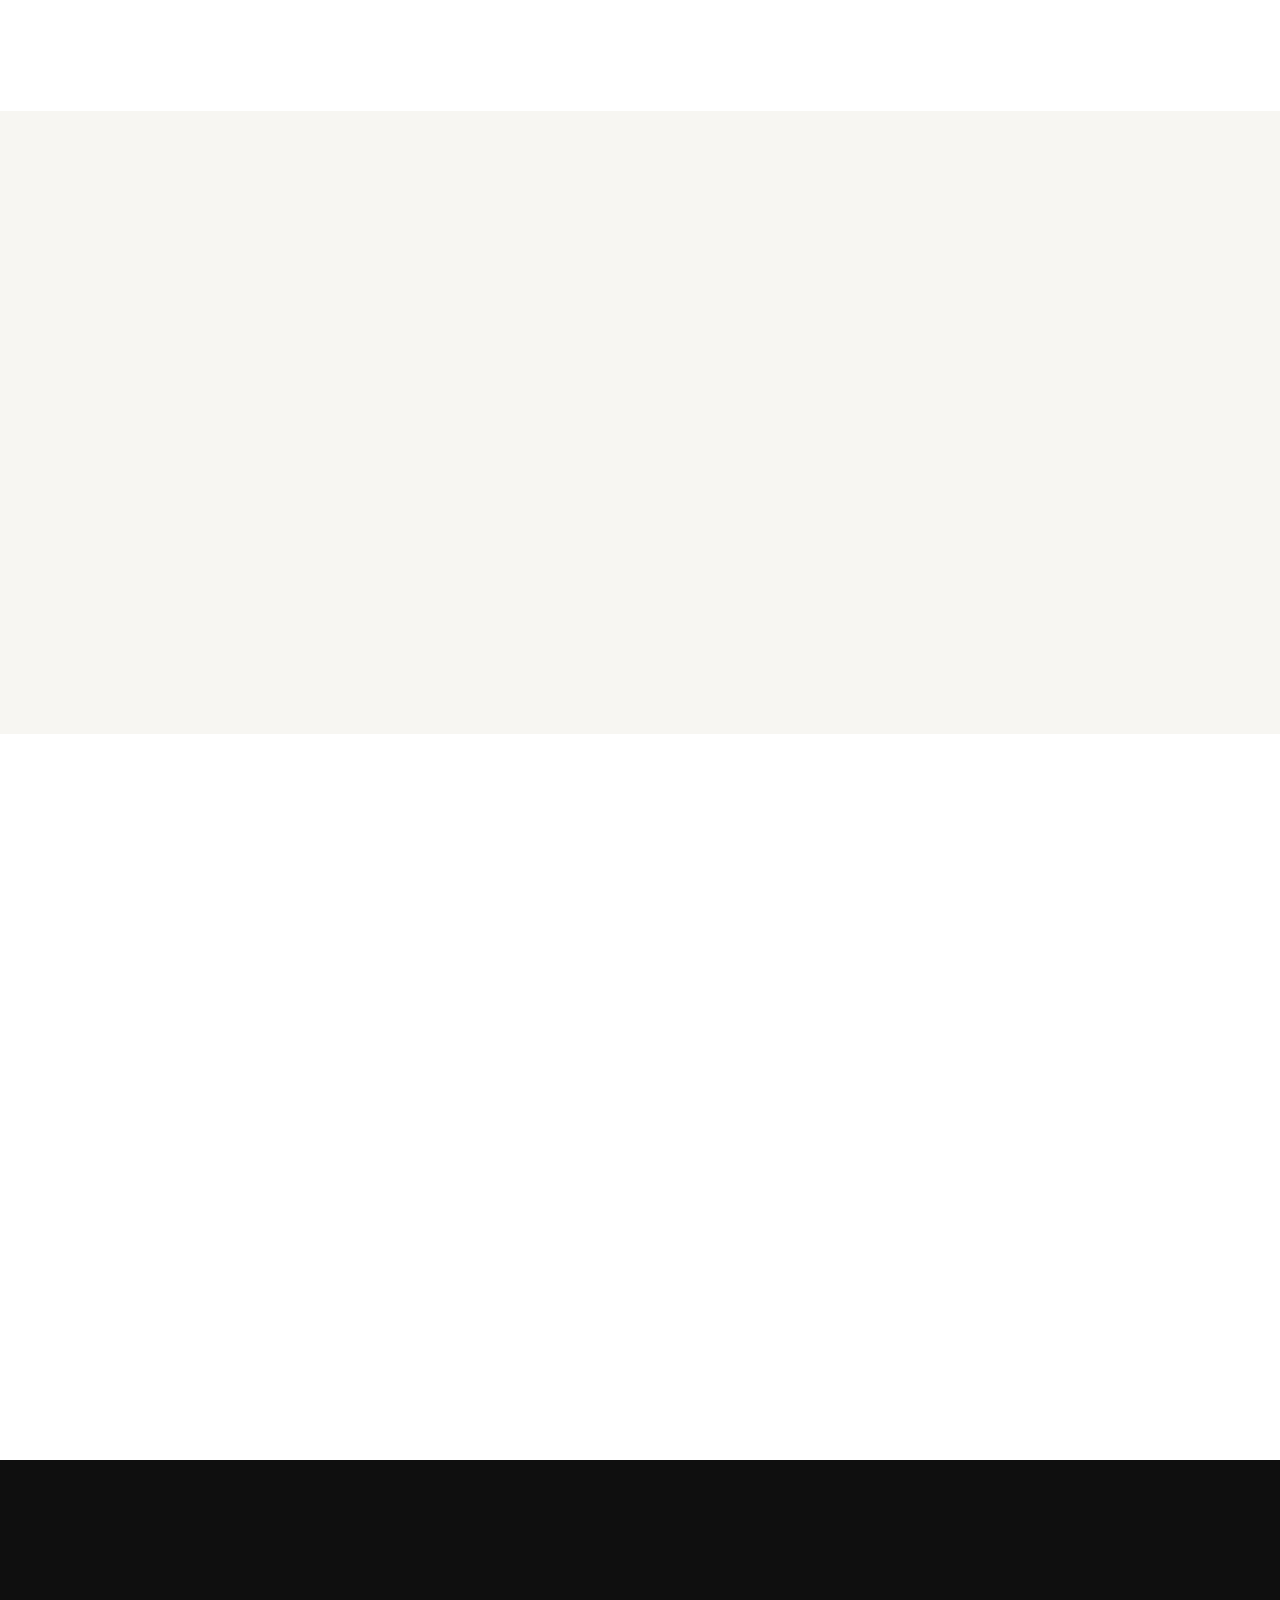
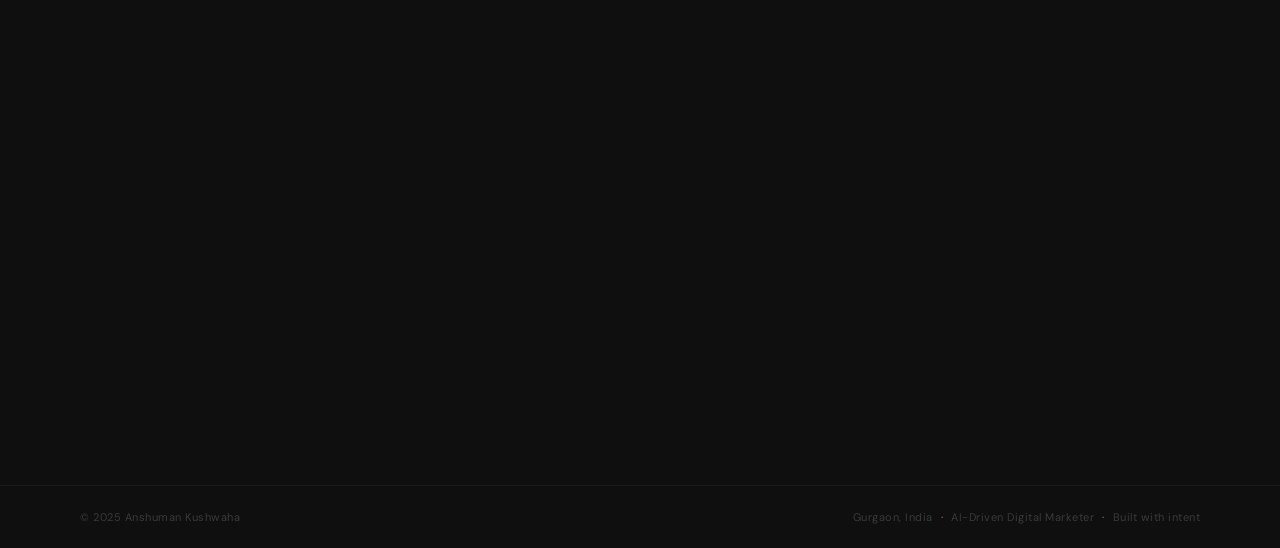
==== commit ca7a0a3b: "Add Google Search Console verification meta tag" ====
--- a/index.html
+++ b/index.html
@@ -5,8 +5,9 @@
 <meta name="viewport" content="width=device-width, initial-scale=1">
 <title>Anshuman Kushwaha | AI-Driven Digital Marketing Strategist — Gurgaon</title>
 <meta name="description" content="I build AI-powered marketing engines — Google Ads, YouTube SEO, AEO content, and automation for measurable, compounding results. Based in Gurgaon, India.">
-<!-- <link rel="canonical" href="YOUR_FINAL_URL"> -->
-<!-- <meta property="og:url" content="YOUR_FINAL_URL"> -->
+<meta name="google-site-verification" content="QX9Yg9EFDjEVmJx86OZQmDUYKpHrBpGHG0767t8Mqpo" />
+<link rel="canonical" href="https://anshkush9292-boop.github.io/antigravity-seo/">
+<meta property="og:url" content="https://anshkush9292-boop.github.io/antigravity-seo/">
 <link rel="preconnect" href="https://fonts.googleapis.com">
 <link rel="preconnect" href="https://fonts.gstatic.com" crossorigin>
 <link href="https://fonts.googleapis.com/css2?family=Syne:wght@400;600;700;800&family=DM+Sans:ital,opsz,wght@0,9..40,300;0,9..40,400;0,9..40,500;0,9..40,600;1,9..40,400&display=swap" rel="stylesheet">
